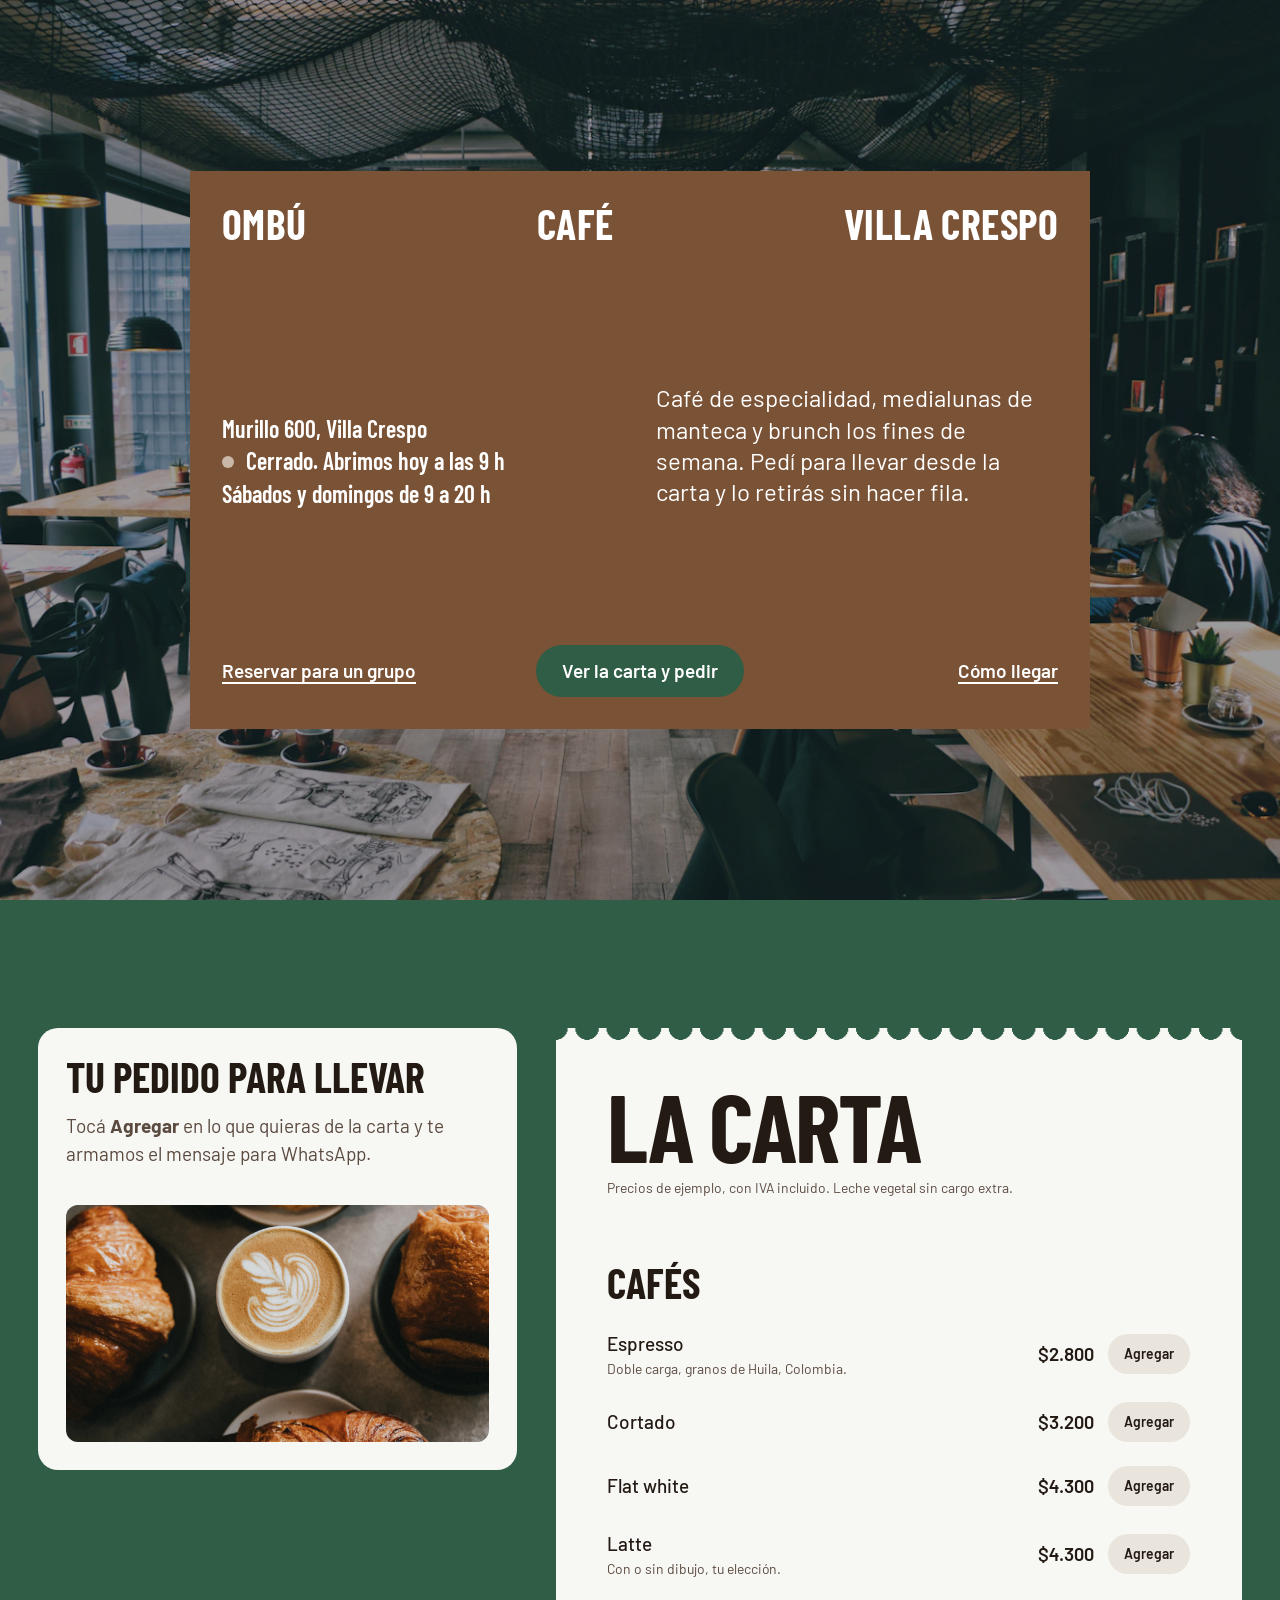
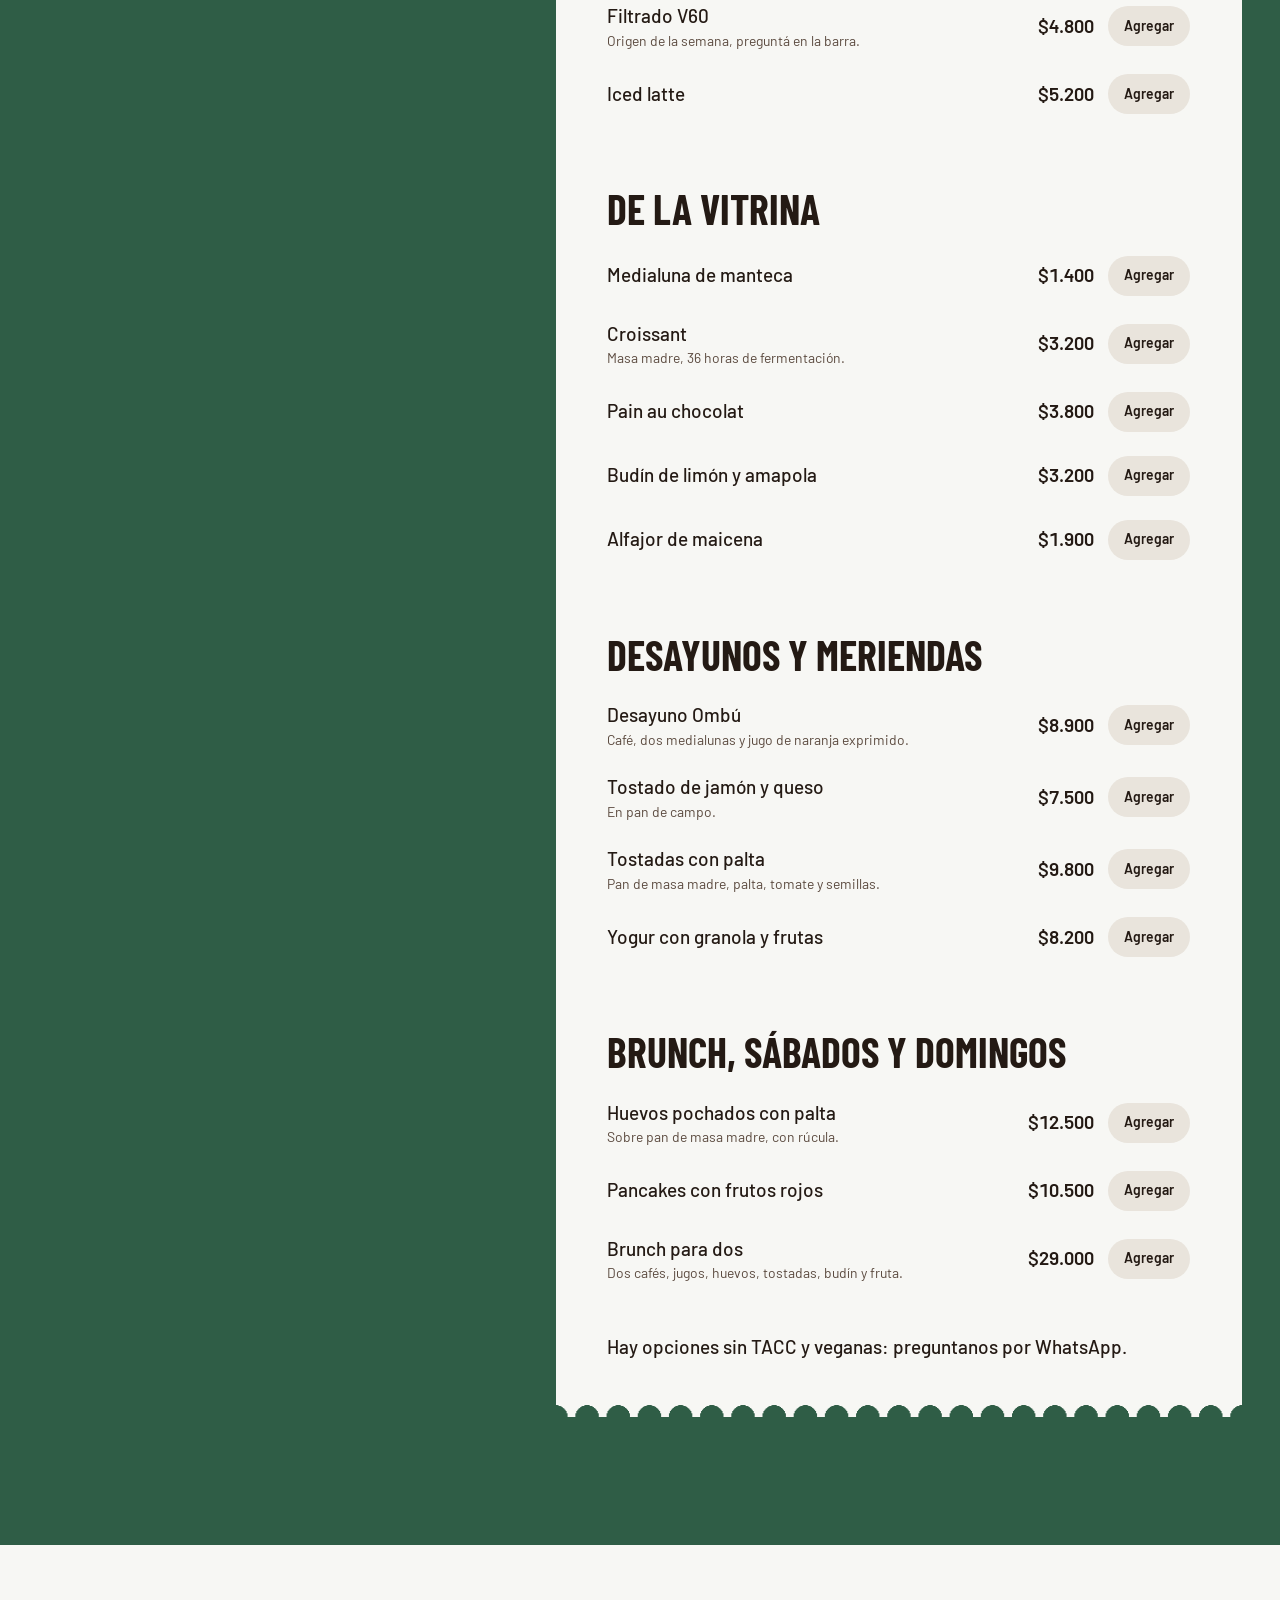
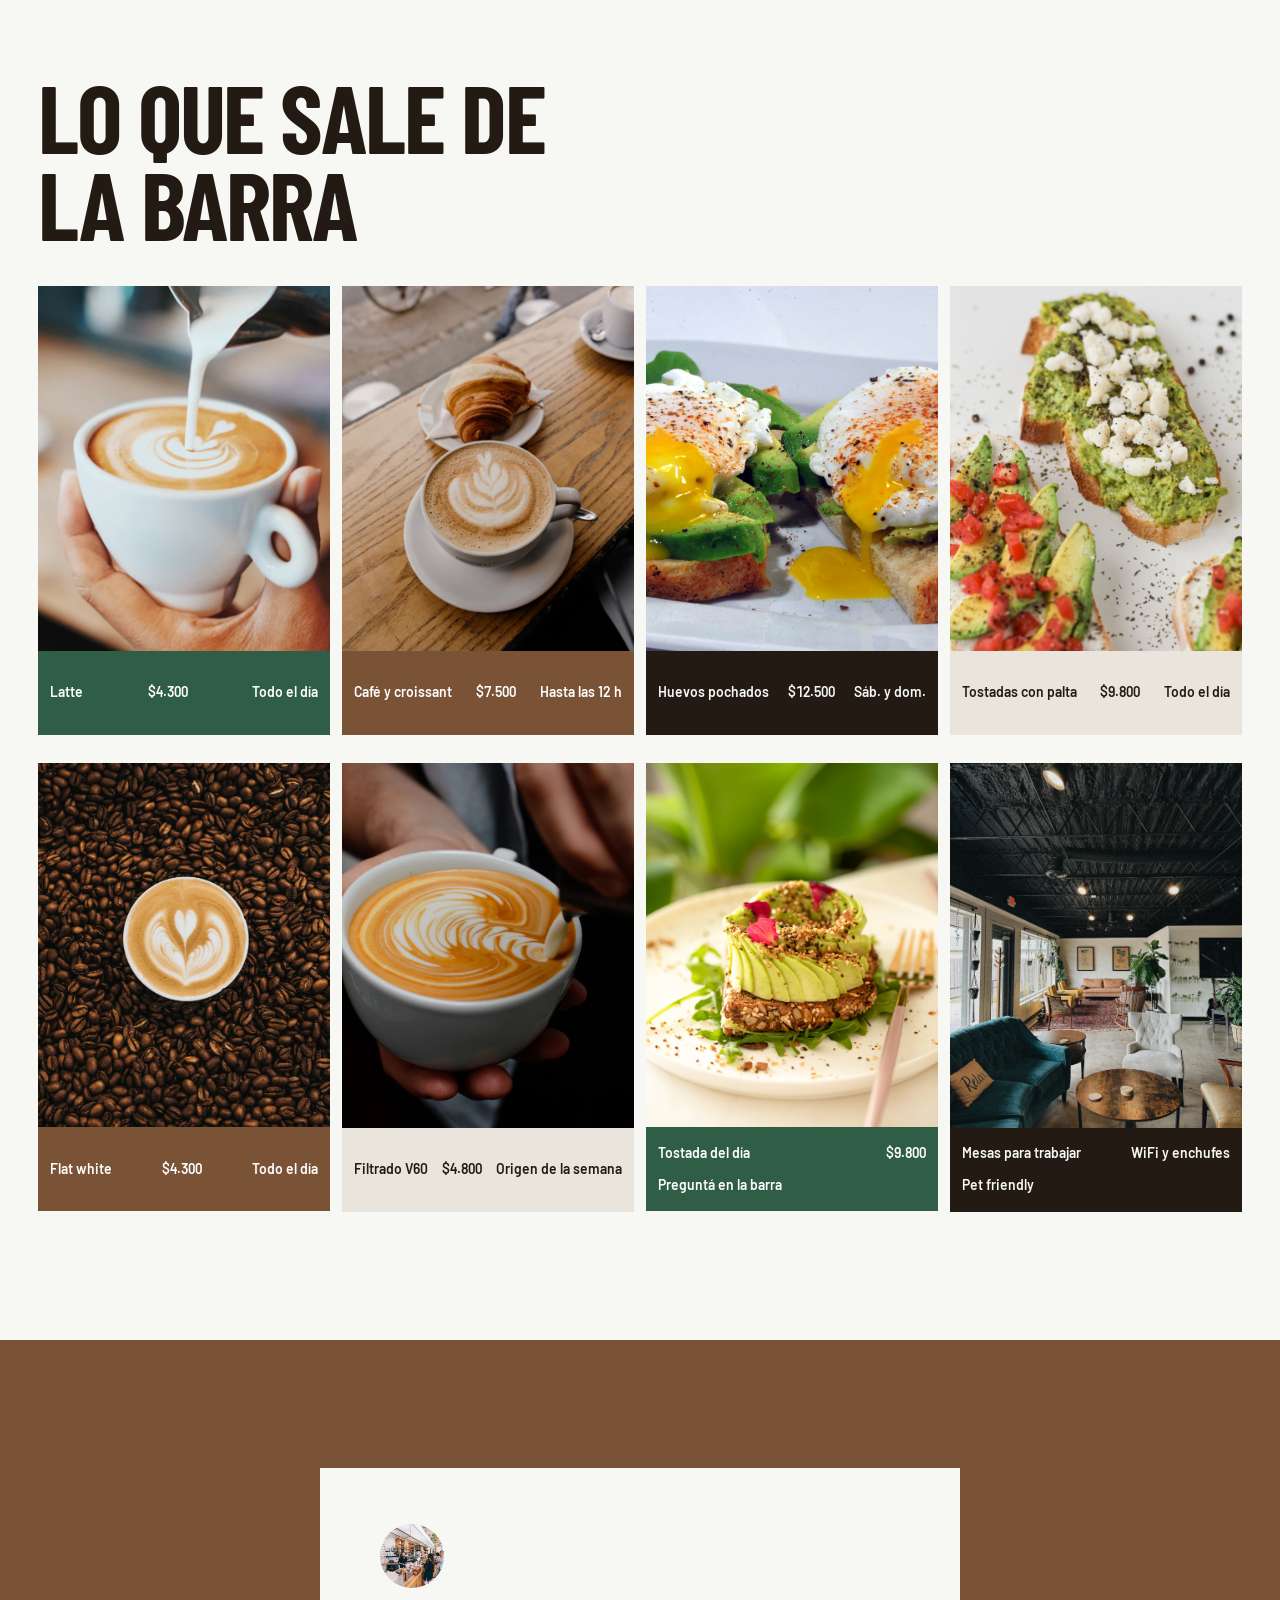
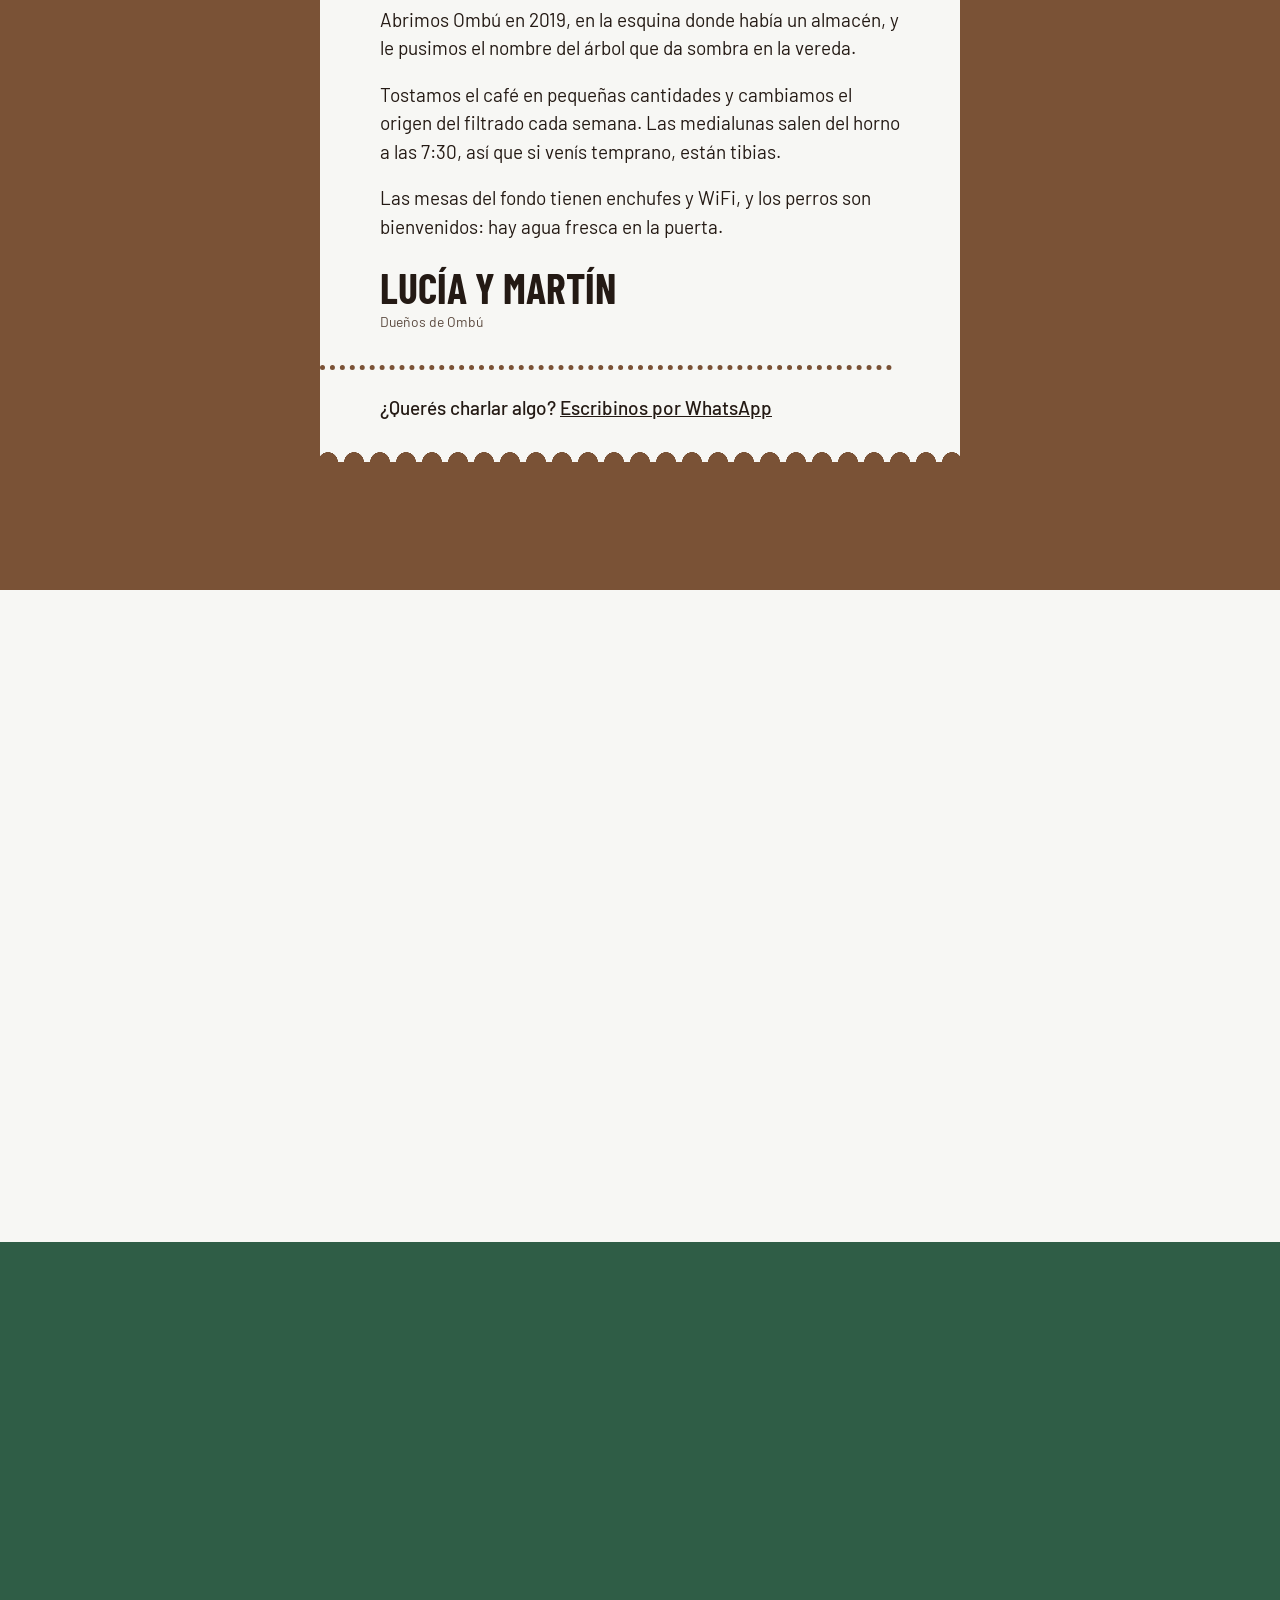
==== vidriera/demos/cafeteria/index.html @ bcf24b14 "Seis demos nuevas por rubro y sección Más rubros Cafetería, hamburguesería, peluquería y estética, p" ====
<!doctype html>
<html lang="es-AR">
<head>
  <meta charset="utf-8">
  <meta name="viewport" content="width=device-width, initial-scale=1">
  <title>Ombú Café | Café de especialidad en Villa Crespo</title>
  <meta name="description" content="Café de especialidad, desayunos, brunch y meriendas en Villa Crespo. Pedí para llevar por WhatsApp o reservá una mesa para tu grupo.">
  <meta name="robots" content="noindex">
  <meta name="theme-color" content="#2f5d46">
  <meta property="og:title" content="Ombú Café | Café de especialidad en Villa Crespo">
  <meta property="og:description" content="Desayunos, brunch y meriendas. Pedí para llevar por WhatsApp.">
  <meta property="og:image" content="https://vidriera.pages.dev/demos/cafeteria/img/espresso-pizarra.webp">
  <link rel="icon" href="data:image/svg+xml,%3Csvg xmlns='http://www.w3.org/2000/svg' viewBox='0 0 64 64'%3E%3Crect width='64' height='64' rx='14' fill='%232f5d46'/%3E%3Ccircle cx='32' cy='30' r='14' fill='%23d9a066'/%3E%3Crect x='29' y='40' width='6' height='14' fill='%23d9a066'/%3E%3C/svg%3E">
  <link rel="preconnect" href="https://fonts.googleapis.com">
  <link rel="preconnect" href="https://fonts.gstatic.com" crossorigin>
  <link href="https://fonts.googleapis.com/css2?family=Barlow+Condensed:wght@600;700&family=Barlow:wght@400;500;600&display=swap" rel="stylesheet">
  <script>document.documentElement.classList.add('js')</script>
  <link rel="stylesheet" href="estilos.css">
</head>
<body>
<a class="skip" href="#carta">Saltar a la carta</a>

<main>
  <!-- Portada: la tarjeta del café sobre el salón -->
  <section class="hero" aria-labelledby="titulo">
    <img class="hero-room" src="img/salon.webp" width="1400" height="934" fetchpriority="high" alt="Salón de un café con mesas de madera, luz cálida y gente conversando">
    <div class="card hero-card">
      <h1 id="titulo" class="card-title"><span>Ombú</span><span>Café</span><span>Villa Crespo</span></h1>
      <div class="card-facts" data-rise>
        <p class="facts">
          <span>Murillo 600, Villa Crespo</span>
          <span data-estado><span class="dot" aria-hidden="true"></span><span data-estado-texto>Lunes a viernes de 8 a 20 h</span></span>
          <span>Sábados y domingos de 9 a 20 h</span>
        </p>
        <p class="card-sub">Café de especialidad, medialunas de manteca y brunch los fines de semana. Pedí para llevar desde la carta y lo retirás sin hacer fila.</p>
      </div>
      <div class="card-foot" data-rise style="--i:1">
        <a class="text-link" href="#reservas">Reservar para un grupo</a>
        <a class="btn" href="#carta">Ver la carta y pedir</a>
        <a class="text-link" href="#visitanos">Cómo llegar</a>
      </div>
    </div>
  </section>

  <!-- La carta y el pedido para llevar -->
  <section id="carta" class="menu-section" aria-labelledby="carta-titulo">
    <aside class="order" id="pedido" aria-labelledby="pedido-titulo">
      <h2 id="pedido-titulo" class="order-title">Tu pedido para llevar</h2>
      <p class="order-help" id="pedido-vacio">Tocá <strong>Agregar</strong> en lo que quieras de la carta y te armamos el mensaje para WhatsApp.</p>
      <ul class="order-list" id="pedido-lista" role="list"></ul>
      <p class="order-total" id="pedido-total" hidden>Total <strong>$0</strong></p>
      <div class="order-form" id="pedido-form" hidden>
        <label for="retiro">¿Cuándo lo retirás?</label>
        <select class="field" id="retiro">
          <option>En 15 minutos</option>
          <option>En 30 minutos</option>
          <option>En 1 hora</option>
        </select>
        <label for="nombre-pedido">Tu nombre</label>
        <input class="field" id="nombre-pedido" type="text" autocomplete="given-name" placeholder="Para llamarte cuando esté listo">
        <a class="btn btn-block" id="pedido-enviar" href="https://wa.me/5491135778063">Mandar pedido por WhatsApp</a>
        <button class="text-link order-clear" type="button" id="pedido-vaciar">Vaciar pedido</button>
      </div>
      <img class="order-photo" src="img/medialunas.webp" width="1400" height="933" loading="lazy" alt="Café con leche rodeado de medialunas y croissants">
    </aside>

    <div class="sheet" data-reveal>
      <h2 id="carta-titulo" class="sheet-title">La carta</h2>
      <p class="sheet-note">Precios de ejemplo, con IVA incluido. Leche vegetal sin cargo extra.</p>

      <div class="menu-group">
        <h3>Cafés</h3>
        <ul class="items" role="list">
          <li data-item="Espresso" data-precio="2800"><span class="item-name">Espresso<small>Doble carga, granos de Huila, Colombia.</small></span><span class="item-price">$2.800</span></li>
          <li data-item="Cortado" data-precio="3200"><span class="item-name">Cortado</span><span class="item-price">$3.200</span></li>
          <li data-item="Flat white" data-precio="4300"><span class="item-name">Flat white</span><span class="item-price">$4.300</span></li>
          <li data-item="Latte" data-precio="4300"><span class="item-name">Latte<small>Con o sin dibujo, tu elección.</small></span><span class="item-price">$4.300</span></li>
          <li data-item="Filtrado V60" data-precio="4800"><span class="item-name">Filtrado V60<small>Origen de la semana, preguntá en la barra.</small></span><span class="item-price">$4.800</span></li>
          <li data-item="Iced latte" data-precio="5200"><span class="item-name">Iced latte</span><span class="item-price">$5.200</span></li>
        </ul>
      </div>

      <div class="menu-group">
        <h3>De la vitrina</h3>
        <ul class="items" role="list">
          <li data-item="Medialuna de manteca" data-precio="1400"><span class="item-name">Medialuna de manteca</span><span class="item-price">$1.400</span></li>
          <li data-item="Croissant" data-precio="3200"><span class="item-name">Croissant<small>Masa madre, 36 horas de fermentación.</small></span><span class="item-price">$3.200</span></li>
          <li data-item="Pain au chocolat" data-precio="3800"><span class="item-name">Pain au chocolat</span><span class="item-price">$3.800</span></li>
          <li data-item="Budín de limón y amapola" data-precio="3200"><span class="item-name">Budín de limón y amapola</span><span class="item-price">$3.200</span></li>
          <li data-item="Alfajor de maicena" data-precio="1900"><span class="item-name">Alfajor de maicena</span><span class="item-price">$1.900</span></li>
        </ul>
      </div>

      <div class="menu-group">
        <h3>Desayunos y meriendas</h3>
        <ul class="items" role="list">
          <li data-item="Desayuno Ombú" data-precio="8900"><span class="item-name">Desayuno Ombú<small>Café, dos medialunas y jugo de naranja exprimido.</small></span><span class="item-price">$8.900</span></li>
          <li data-item="Tostado de jamón y queso" data-precio="7500"><span class="item-name">Tostado de jamón y queso<small>En pan de campo.</small></span><span class="item-price">$7.500</span></li>
          <li data-item="Tostadas con palta" data-precio="9800"><span class="item-name">Tostadas con palta<small>Pan de masa madre, palta, tomate y semillas.</small></span><span class="item-price">$9.800</span></li>
          <li data-item="Yogur con granola" data-precio="8200"><span class="item-name">Yogur con granola y frutas</span><span class="item-price">$8.200</span></li>
        </ul>
      </div>

      <div class="menu-group">
        <h3>Brunch, sábados y domingos</h3>
        <ul class="items" role="list">
          <li data-item="Huevos pochados con palta" data-precio="12500"><span class="item-name">Huevos pochados con palta<small>Sobre pan de masa madre, con rúcula.</small></span><span class="item-price">$12.500</span></li>
          <li data-item="Pancakes con frutos rojos" data-precio="10500"><span class="item-name">Pancakes con frutos rojos</span><span class="item-price">$10.500</span></li>
          <li data-item="Brunch para dos" data-precio="29000"><span class="item-name">Brunch para dos<small>Dos cafés, jugos, huevos, tostadas, budín y fruta.</small></span><span class="item-price">$29.000</span></li>
        </ul>
      </div>
      <p class="sheet-foot">Hay opciones sin TACC y veganas: preguntanos por WhatsApp.</p>
    </div>
  </section>

  <!-- Lo que sale de la barra -->
  <section class="gallery-section" aria-labelledby="barra-titulo">
    <h2 id="barra-titulo" class="h2" data-reveal>Lo que sale de la barra</h2>
    <ul class="tags" role="list">
      <li class="tag-tile t1" data-reveal><img src="img/latte-art.webp" width="1400" height="934" loading="lazy" alt="Barista sirviendo leche texturizada en un latte"><div class="strip"><span>Latte</span><span class="nums">$4.300</span><span>Todo el día</span></div></li>
      <li class="tag-tile t2" data-reveal style="--i:1"><img src="img/capuccino-croissant.webp" width="1400" height="934" loading="lazy" alt="Capuchino con dibujo de hoja junto a un croissant"><div class="strip"><span>Café y croissant</span><span class="nums">$7.500</span><span>Hasta las 12 h</span></div></li>
      <li class="tag-tile t3" data-reveal style="--i:2"><img src="img/tostado-huevo.webp" width="1400" height="934" loading="lazy" alt="Tostadas con palta y huevos pochados"><div class="strip"><span>Huevos pochados</span><span class="nums">$12.500</span><span>Sáb. y dom.</span></div></li>
      <li class="tag-tile t4" data-reveal style="--i:3"><img src="img/palta.webp" width="1400" height="934" loading="lazy" alt="Tostada de masa madre con palta, queso y tomates"><div class="strip"><span>Tostadas con palta</span><span class="nums">$9.800</span><span>Todo el día</span></div></li>
      <li class="tag-tile t2" data-reveal><img src="img/latte-corazon.webp" width="1400" height="934" loading="lazy" alt="Taza de latte con un corazón dibujado sobre granos de café"><div class="strip"><span>Flat white</span><span class="nums">$4.300</span><span>Todo el día</span></div></li>
      <li class="tag-tile t4" data-reveal style="--i:1"><img src="img/barista.webp" width="1400" height="934" loading="lazy" alt="Manos sosteniendo una taza de café con latte art"><div class="strip"><span>Filtrado V60</span><span class="nums">$4.800</span><span>Origen de la semana</span></div></li>
      <li class="tag-tile t1" data-reveal style="--i:2"><img src="img/torta-porcion.webp" width="1400" height="934" loading="lazy" alt="Tostada con palta, semillas y flores comestibles"><div class="strip"><span>Tostada del día</span><span class="nums">$9.800</span><span>Preguntá en la barra</span></div></li>
      <li class="tag-tile t3" data-reveal style="--i:3"><img src="img/rincon-plantas.webp" width="1400" height="934" loading="lazy" alt="Rincón del café con sillones, plantas y lámparas"><div class="strip"><span>Mesas para trabajar</span><span>WiFi y enchufes</span><span>Pet friendly</span></div></li>
    </ul>
  </section>

  <!-- La carta de los dueños -->
  <section class="about" aria-labelledby="nosotros-titulo">
    <div class="letter" data-reveal>
      <h2 id="nosotros-titulo" class="sr-only">Quiénes somos</h2>
      <img class="letter-photo" src="img/mostrador.webp" width="1400" height="934" loading="lazy" alt="Mostrador del café con la barra y la vitrina">
      <p>Abrimos Ombú en 2019, en la esquina donde había un almacén, y le pusimos el nombre del árbol que da sombra en la vereda.</p>
      <p>Tostamos el café en pequeñas cantidades y cambiamos el origen del filtrado cada semana. Las medialunas salen del horno a las 7:30, así que si venís temprano, están tibias.</p>
      <p>Las mesas del fondo tienen enchufes y WiFi, y los perros son bienvenidos: hay agua fresca en la puerta.</p>
      <p class="sign">Lucía y Martín<small>Dueños de Ombú</small></p>
      <p class="tear">¿Querés charlar algo? <a href="https://wa.me/5491135778063" data-wa="Hola, quiero hacer una consulta.">Escribinos por WhatsApp</a></p>
    </div>
  </section>

  <!-- Reservas para grupos: un cupón -->
  <section id="reservas" class="coupon-section" aria-labelledby="reservas-titulo">
    <form class="coupon" id="reserva" data-reveal>
      <div class="coupon-left">
        <h2 id="reservas-titulo" class="coupon-title">Reservá para tu grupo</h2>
        <p>Cumpleaños, reuniones de trabajo o la merienda con amigas: reservamos la mesa larga para 6 a 14 personas.</p>
      </div>
      <div class="coupon-right">
        <label class="sr-only" for="r-nombre">Tu nombre</label>
        <input class="field" id="r-nombre" type="text" autocomplete="given-name" placeholder="Tu nombre" required>
        <label class="sr-only" for="r-dia">Día</label>
        <input class="field" id="r-dia" type="date" required>
        <label class="sr-only" for="r-hora">Horario</label>
        <select class="field" id="r-hora">
          <option>Desayuno (9 a 12 h)</option>
          <option>Almuerzo liviano (12 a 15 h)</option>
          <option>Merienda (16 a 19 h)</option>
        </select>
        <label class="sr-only" for="r-personas">Cantidad de personas</label>
        <input class="field" id="r-personas" type="number" min="2" max="20" value="6" required>
        <button class="btn btn-block btn-dark" type="submit">Pedir la reserva por WhatsApp</button>
      </div>
    </form>
  </section>
</main>

<!-- El dorso de la postal -->
<footer id="visitanos" class="postcard-section" aria-labelledby="visitanos-titulo">
  <div class="postcard" data-reveal>
    <div class="postcard-msg">
      <h2 id="visitanos-titulo" class="postcard-title">Te esperamos</h2>
      <p>Estamos a dos cuadras del Parque Centenario, con mesas en la vereda cuando hay sol.</p>
      <p class="hours">Lunes a viernes de 8 a 20 h<br>Sábados y domingos de 9 a 20 h</p>
    </div>
    <div class="postcard-addr">
      <img class="stamp" src="img/espresso-pizarra.webp" width="1400" height="933" loading="lazy" alt="Máquina de espresso bajo una pizarra con el menú">
      <a href="https://www.google.com/maps/search/?api=1&query=Murillo+600+Villa+Crespo+Buenos+Aires" target="_blank" rel="noopener">Murillo 600, Villa Crespo</a>
      <a href="https://wa.me/5491135778063" data-wa="Hola, quiero hacer una consulta.">WhatsApp 11 3577-8063</a>
      <a href="tel:+541135778063">Llamar al café</a>
      <a href="#carta">Ver la carta</a>
    </div>
    <p class="imprint">Demo de ejemplo hecha por <a href="../../index.html">Vidriera</a>. El café, sus precios y sus datos son ficticios. Fotos de Unsplash. ¿Querés una web así? <a href="mailto:tuvidrieradesarrollo@gmail.com">tuvidrieradesarrollo@gmail.com</a></p>
  </div>
</footer>

<a class="order-bar" id="order-bar" href="#pedido"><span id="order-bar-texto">Tu pedido</span><span>Ver y mandar</span></a>
<a class="float-wa" id="float-wa" href="https://wa.me/5491135778063" data-wa="Hola, quiero hacer un pedido para llevar." aria-label="Escribir por WhatsApp"><svg viewBox="0 0 24 24" aria-hidden="true"><path fill="currentColor" d="M12.04 2C6.58 2 2.13 6.45 2.13 11.91c0 1.75.46 3.45 1.32 4.95L2.05 22l5.25-1.38a9.9 9.9 0 0 0 4.74 1.21c5.46 0 9.91-4.45 9.91-9.91C21.95 6.45 17.5 2 12.04 2zm5.8 14.06c-.24.68-1.42 1.3-1.96 1.38-.5.07-1.13.1-1.82-.12-.42-.13-.96-.31-1.65-.61-2.9-1.25-4.79-4.17-4.94-4.36-.14-.2-1.18-1.57-1.18-3s.75-2.13 1.02-2.42c.27-.3.58-.37.78-.37h.56c.18 0 .42-.07.66.5.24.58.82 2 .89 2.15.07.15.12.32.02.52-.1.2-.15.32-.29.49-.15.17-.31.38-.44.51-.15.15-.3.31-.13.6.17.3.76 1.25 1.63 2.02 1.12 1 2.07 1.31 2.36 1.46.3.15.47.12.64-.07.17-.2.74-.86.94-1.16.2-.3.39-.24.66-.15.27.1 1.71.81 2 .96.3.15.49.22.56.34.07.13.07.71-.17 1.39z"/></svg><span>WhatsApp</span></a>

<script src="app.js" defer></script>
</body>
</html>
---- vidriera/demos/cafeteria/estilos.css ----
/* Ombú Café. Dirección "La página es el objeto": la web se arma como la carta de papel del café. */
:root {
  --paper: #f7f7f4;
  --paper-2: #e9e4dc;
  --ink: #241a14;
  --muted: #5b4a3f;
  --caramel: #7a5236; /* marrón café: el tono del salón en la foto */
  --caramel-2: #e9dccb;
  --green: #2f5d46;
  --green-2: #22463a;
  --green-ink: #ffffff;

  --display: "Barlow Condensed", "Arial Narrow", sans-serif;
  --text: "Barlow", system-ui, sans-serif;

  --small: clamp(0.8125rem, 0.79rem + 0.1vw, 0.875rem);
  --body: clamp(1.0625rem, 1rem + 0.25vw, 1.1875rem);
  --lead: clamp(1.25rem, 1.1rem + 0.7vw, 1.5rem);
  --card: clamp(2.25rem, 1.4rem + 1.6vw, 2.6rem);
  --head: clamp(3rem, 1.2rem + 6vw, 6.5rem);

  --margin: clamp(16px, 3vw, 40px);
  --ease: cubic-bezier(0.22, 1, 0.36, 1);
}

*, *::before, *::after { box-sizing: border-box; }
html { -webkit-text-size-adjust: 100%; }
body { margin: 0; background: var(--paper); color: var(--ink); font-family: var(--text); font-size: var(--body); line-height: 1.5; -webkit-font-smoothing: antialiased; }
h1, h2, h3, p, ul, figure { margin: 0; }
ul[role="list"] { padding: 0; list-style: none; }
[hidden] { display: none !important; }
img { display: block; max-width: 100%; height: auto; }
a { color: inherit; }
button, input, select { font: inherit; color: inherit; }
:focus-visible { outline: 3px solid #e0a15a; outline-offset: 3px; }
.sr-only { position: absolute; width: 1px; height: 1px; overflow: hidden; clip-path: inset(50%); white-space: nowrap; }
.skip { position: absolute; left: 12px; top: -60px; z-index: 50; padding: 10px 16px; border-radius: 999px; background: var(--ink); color: #fff; text-decoration: none; }
.skip:focus { top: 12px; }
.nums { font-variant-numeric: tabular-nums; }
.h2 { font-family: var(--display); font-weight: 700; font-size: var(--head); line-height: 0.9; letter-spacing: -0.02em; text-transform: uppercase; }

.btn { display: inline-flex; align-items: center; justify-content: center; gap: 8px; min-height: 52px; padding: 0 26px; border: 0; border-radius: 999px; background: var(--green); color: var(--green-ink); font-weight: 600; text-decoration: none; cursor: pointer; transition: transform 140ms var(--ease), background-color 180ms ease; }
.btn:active { transform: scale(0.97); }
.btn-block { width: 100%; }
.btn-dark { background: var(--ink); }
.text-link { background: none; border: 0; padding: 0; font-weight: 600; text-decoration: underline; text-underline-offset: 0.2em; text-decoration-thickness: 2px; cursor: pointer; }
@media (hover: hover) { .btn:hover { background: var(--green-2); } .btn-dark:hover { background: #000; } }

.field { width: 100%; min-height: 52px; padding: 12px 16px; border: 0; border-radius: 12px; background: #fff; color: var(--ink); font-size: 16px; }
.field:focus { outline: 3px solid #e0a15a; outline-offset: 0; }

/* ---------- Portada ---------- */
.hero { position: relative; display: grid; place-items: center; min-height: 100svh; padding: 48px var(--margin); overflow: hidden; background: var(--ink); }
.hero-room { position: absolute; inset: 0; width: 100%; height: 100%; object-fit: cover; filter: brightness(0.62); }
.card { position: relative; background: var(--caramel); color: #fff; }
.hero-card { display: flex; flex-direction: column; justify-content: space-between; gap: 32px; width: min(900px, 100%); min-height: 62svh; padding: 32px; }
.card-title { display: flex; justify-content: space-between; gap: 16px; font-family: var(--display); font-weight: 700; font-size: var(--card); line-height: 1; text-transform: uppercase; letter-spacing: 0.01em; }
.card-facts { display: grid; grid-template-columns: 1fr 1fr; gap: 32px; align-items: end; }
.facts { display: grid; gap: 6px; font-family: var(--display); font-weight: 600; font-size: var(--lead); line-height: 1.1; }
.facts [data-estado] { display: inline-flex; align-items: center; gap: 12px; }
.dot { flex: none; width: 12px; height: 12px; border-radius: 50%; background: #c9b8a8; }
[data-estado].is-open .dot { background: #7ed69c; }
.card-sub { font-size: var(--lead); line-height: 1.3; max-width: 30ch; }
.card-foot { display: grid; grid-template-columns: 1fr auto 1fr; align-items: center; gap: 16px; }
.card-foot .text-link:last-child { justify-self: end; }

/* ---------- La carta ---------- */
.menu-section { display: grid; grid-template-columns: repeat(12, minmax(0, 1fr)); gap: var(--margin); padding: clamp(80px, 10vw, 160px) var(--margin); background: var(--green); color: var(--green-ink); }
.order { grid-column: 1 / 6; align-self: start; position: sticky; top: 24px; display: grid; gap: 14px; padding: 28px; border-radius: 20px; background: var(--paper); color: var(--ink); }
.order-title { font-family: var(--display); font-weight: 700; font-size: var(--card); line-height: 1; text-transform: uppercase; }
.order-help { color: var(--muted); }
.order-list { display: grid; gap: 10px; }
.order-list li { display: grid; grid-template-columns: 1fr auto auto; align-items: center; gap: 10px; }
.qty { display: inline-flex; align-items: center; gap: 6px; }
.qty button { width: 36px; height: 36px; border: 0; border-radius: 50%; background: var(--paper-2); font-weight: 600; cursor: pointer; }
.qty button:active { transform: scale(0.94); }
.order-total { display: flex; justify-content: space-between; padding-top: 10px; font-size: var(--lead); font-variant-numeric: tabular-nums; }
.order-form { display: grid; gap: 8px; }
.order-form label { font-weight: 600; font-size: var(--small); margin-top: 6px; }
.order-form .field { background: #fff; }
.order-clear { justify-self: center; margin-top: 4px; color: var(--muted); font-size: var(--small); }
.order-photo { width: 100%; aspect-ratio: 16 / 9; object-fit: cover; border-radius: 12px; margin-top: 8px; }

.sheet { grid-column: 6 / 13; padding: 56px clamp(24px, 4vw, 56px); background: var(--paper); color: var(--ink);
  --r: 12px;
  -webkit-mask: radial-gradient(var(--r) at 50% 0, #0000 97%, #000) 50% 0 / calc(var(--r) * 2.6) 51% repeat-x, radial-gradient(var(--r) at 50% 100%, #0000 97%, #000) 50% 100% / calc(var(--r) * 2.6) 51% repeat-x; /* taste-skill-ignore: máscara del borde de papel, no es un degradado visible */
  mask: radial-gradient(var(--r) at 50% 0, #0000 97%, #000) 50% 0 / calc(var(--r) * 2.6) 51% repeat-x, radial-gradient(var(--r) at 50% 100%, #0000 97%, #000) 50% 100% / calc(var(--r) * 2.6) 51% repeat-x; /* taste-skill-ignore: máscara del borde de papel, no es un degradado visible */ }

.sheet-title { font-family: var(--display); font-weight: 700; font-size: var(--head); line-height: 0.85; text-transform: uppercase; letter-spacing: -0.02em; }
.sheet-note { margin-top: 12px; color: var(--muted); font-size: var(--small); }
.menu-group { margin-top: 64px; }
.menu-group h3 { font-family: var(--display); font-weight: 700; font-size: var(--card); line-height: 1; text-transform: uppercase; margin-bottom: 16px; }
.items { display: grid; gap: 4px; }
.items li { display: grid; grid-template-columns: 1fr auto auto; align-items: center; gap: 14px; padding: 10px 0; }
.item-name { font-weight: 500; }
.item-name small { display: block; color: var(--muted); font-size: var(--small); font-weight: 400; line-height: 1.4; }
.item-price { font-variant-numeric: tabular-nums; font-weight: 600; }
.add { min-height: 40px; padding: 0 16px; border: 0; border-radius: 999px; background: var(--paper-2); font-weight: 600; font-size: var(--small); cursor: pointer; transition: background-color 160ms ease, transform 140ms var(--ease); }
.add:active { transform: scale(0.95); }
.add.is-added { background: var(--green); color: #fff; }
@media (hover: hover) { .add:hover { background: var(--caramel-2); } .add.is-added:hover { background: var(--green-2); } }
.sheet-foot { margin-top: 40px; font-weight: 500; }

/* ---------- Galería con etiquetas ---------- */
.gallery-section { padding: clamp(80px, 10vw, 160px) var(--margin); }
.gallery-section .h2 { margin-bottom: 40px; max-width: 12ch; }
.tags { display: grid; grid-template-columns: repeat(4, minmax(0, 1fr)); gap: 28px 12px; }
.tag-tile img { width: 100%; aspect-ratio: 4 / 5; object-fit: cover; transition: transform 600ms var(--ease); }
.tag-tile { overflow: hidden; }
.strip { display: flex; flex-wrap: wrap; justify-content: space-between; align-items: center; gap: 4px 10px; min-height: 84px; padding: 12px; font-size: var(--small); font-weight: 600; }
.t1 .strip { background: var(--green); color: #fff; }
.t2 .strip { background: var(--caramel); color: #fff; }
.t3 .strip { background: var(--ink); color: var(--paper); }
.t4 .strip { background: var(--paper-2); color: var(--ink); }
@media (hover: hover) { .tag-tile:hover img { transform: scale(1.04); } }

/* ---------- La carta de los dueños ---------- */
.about { display: grid; place-items: center; padding: clamp(80px, 10vw, 160px) var(--margin); background: var(--caramel); }
.letter { width: min(640px, 100%); display: grid; gap: 18px; padding: 56px clamp(24px, 5vw, 60px) 0; background: var(--paper);
  --r: 10px;
  -webkit-mask: radial-gradient(var(--r) at 50% 100%, #0000 97%, #000) 50% 100% / calc(var(--r) * 2.6) 100% repeat-x; /* taste-skill-ignore: máscara del borde de papel, no es un degradado visible */
  mask: radial-gradient(var(--r) at 50% 100%, #0000 97%, #000) 50% 100% / calc(var(--r) * 2.6) 100% repeat-x; /* taste-skill-ignore: máscara del borde de papel, no es un degradado visible */ }

.letter-photo { width: 64px; height: 64px; border-radius: 50%; object-fit: cover; }
.letter p { max-width: 52ch; }
.sign { font-family: var(--display); font-weight: 700; font-size: var(--card); line-height: 1; text-transform: uppercase; margin-top: 8px; }
.sign small { display: block; margin-top: 6px; font-family: var(--text); font-weight: 400; font-size: var(--small); text-transform: none; color: var(--muted); }
.tear { margin: 18px calc(clamp(24px, 5vw, 60px) * -1) 0; padding: 24px clamp(24px, 5vw, 60px) 40px; border-top: 5px dotted var(--caramel); font-weight: 500; }

/* ---------- Cupón de reserva ---------- */
.coupon-section { padding: clamp(80px, 10vw, 140px) var(--margin); }
.coupon { position: relative; display: grid; grid-template-columns: 46fr 54fr; width: min(1100px, 100%); margin: 0 auto; border-radius: 14px; background: var(--green); color: #fff;
  -webkit-mask: radial-gradient(14px at 46% 0, #0000 97%, #000) top / 100% 51% no-repeat, radial-gradient(14px at 46% 100%, #0000 97%, #000) bottom / 100% 51% no-repeat; /* taste-skill-ignore: máscara para el borde de papel, no es un degradado visible */
  mask: radial-gradient(14px at 46% 0, #0000 97%, #000) top / 100% 51% no-repeat, radial-gradient(14px at 46% 100%, #0000 97%, #000) bottom / 100% 51% no-repeat; } /* taste-skill-ignore: máscara para el borde de papel, no es un degradado visible */
.coupon-left { display: flex; flex-direction: column; justify-content: space-between; gap: 24px; padding: 48px; }
.coupon-title { font-family: var(--display); font-weight: 700; font-size: var(--card); line-height: 1; text-transform: uppercase; max-width: 12ch; }
.coupon-right { display: grid; gap: 10px; padding: 48px; border-left: 5px dotted var(--paper); }
.coupon .field { background: #e8f0eb; }

/* ---------- Pie: el dorso de la postal ---------- */
.postcard-section { padding: clamp(80px, 10vw, 140px) var(--margin) 60px; background: var(--green); }
.postcard { display: grid; grid-template-columns: 1fr 1fr; gap: 40px; width: min(1100px, 100%); min-height: 420px; margin: 0 auto; padding: 64px clamp(24px, 4vw, 56px) 32px; background: var(--paper); color: var(--ink);
  --r: 16px;
  -webkit-mask: radial-gradient(var(--r) at 50% 0, #0000 97%, #000) 50% 0 / calc(var(--r) * 3) 100% repeat-x; /* taste-skill-ignore: máscara del borde de papel, no es un degradado visible */
  mask: radial-gradient(var(--r) at 50% 0, #0000 97%, #000) 50% 0 / calc(var(--r) * 3) 100% repeat-x; /* taste-skill-ignore: máscara del borde de papel, no es un degradado visible */ }

.postcard-msg { display: grid; gap: 14px; align-content: start; }
.postcard-title { font-family: var(--display); font-weight: 700; font-size: var(--card); line-height: 1; text-transform: uppercase; max-width: 14ch; }
.hours { font-weight: 600; }
.postcard-addr { position: relative; display: grid; gap: 12px; align-content: start; padding-top: 8px; font-size: var(--lead); }
.postcard-addr a { width: fit-content; text-decoration-thickness: 2px; text-underline-offset: 0.2em; }
.stamp { position: absolute; top: -20px; right: 0; width: 88px; aspect-ratio: 3 / 4; object-fit: cover; border: 6px solid var(--paper-2); }
.imprint { grid-column: 1 / -1; align-self: end; text-align: center; font-size: var(--small); color: var(--muted); }

/* ---------- WhatsApp flotante ---------- */
.float-wa { position: fixed; right: 16px; bottom: 16px; z-index: 30; display: inline-flex; align-items: center; justify-content: center; gap: 8px; min-height: 52px; padding: 0 22px; border-radius: 999px; background: #128041; color: #fff; font-weight: 600; text-decoration: none; opacity: 0; transform: translateY(12px); pointer-events: none; transition: opacity 260ms ease, transform 260ms var(--ease); }
.float-wa.is-on { opacity: 1; transform: none; pointer-events: auto; }

/* ---------- Movimiento ---------- */
@media (prefers-reduced-motion: no-preference) {
  .js [data-rise] { opacity: 0; transform: translateY(18px); animation: rise 800ms var(--ease) forwards; animation-delay: calc(var(--i, 0) * 110ms + 200ms); }
  .js [data-reveal] { opacity: 0; transform: translateY(24px); transition: opacity 700ms var(--ease), transform 800ms var(--ease); transition-delay: calc(var(--i, 0) * 80ms); }
  .js [data-reveal].is-in { opacity: 1; transform: none; }
  .hero-room { animation: drift 26s ease-in-out infinite alternate; }
}
@keyframes rise { to { opacity: 1; transform: none; } }
@keyframes drift { from { transform: scale(1.03); } to { transform: scale(1.12) translateX(-1.5%); } }

/* ---------- Tablet y teléfono ---------- */
@media (max-width: 960px) {
  .order, .sheet { grid-column: 1 / -1; }
  .order { position: static; order: 2; }
  .tags { grid-template-columns: repeat(2, minmax(0, 1fr)); gap: 20px 8px; }
  .coupon { grid-template-columns: 1fr; -webkit-mask: none; mask: none; }
  .coupon-right { border-left: 0; border-top: 5px dotted var(--paper); }
}
@media (max-width: 640px) {
  .hero { padding: 16px; }
  .hero-card { min-height: 70svh; padding: 24px; gap: 24px; }
  .card-title { flex-wrap: wrap; gap: 0 12px; font-size: 9vw; }
  .card-title span:last-child { flex-basis: 100%; }
  .card-facts { grid-template-columns: 1fr; gap: 18px; }
  .facts { font-size: var(--lead); }
  .card-sub { font-size: var(--body); }
  .card-foot { grid-template-columns: 1fr 1fr; }
  .card-foot .btn { grid-column: 1 / -1; grid-row: 1; }
  .card-foot .text-link:last-child { justify-self: end; }
  .sheet { padding: 40px 20px; }
  .items li { grid-template-columns: 1fr auto; }
  .items .add { grid-column: 1 / -1; justify-self: start; }
  .strip { min-height: 0; }
  .coupon-left, .coupon-right { padding: 28px 22px; }
  .postcard { grid-template-columns: 1fr; padding-top: 56px; }
  .stamp { width: 64px; top: -32px; }
  .imprint { text-align: left; }
}

.float-wa svg { width: 24px; height: 24px; flex: none; }
@media (max-width: 640px) { .float-wa { width: 56px; height: 56px; padding: 0; } .float-wa span { position: absolute; width: 1px; height: 1px; overflow: hidden; clip-path: inset(50%); } }

/* Barra del pedido en el teléfono: aparece cuando hay algo agregado */
.order-bar { display: none; }
@media (max-width: 960px) {
  .order-bar { position: fixed; left: 12px; right: 12px; bottom: 12px; z-index: 31; display: flex; align-items: center; justify-content: space-between; gap: 12px; min-height: 60px; padding: 0 20px; border-radius: 999px; background: var(--ink); color: #fff; font-weight: 600; text-decoration: none; transform: translateY(140%); transition: transform 280ms var(--ease); }
  .order-bar.is-on { transform: none; }
  .order-bar.is-on ~ .float-wa { opacity: 0; pointer-events: none; }
}
@media (max-width: 640px) {
  .items li { grid-template-columns: 1fr auto auto; }
  .items .add { grid-column: auto; justify-self: end; width: 44px; height: 44px; min-height: 44px; padding: 0; font-size: 0; }
  .items .add::before { content: "+"; font-size: 22px; line-height: 1; }
  .items .add.is-added::before { content: attr(data-count); font-size: 18px; }
}
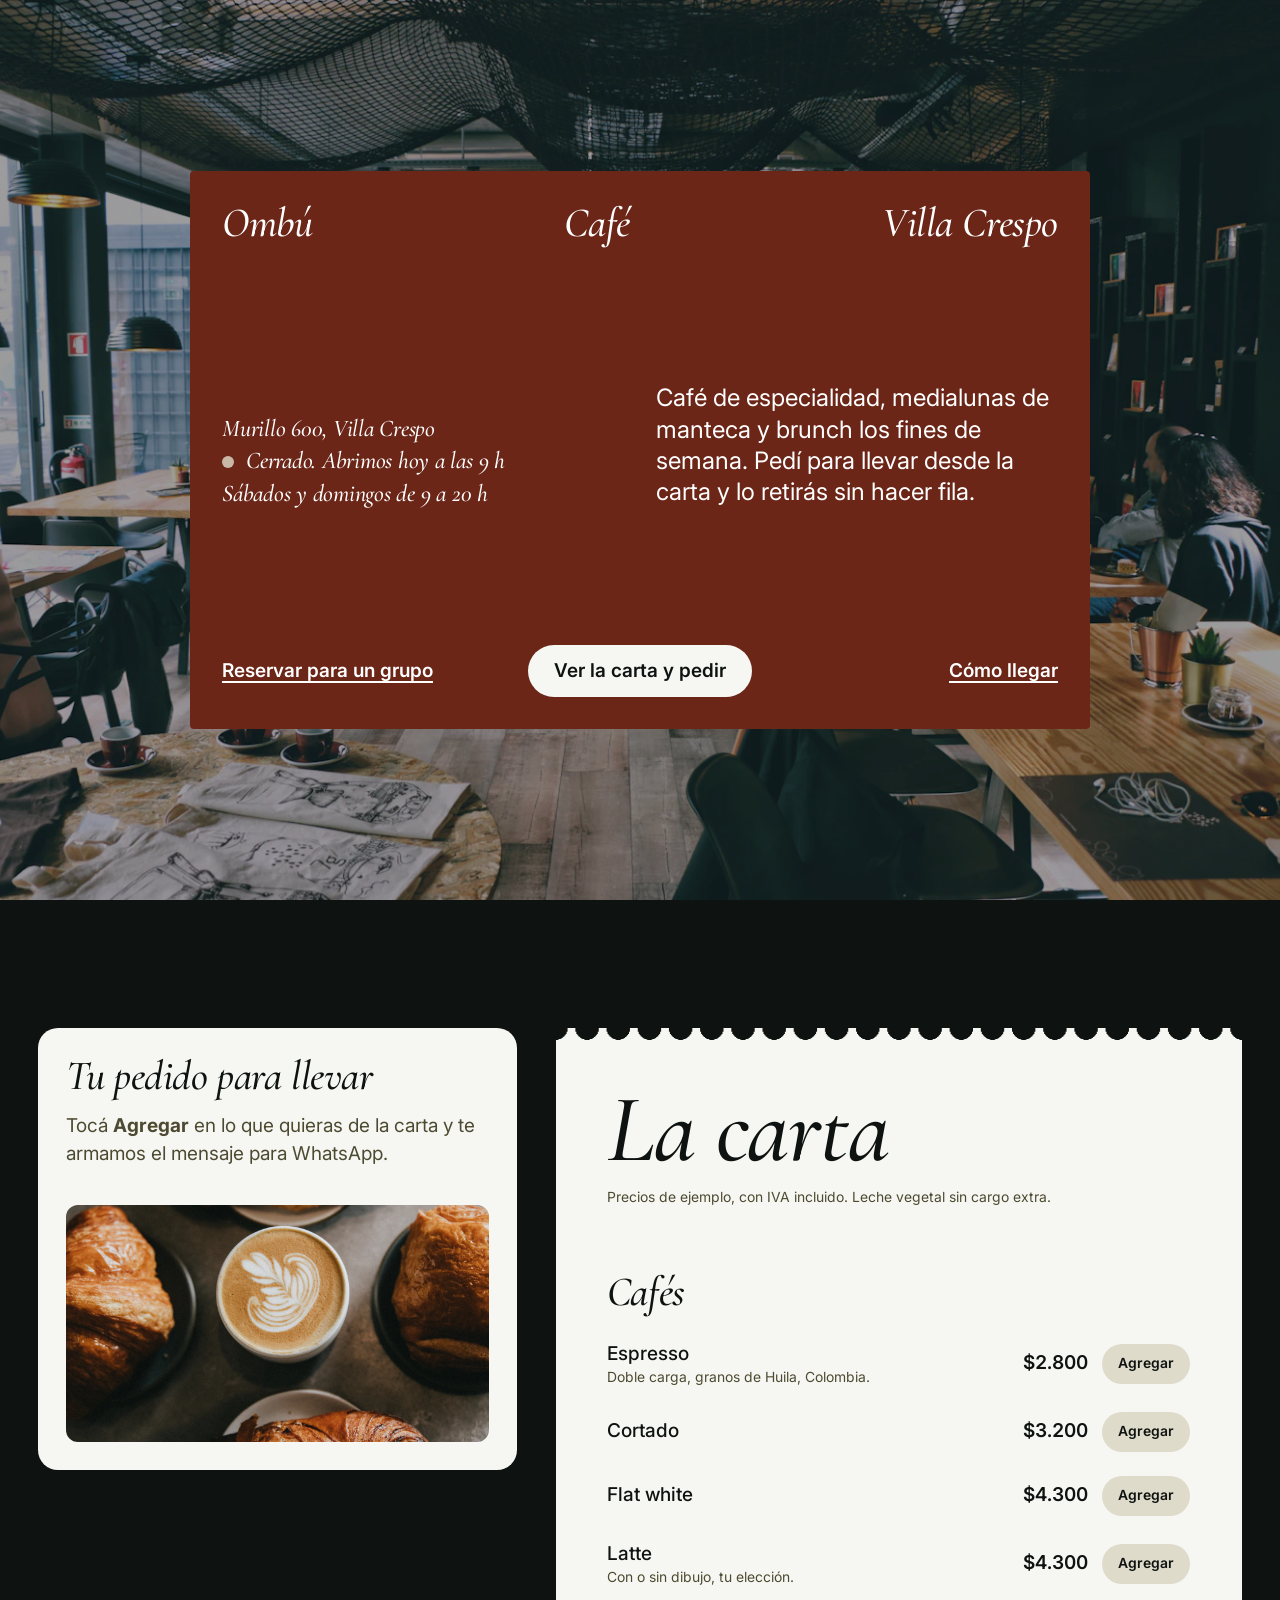
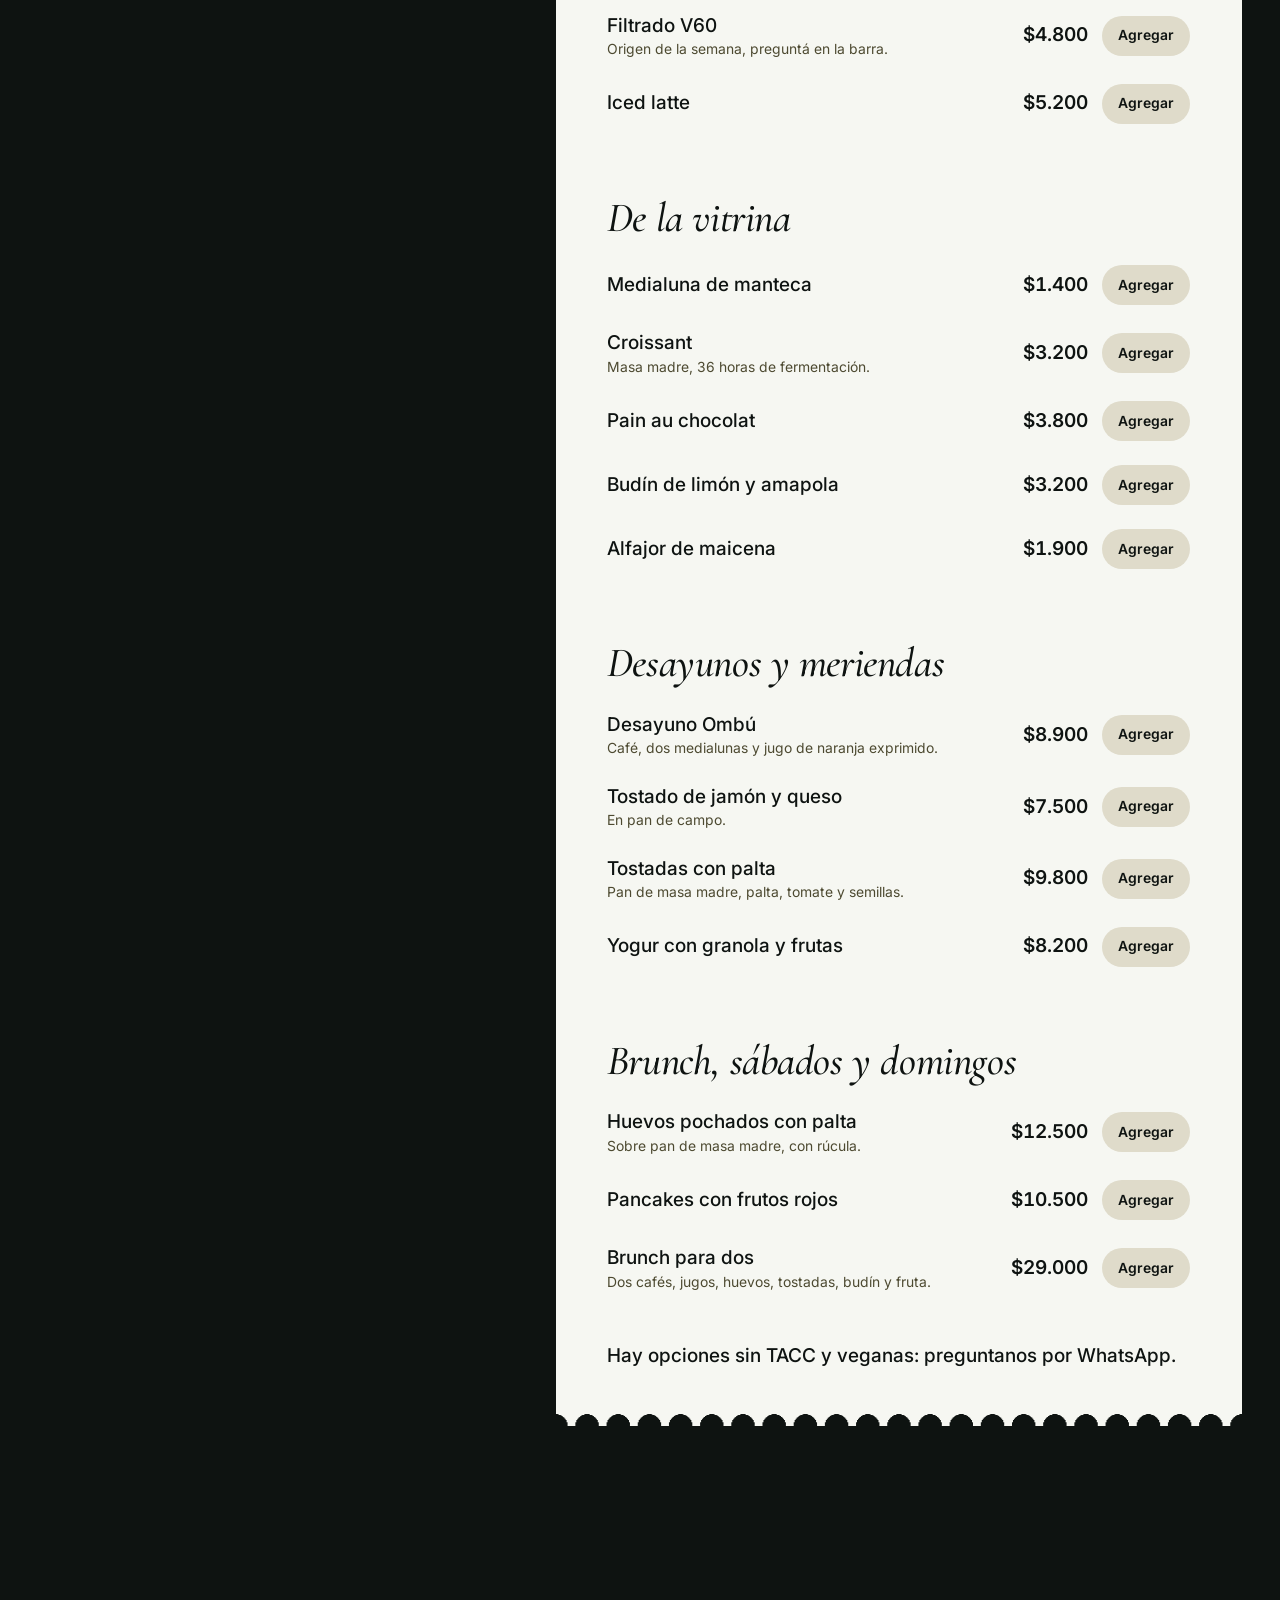
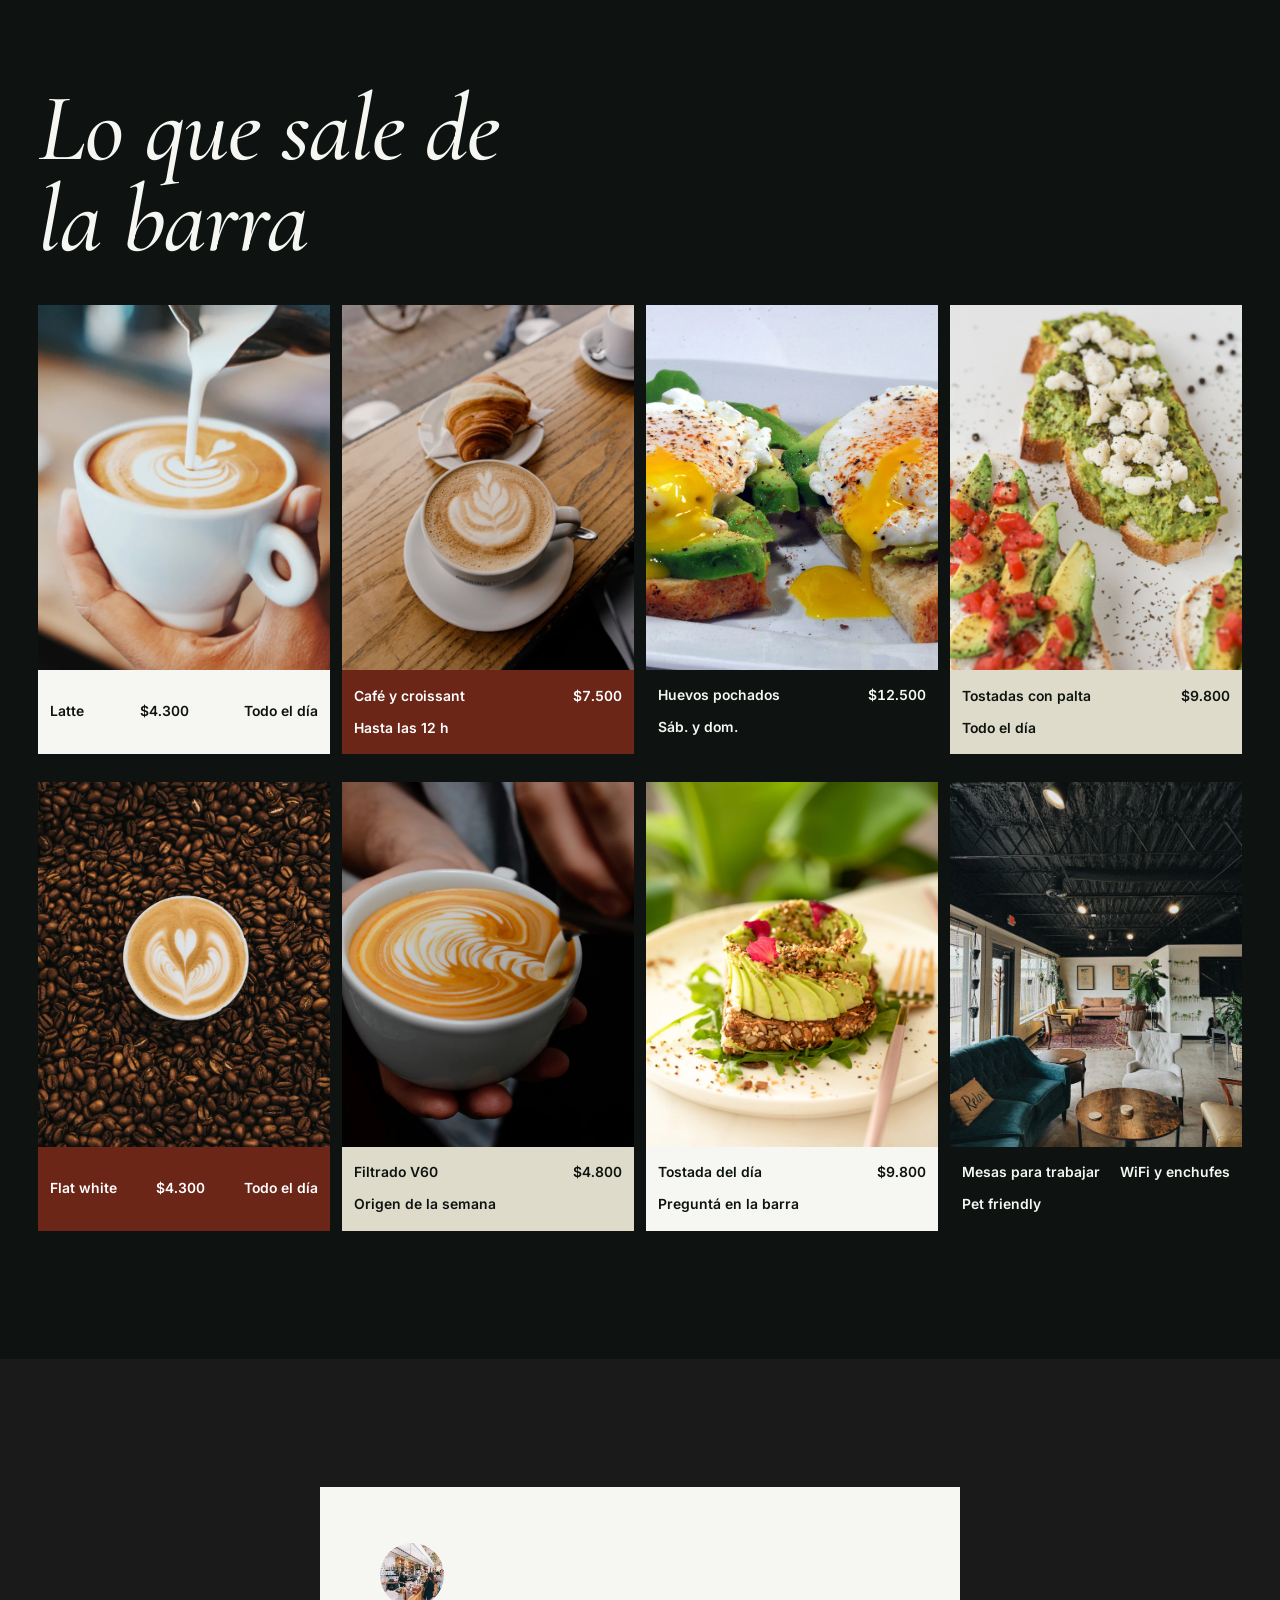
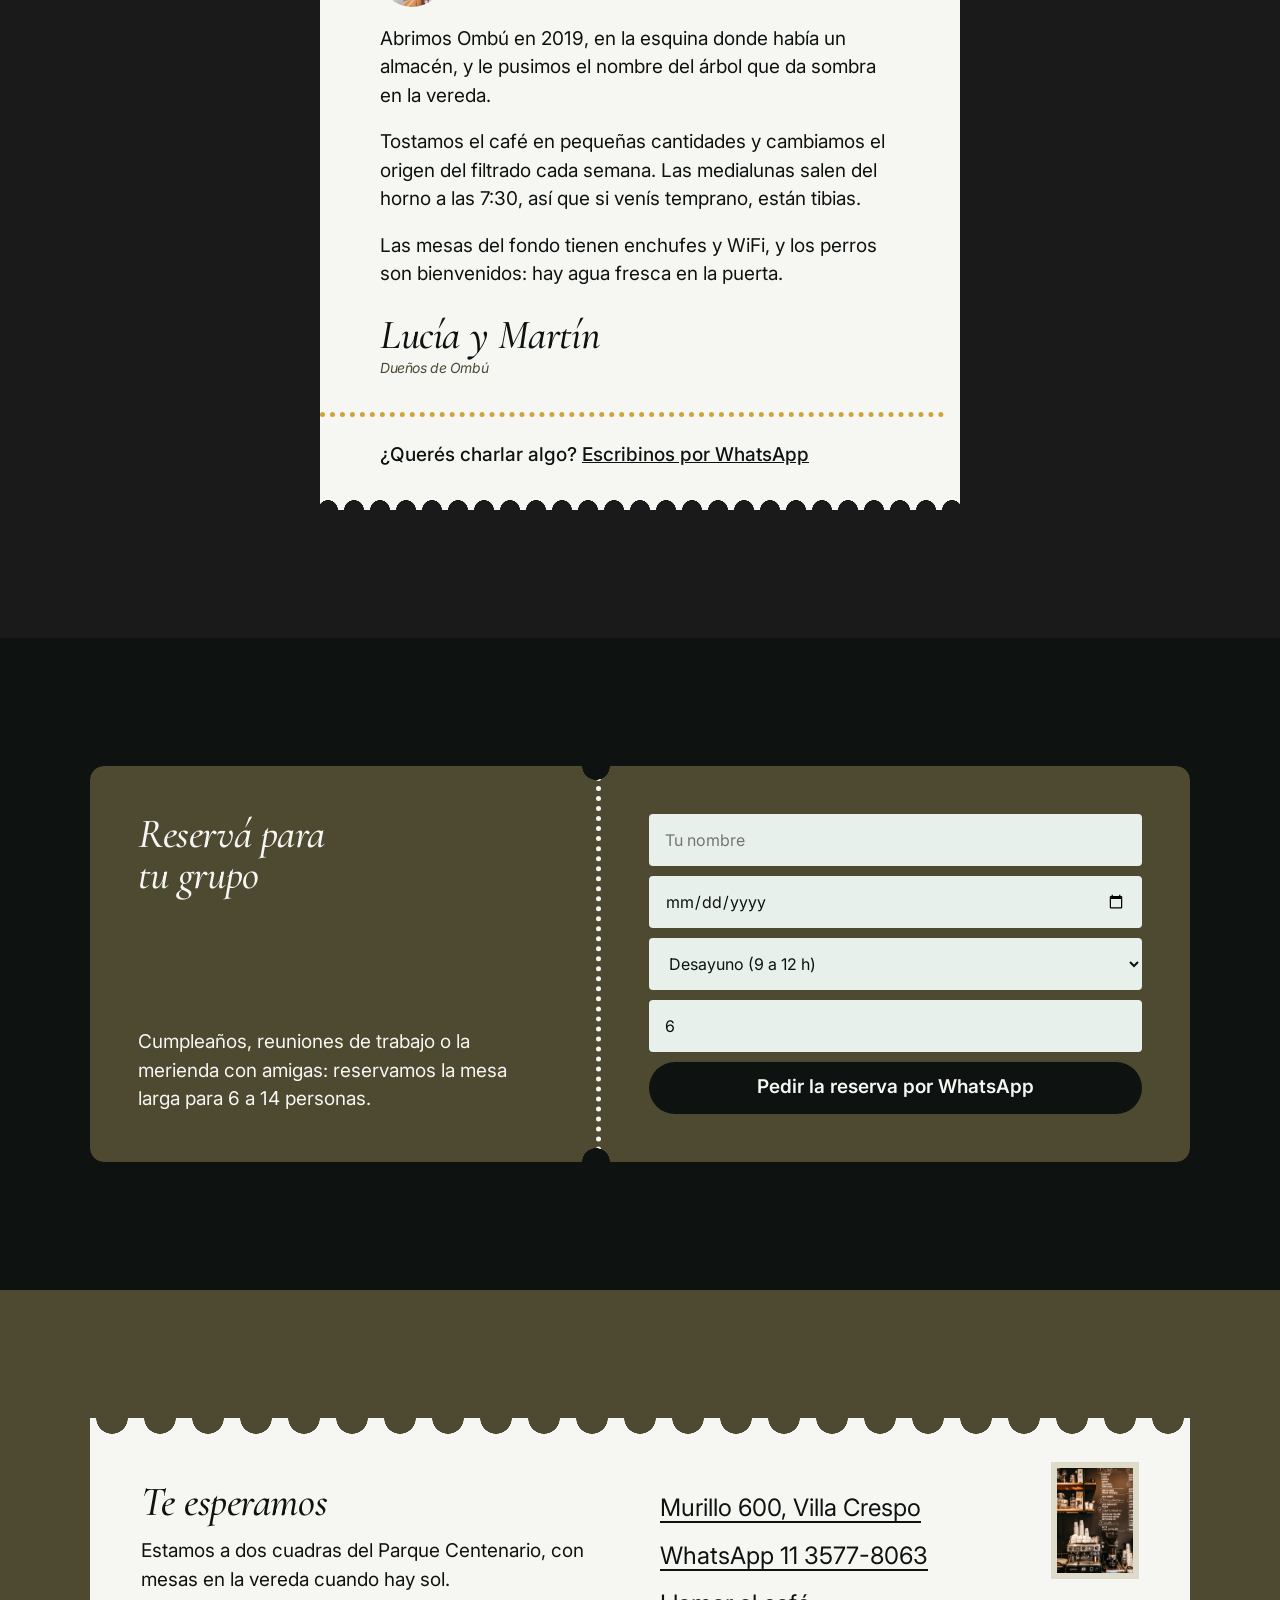
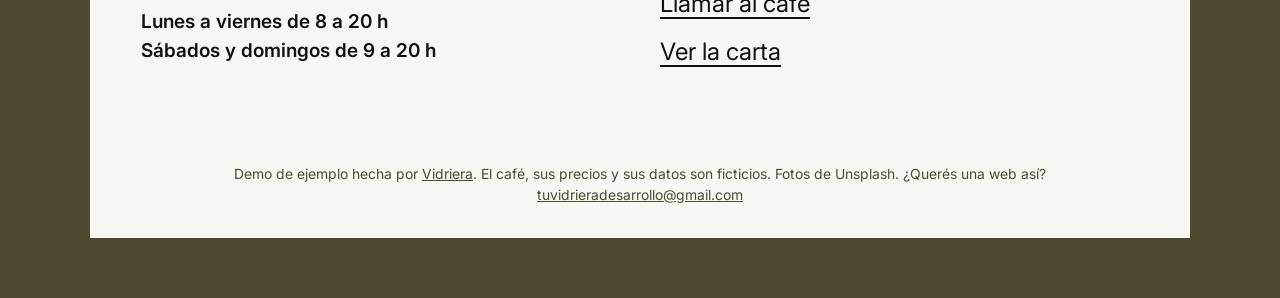
==== commit f27c5660: "Rediseño con estilos de Refero: web de Vidriera y demos - Vidriera: estilo Superlocal (crema, franja" ====
--- a/vidriera/demos/cafeteria/index.html
+++ b/vidriera/demos/cafeteria/index.html
@@ -6,14 +6,14 @@
   <title>Ombú Café | Café de especialidad en Villa Crespo</title>
   <meta name="description" content="Café de especialidad, desayunos, brunch y meriendas en Villa Crespo. Pedí para llevar por WhatsApp o reservá una mesa para tu grupo.">
   <meta name="robots" content="noindex">
-  <meta name="theme-color" content="#2f5d46">
+  <meta name="theme-color" content="#0e1311">
   <meta property="og:title" content="Ombú Café | Café de especialidad en Villa Crespo">
   <meta property="og:description" content="Desayunos, brunch y meriendas. Pedí para llevar por WhatsApp.">
   <meta property="og:image" content="https://vidriera.pages.dev/demos/cafeteria/img/espresso-pizarra.webp">
   <link rel="icon" href="data:image/svg+xml,%3Csvg xmlns='http://www.w3.org/2000/svg' viewBox='0 0 64 64'%3E%3Crect width='64' height='64' rx='14' fill='%232f5d46'/%3E%3Ccircle cx='32' cy='30' r='14' fill='%23d9a066'/%3E%3Crect x='29' y='40' width='6' height='14' fill='%23d9a066'/%3E%3C/svg%3E">
   <link rel="preconnect" href="https://fonts.googleapis.com">
   <link rel="preconnect" href="https://fonts.gstatic.com" crossorigin>
-  <link href="https://fonts.googleapis.com/css2?family=Barlow+Condensed:wght@600;700&family=Barlow:wght@400;500;600&display=swap" rel="stylesheet">
+  <link href="https://fonts.googleapis.com/css2?family=Cormorant+Garamond:ital,wght@0,500;0,600;1,500;1,600&family=Inter:wght@400;500;600&display=swap" rel="stylesheet">
   <script>document.documentElement.classList.add('js')</script>
   <link rel="stylesheet" href="estilos.css">
 </head>
--- a/vidriera/demos/cafeteria/estilos.css
+++ b/vidriera/demos/cafeteria/estilos.css
@@ -1,17 +1,17 @@
-/* Ombú Café. Dirección "La página es el objeto": la web se arma como la carta de papel del café. */
+/* Ombú Café. Estilo de referencia: Assembly Coffee (Refero Styles). Brasas en un tostadero oscuro: la carta de papel sobre la mesa negra, itálicas con serifa. */
 :root {
-  --paper: #f7f7f4;
-  --paper-2: #e9e4dc;
-  --ink: #241a14;
-  --muted: #5b4a3f;
-  --caramel: #7a5236; /* marrón café: el tono del salón en la foto */
-  --caramel-2: #e9dccb;
-  --green: #2f5d46;
-  --green-2: #22463a;
-  --green-ink: #ffffff;
-
-  --display: "Barlow Condensed", "Arial Narrow", sans-serif;
-  --text: "Barlow", system-ui, sans-serif;
+  --paper: #f6f7f2; /* papel de la carta */
+  --paper-2: #dfdbca;
+  --ink: #0e1311;
+  --muted: #4d4a31;
+  --caramel: #6b2618; /* brasa: el fondo cálido de las fotos */
+  --caramel-2: #faf080;
+  --green: #f6f7f2;
+  --green-2: #ffffff;
+  --green-ink: #0e1311;
+
+  --display: "Cormorant Garamond", Georgia, serif;
+  --text: "Inter", system-ui, sans-serif;
 
   --small: clamp(0.8125rem, 0.79rem + 0.1vw, 0.875rem);
   --body: clamp(1.0625rem, 1rem + 0.25vw, 1.1875rem);
@@ -19,6 +19,10 @@
   --card: clamp(2.25rem, 1.4rem + 1.6vw, 2.6rem);
   --head: clamp(3rem, 1.2rem + 6vw, 6.5rem);
 
+  --night: #0e1311; /* la mesa: fondo de la página */
+  --night-2: #1a1a1a;
+  --olive: #4d4a31;
+  --gold: #cfa53b;
   --margin: clamp(16px, 3vw, 40px);
   --ease: cubic-bezier(0.22, 1, 0.36, 1);
 }
@@ -211,3 +215,21 @@
   .items .add::before { content: "+"; font-size: 22px; line-height: 1; }
   .items .add.is-added::before { content: attr(data-count); font-size: 18px; }
 }
+
+
+/* ---------- Capa Assembly: la página es de noche; el papel queda claro encima ---------- */
+body { background: var(--night); color: var(--paper); }
+.h2, .card-title, .order-title, .sheet-title, .menu-group h3, .sign, .coupon-title, .postcard-title, .facts { font-style: italic; font-weight: 500; text-transform: none; letter-spacing: -0.01em; }
+.h2, .sheet-title { line-height: 0.95; }
+.sheet, .letter, .postcard, .order { color: var(--ink); }
+.menu-section { background: var(--night); }
+.about { background: var(--night-2); }
+.postcard-section, .coupon { background: var(--olive); }
+.coupon, .postcard-section { color: var(--paper); }
+.btn, .add.is-added, .t1 .strip { color: var(--green-ink); }
+.btn-dark { background: var(--night); color: var(--paper); }
+.add.is-added { background: var(--ink); color: var(--paper); }
+.t1 .strip { background: var(--paper); }
+.card { border-radius: 4px; }
+.field { border-radius: 4px; }
+.tear { border-top-color: var(--gold); }
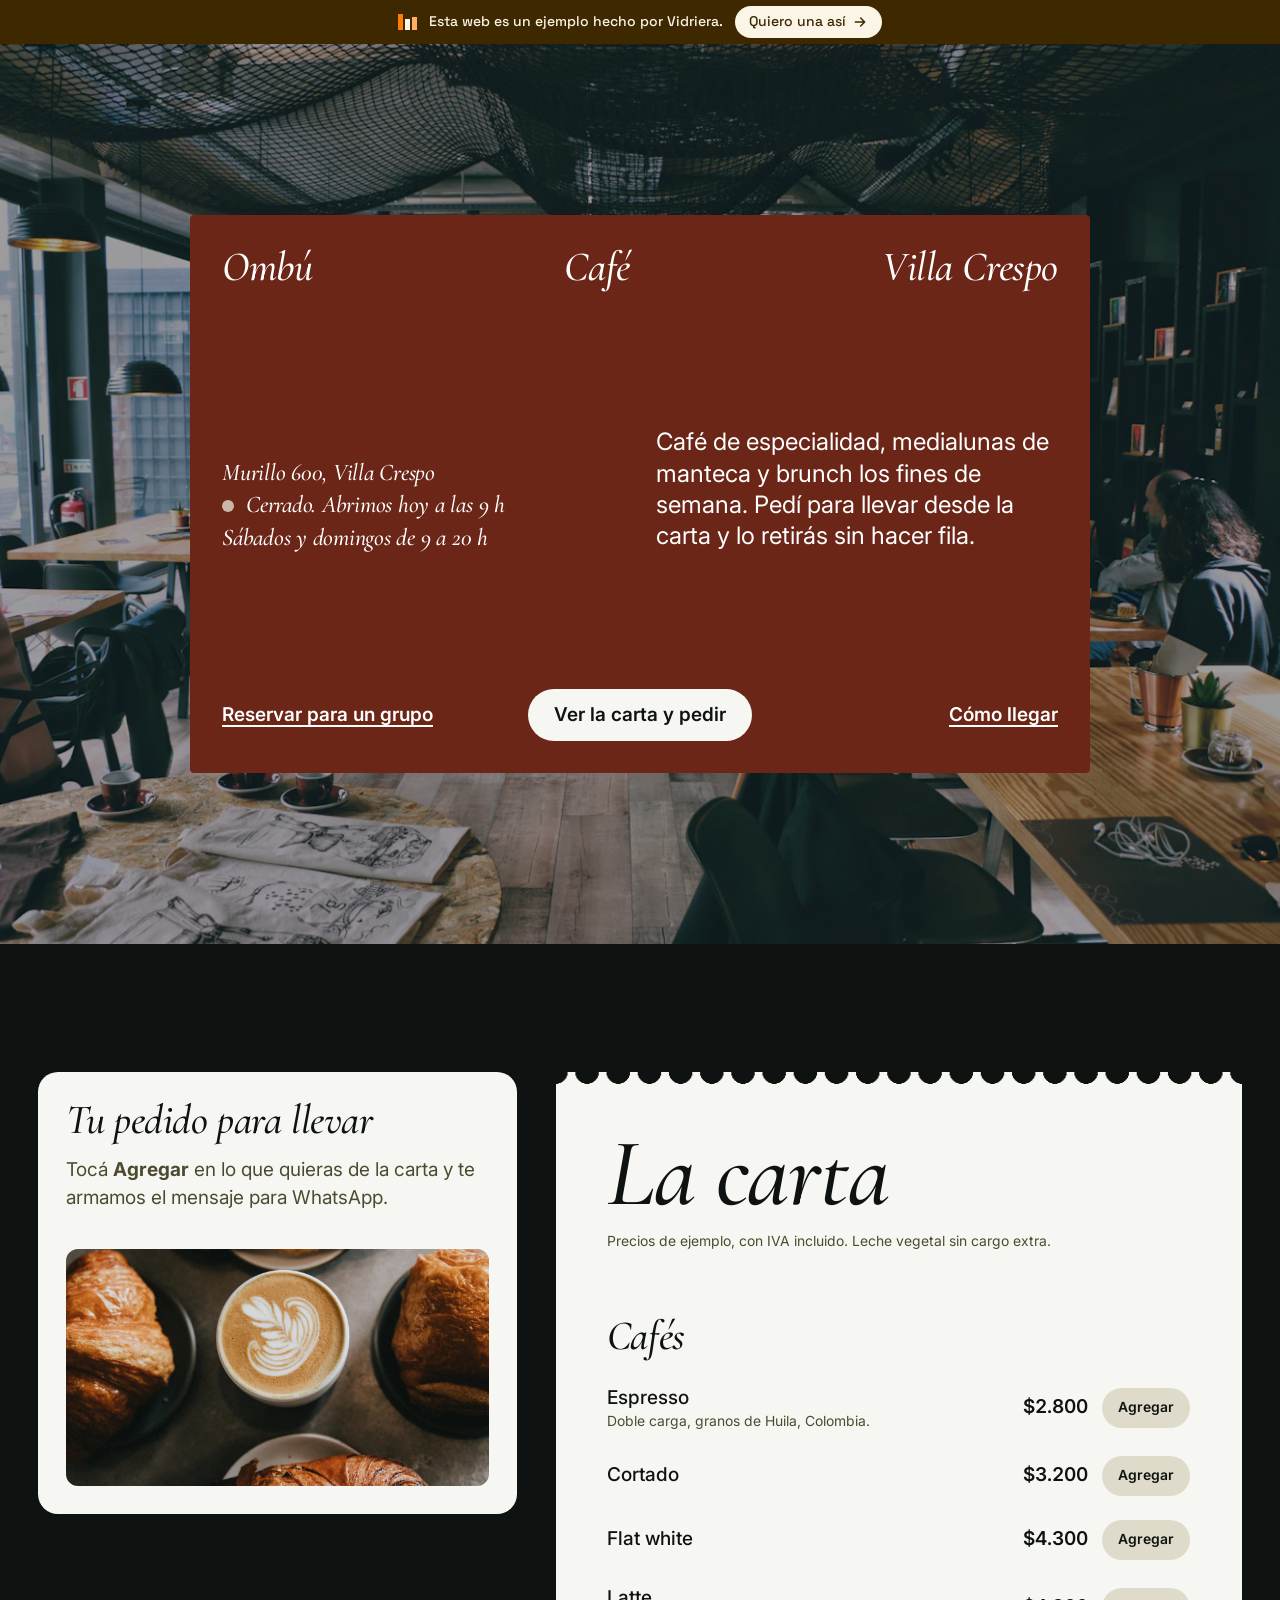
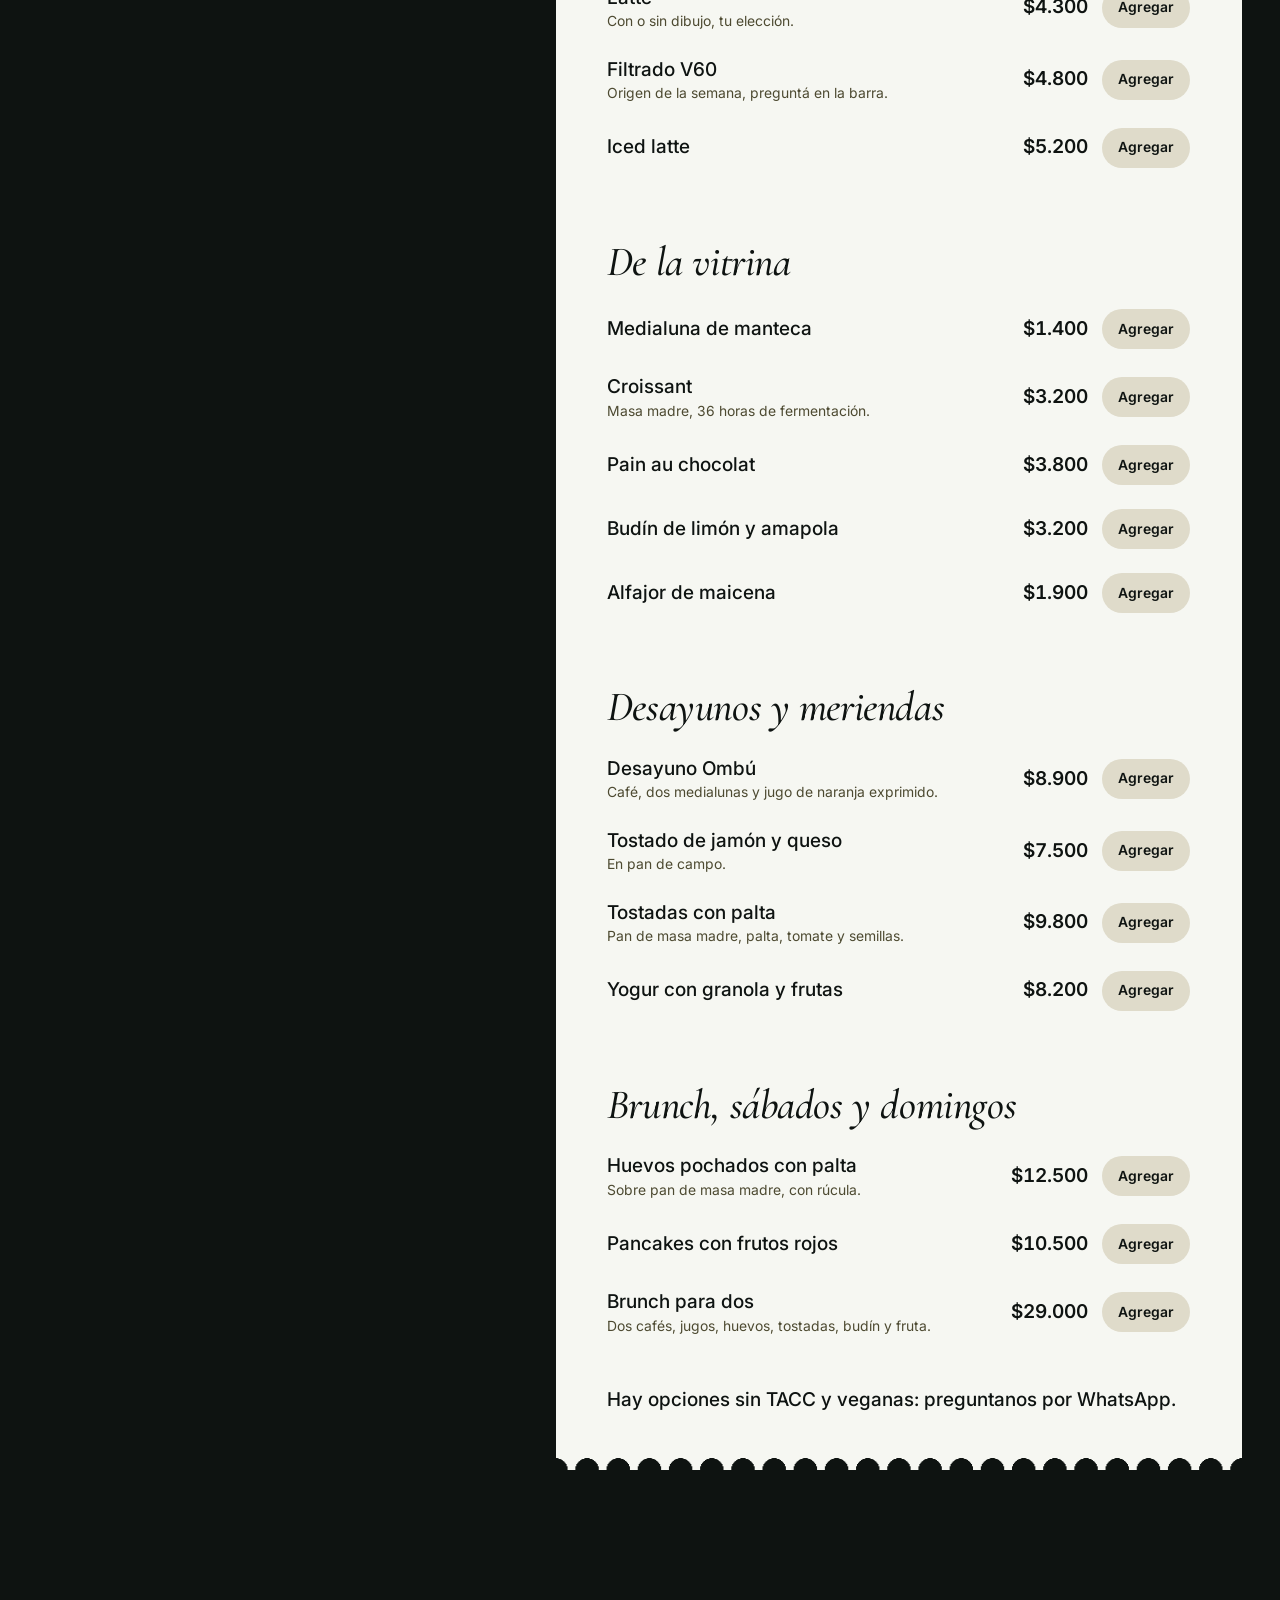
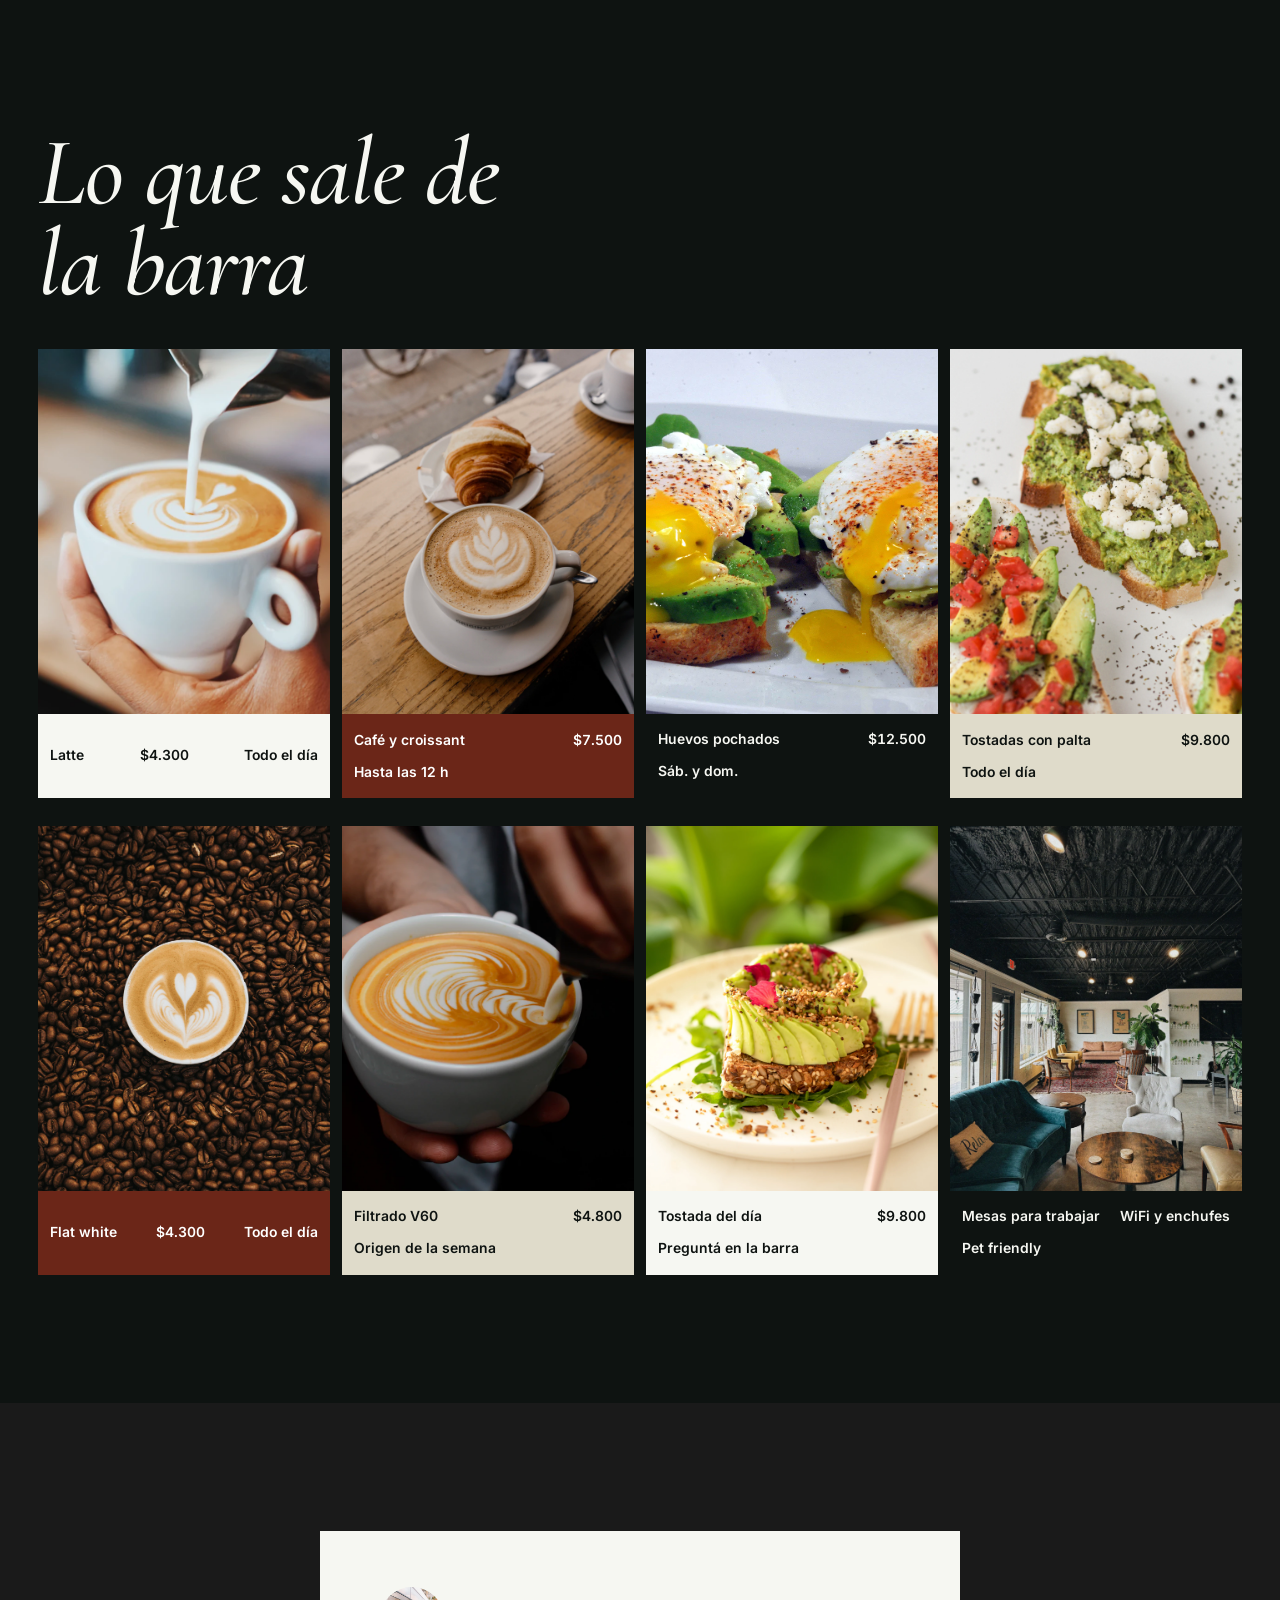
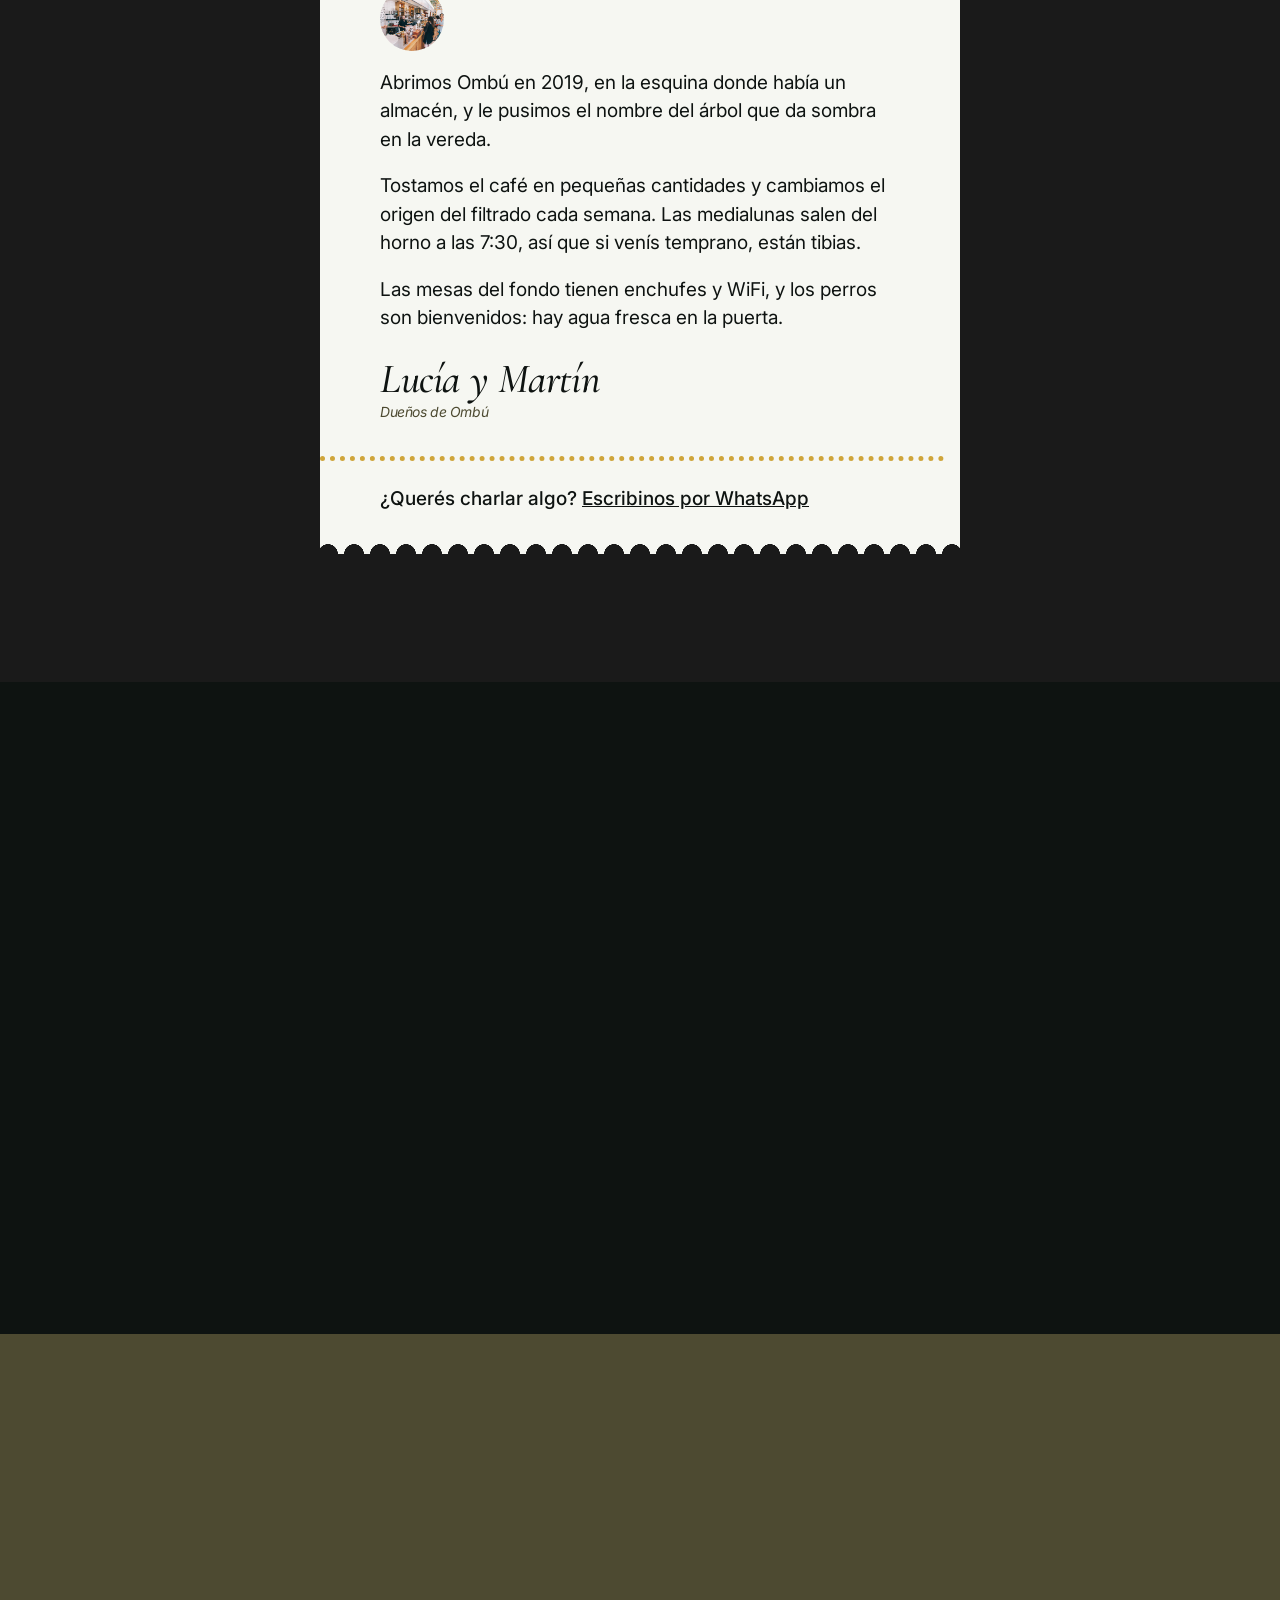
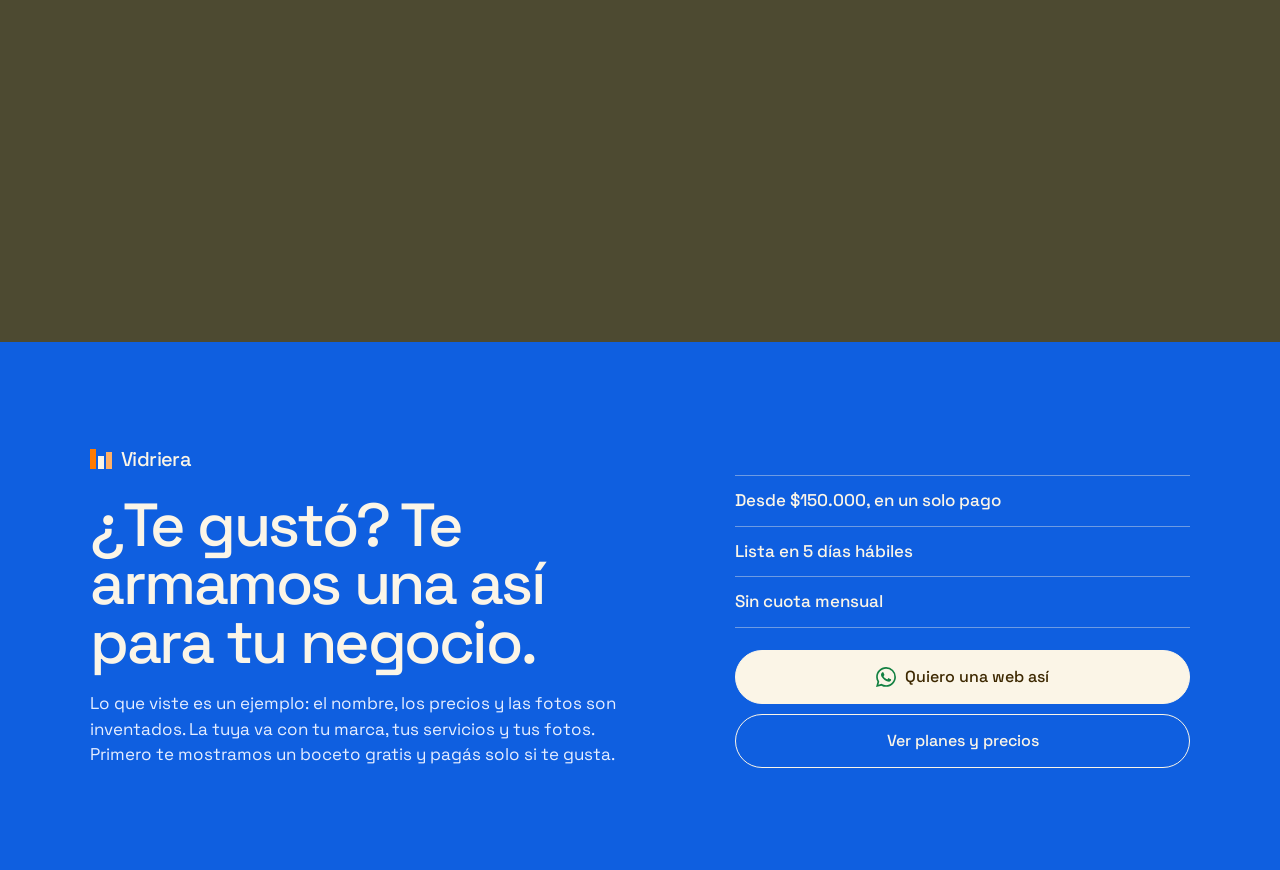
==== commit 6d221a76: "Capa de venta en las demos y boceto gratis como llamado principal - Demos: cinta arriba y cierre al " ====
--- a/vidriera/demos/cafeteria/index.html
+++ b/vidriera/demos/cafeteria/index.html
@@ -16,8 +16,15 @@
   <link href="https://fonts.googleapis.com/css2?family=Cormorant+Garamond:ital,wght@0,500;0,600;1,500;1,600&family=Inter:wght@400;500;600&display=swap" rel="stylesheet">
   <script>document.documentElement.classList.add('js')</script>
   <link rel="stylesheet" href="estilos.css">
+  <link href="https://fonts.googleapis.com/css2?family=Space+Grotesk:wght@500&display=swap" rel="stylesheet">
+  <link rel="stylesheet" href="../../assets/demo-venta.css">
 </head>
 <body>
+<aside class="vd-cinta" aria-label="Sobre este ejemplo">
+  <span class="vd-marca" aria-hidden="true"><i></i><i></i><i></i></span>
+  <p><span class="vd-largo">Esta web es un ejemplo hecho por Vidriera.</span><span class="vd-corto">Ejemplo de Vidriera</span></p>
+  <a href="https://wa.me/5491135778063?text=Hola%2C%20vi%20el%20ejemplo%20de%20la%20cafeter%C3%ADa%20y%20quiero%20una%20web%20as%C3%AD%20para%20mi%20negocio." target="_blank" rel="noopener">Quiero una así <svg viewBox="0 0 24 24" fill="none" stroke="currentColor" stroke-width="2.2" stroke-linecap="round" stroke-linejoin="round" aria-hidden="true"><path d="M5 12h14M13 6l6 6-6 6"/></svg></a>
+</aside>
 <a class="skip" href="#carta">Saltar a la carta</a>
 
 <main>
@@ -185,6 +192,27 @@
     <p class="imprint">Demo de ejemplo hecha por <a href="../../index.html">Vidriera</a>. El café, sus precios y sus datos son ficticios. Fotos de Unsplash. ¿Querés una web así? <a href="mailto:tuvidrieradesarrollo@gmail.com">tuvidrieradesarrollo@gmail.com</a></p>
   </div>
 </footer>
+<section class="vd-cierre" aria-labelledby="vd-titulo">
+  <div class="vd-cierre-in">
+    <div>
+      <p class="vd-logo"><span class="vd-marca" aria-hidden="true"><i></i><i></i><i></i></span>Vidriera</p>
+      <h2 id="vd-titulo">¿Te gustó? Te armamos una así para tu negocio.</h2>
+      <p class="vd-texto">Lo que viste es un ejemplo: el nombre, los precios y las fotos son inventados. La tuya va con tu marca, tus servicios y tus fotos. Primero te mostramos un boceto gratis y pagás solo si te gusta.</p>
+    </div>
+    <div class="vd-lado">
+      <ul class="vd-datos">
+        <li>Desde $150.000, en un solo pago</li>
+        <li>Lista en 5 días hábiles</li>
+        <li>Sin cuota mensual</li>
+      </ul>
+      <div class="vd-botones">
+        <a class="vd-btn" href="https://wa.me/5491135778063?text=Hola%2C%20vi%20el%20ejemplo%20de%20la%20cafeter%C3%ADa%20y%20quiero%20una%20web%20as%C3%AD%20para%20mi%20negocio." target="_blank" rel="noopener"><svg viewBox="0 0 24 24" aria-hidden="true"><path fill="currentColor" d="M17.47 14.38c-.3-.15-1.76-.87-2.03-.97-.27-.1-.47-.15-.67.15-.2.3-.77.97-.94 1.16-.17.2-.35.22-.64.08-.3-.15-1.26-.46-2.39-1.48-.88-.79-1.48-1.76-1.65-2.06-.17-.3-.02-.46.13-.6.13-.14.3-.35.45-.52.15-.17.2-.3.3-.5.1-.2.05-.37-.03-.52-.07-.15-.67-1.61-.92-2.2-.24-.58-.49-.5-.67-.51h-.57c-.2 0-.52.07-.79.37-.27.3-1.04 1.02-1.04 2.48s1.07 2.88 1.21 3.07c.15.2 2.1 3.2 5.08 4.49.71.3 1.26.49 1.7.62.71.23 1.36.2 1.87.12.57-.08 1.76-.72 2-1.41.25-.7.25-1.29.18-1.41-.08-.13-.28-.2-.57-.35m-5.42 7.4h-.01a9.87 9.87 0 0 1-5.03-1.38l-.36-.21-3.74.98 1-3.65-.24-.37a9.86 9.86 0 0 1-1.51-5.26c0-5.45 4.44-9.88 9.89-9.88 2.64 0 5.12 1.03 6.99 2.9a9.82 9.82 0 0 1 2.89 6.99c0 5.45-4.44 9.88-9.88 9.88m8.41-18.3A11.82 11.82 0 0 0 12.05 0C5.5 0 .16 5.34.16 11.89c0 2.1.55 4.14 1.59 5.95L.06 24l6.3-1.65a11.88 11.88 0 0 0 5.68 1.45h.01c6.55 0 11.89-5.34 11.89-11.89a11.82 11.82 0 0 0-3.48-8.41z"/></svg>Quiero una web así</a>
+        <a class="vd-btn vd-btn-linea" href="../../index.html#precios">Ver planes y precios</a>
+      </div>
+    </div>
+  </div>
+</section>
+
 
 <a class="order-bar" id="order-bar" href="#pedido"><span id="order-bar-texto">Tu pedido</span><span>Ver y mandar</span></a>
 <a class="float-wa" id="float-wa" href="https://wa.me/5491135778063" data-wa="Hola, quiero hacer un pedido para llevar." aria-label="Escribir por WhatsApp"><svg viewBox="0 0 24 24" aria-hidden="true"><path fill="currentColor" d="M12.04 2C6.58 2 2.13 6.45 2.13 11.91c0 1.75.46 3.45 1.32 4.95L2.05 22l5.25-1.38a9.9 9.9 0 0 0 4.74 1.21c5.46 0 9.91-4.45 9.91-9.91C21.95 6.45 17.5 2 12.04 2zm5.8 14.06c-.24.68-1.42 1.3-1.96 1.38-.5.07-1.13.1-1.82-.12-.42-.13-.96-.31-1.65-.61-2.9-1.25-4.79-4.17-4.94-4.36-.14-.2-1.18-1.57-1.18-3s.75-2.13 1.02-2.42c.27-.3.58-.37.78-.37h.56c.18 0 .42-.07.66.5.24.58.82 2 .89 2.15.07.15.12.32.02.52-.1.2-.15.32-.29.49-.15.17-.31.38-.44.51-.15.15-.3.31-.13.6.17.3.76 1.25 1.63 2.02 1.12 1 2.07 1.31 2.36 1.46.3.15.47.12.64-.07.17-.2.74-.86.94-1.16.2-.3.39-.24.66-.15.27.1 1.71.81 2 .96.3.15.49.22.56.34.07.13.07.71-.17 1.39z"/></svg><span>WhatsApp</span></a>
--- a/vidriera/assets/demo-venta.css
+++ b/vidriera/assets/demo-venta.css
@@ -0,0 +1,53 @@
+/* Capa de venta de Vidriera sobre las demos: una cinta arriba y un cierre al final.
+   Usa los colores de Vidriera (cobalto, crema, café) para que se distinga del negocio de ejemplo. */
+
+.vd-cinta, .vd-cierre { --vd-cobalto: #0f5fe0; --vd-crema: #fbf5e7; --vd-cafe: #3d2800; --vd-mandarina: #ff7b02; font-family: 'Space Grotesk', system-ui, sans-serif; letter-spacing: 0; text-transform: none; font-style: normal; }
+.vd-cinta *, .vd-cierre * { box-sizing: border-box; }
+
+.vd-marca { display: inline-flex; align-items: flex-end; gap: 2px; height: 16px; flex: none; }
+.vd-marca i { width: 5px; background: var(--vd-mandarina); }
+.vd-marca i:nth-child(1) { height: 100%; }
+.vd-marca i:nth-child(2) { height: 68%; background: var(--vd-crema); }
+.vd-marca i:nth-child(3) { height: 84%; background: #ffb066; }
+
+/* ---------- Cinta de arriba ---------- */
+.vd-cinta { position: relative; z-index: 50; display: flex; align-items: center; justify-content: center; gap: 12px; min-height: 44px; padding: 6px 16px; background: var(--vd-cafe); color: var(--vd-crema); font-size: 14px; font-weight: 500; line-height: 1.25; }
+.vd-cinta p { margin: 0; }
+.vd-cinta .vd-corto { display: none; }
+.vd-cinta a { display: inline-flex; align-items: center; gap: 6px; min-height: 32px; padding: 0 14px; border-radius: 999px; background: var(--vd-crema); color: var(--vd-cafe); font-weight: 500; text-decoration: none; white-space: nowrap; transition: background-color 180ms ease, transform 140ms cubic-bezier(0.22, 1, 0.36, 1); }
+.vd-cinta a svg, .vd-btn svg { width: 16px; height: 16px; flex: none; }
+.vd-cinta a:active, .vd-btn:active { transform: scale(0.97); }
+@media (hover: hover) { .vd-cinta a:hover { background: #fff; } .vd-cinta a:hover svg { transform: translateX(3px); } }
+.vd-cinta a svg { transition: transform 180ms cubic-bezier(0.22, 1, 0.36, 1); }
+.vd-cinta a:focus-visible, .vd-btn:focus-visible { outline: 3px solid var(--vd-mandarina); outline-offset: 3px; }
+@media (max-width: 640px) {
+  .vd-cinta { justify-content: space-between; gap: 10px; font-size: 13px; }
+  .vd-cinta .vd-largo { display: none; }
+  .vd-cinta .vd-corto { display: inline; }
+}
+
+/* Envoltura para las demos cuya cabecera va en posición absoluta: así no pisa la cinta */
+.vd-pagina { position: relative; }
+
+/* ---------- Cierre, después del pie del negocio ---------- */
+.vd-cierre { position: relative; z-index: 2; padding: clamp(56px, 8vw, 104px) clamp(20px, 5vw, 64px); background: var(--vd-cobalto); color: var(--vd-crema); font-size: 17px; line-height: 1.5; }
+.vd-cierre-in { max-width: 1100px; margin: 0 auto; display: grid; grid-template-columns: 1.25fr 1fr; gap: 32px clamp(32px, 6vw, 88px); align-items: end; }
+.vd-logo { display: inline-flex; align-items: center; gap: 9px; margin: 0 0 22px; font-size: 20px; font-weight: 500; letter-spacing: -0.03em; color: var(--vd-crema); }
+.vd-logo .vd-marca { height: 20px; }
+.vd-logo .vd-marca i { width: 6px; }
+.vd-cierre h2 { margin: 0; font-family: inherit; font-size: clamp(34px, 1.4rem + 3vw, 64px); font-weight: 500; line-height: 0.96; letter-spacing: -0.04em; text-transform: none; text-wrap: balance; color: var(--vd-crema); }
+.vd-texto { margin: 20px 0 0; max-width: 52ch; color: #e6eeff; }
+.vd-lado { display: grid; gap: 22px; }
+.vd-datos { margin: 0; padding: 0; list-style: none; display: grid; border-top: 1px solid rgba(251, 245, 231, 0.4); }
+.vd-datos li { padding: 12px 0; border-bottom: 1px solid rgba(251, 245, 231, 0.4); font-weight: 500; }
+.vd-botones { display: grid; gap: 10px; }
+.vd-btn { display: inline-flex; align-items: center; justify-content: center; gap: 9px; min-height: 54px; padding: 0 24px; border-radius: 999px; border: 1px solid var(--vd-crema); background: var(--vd-crema); color: var(--vd-cafe); font-size: 16px; font-weight: 500; text-decoration: none; transition: background-color 180ms ease, color 180ms ease, transform 140ms cubic-bezier(0.22, 1, 0.36, 1); }
+.vd-btn svg { width: 20px; height: 20px; color: #128041; }
+.vd-btn-linea { background: transparent; color: var(--vd-crema); }
+@media (hover: hover) { .vd-btn:hover { background: #fff; border-color: #fff; } .vd-btn-linea:hover { background: var(--vd-crema); color: var(--vd-cafe); } }
+.vd-cierre ::selection, .vd-cinta ::selection { background: var(--vd-mandarina); color: var(--vd-cafe); }
+@media (max-width: 800px) {
+  .vd-cierre-in { grid-template-columns: 1fr; align-items: start; }
+  /* aire para los botones fijos de cada demo (WhatsApp, llamar, pedido) */
+  .vd-cierre { padding-bottom: 120px; }
+}
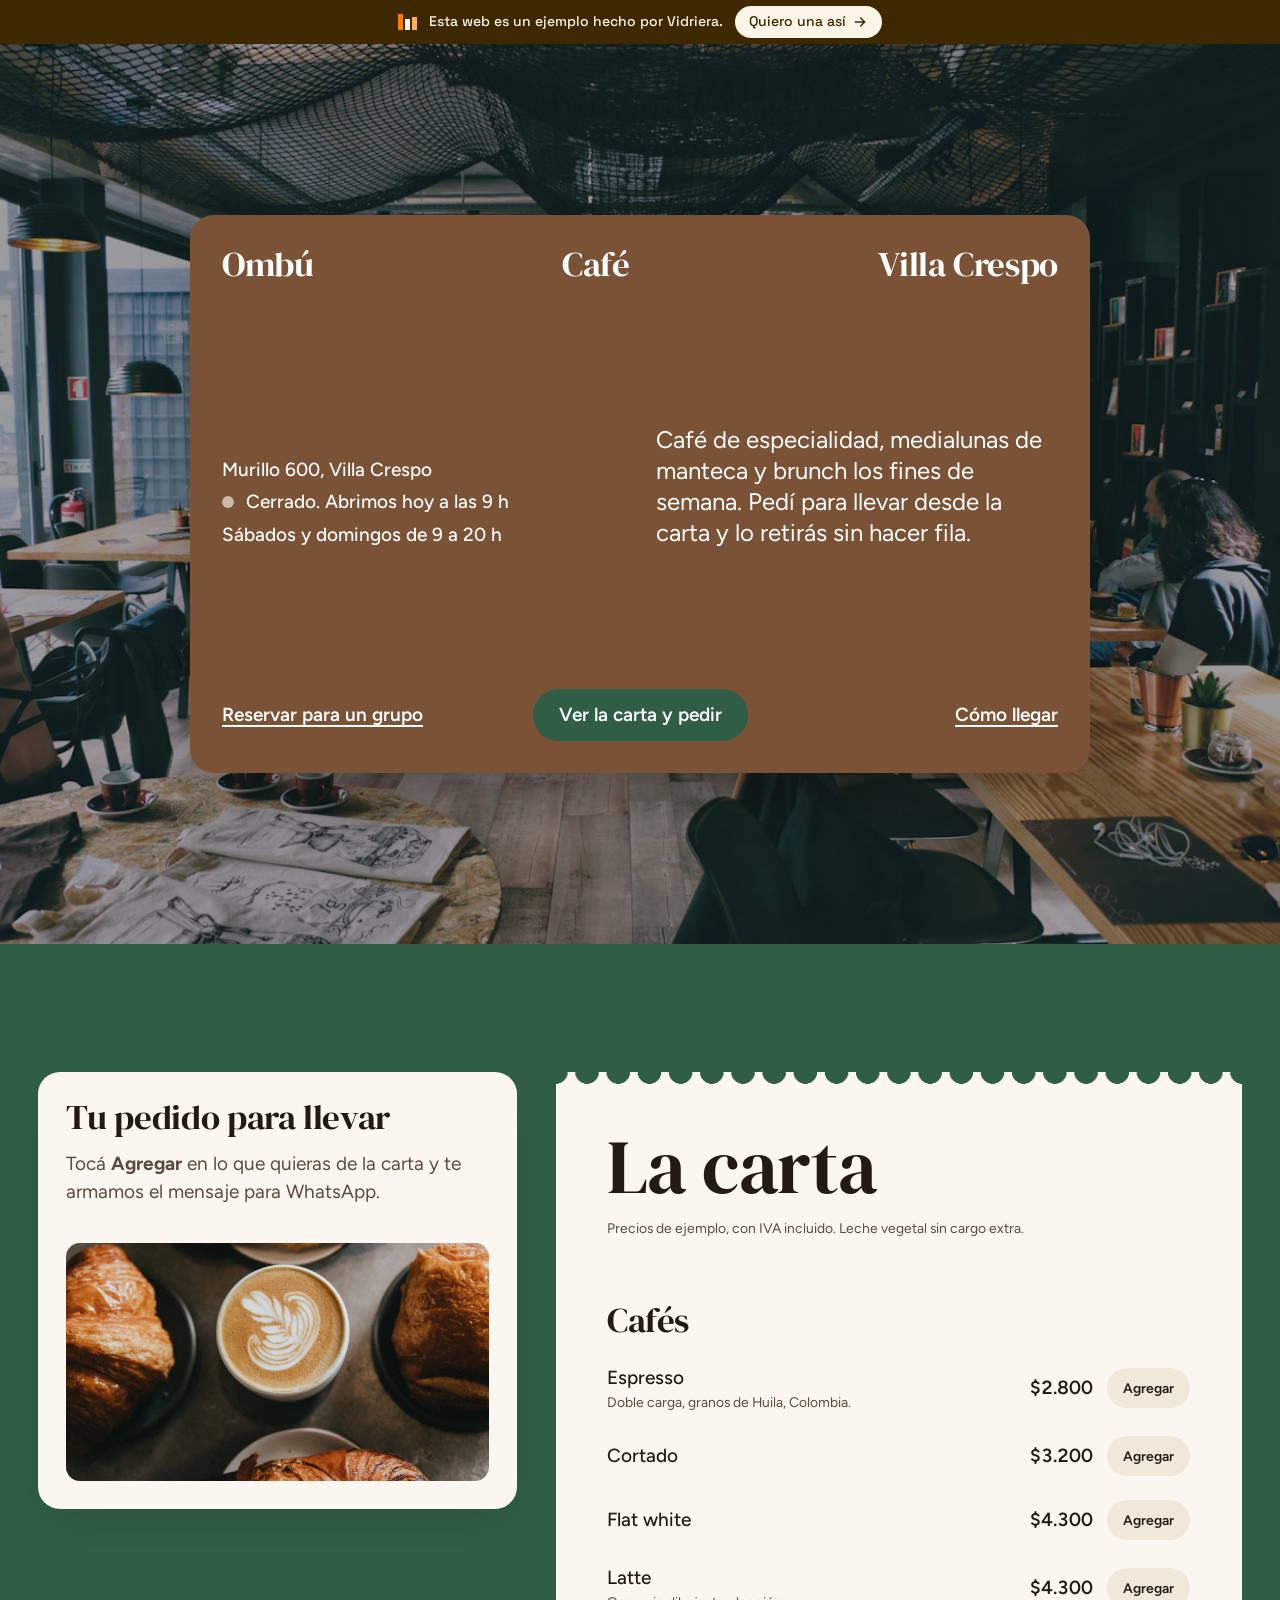
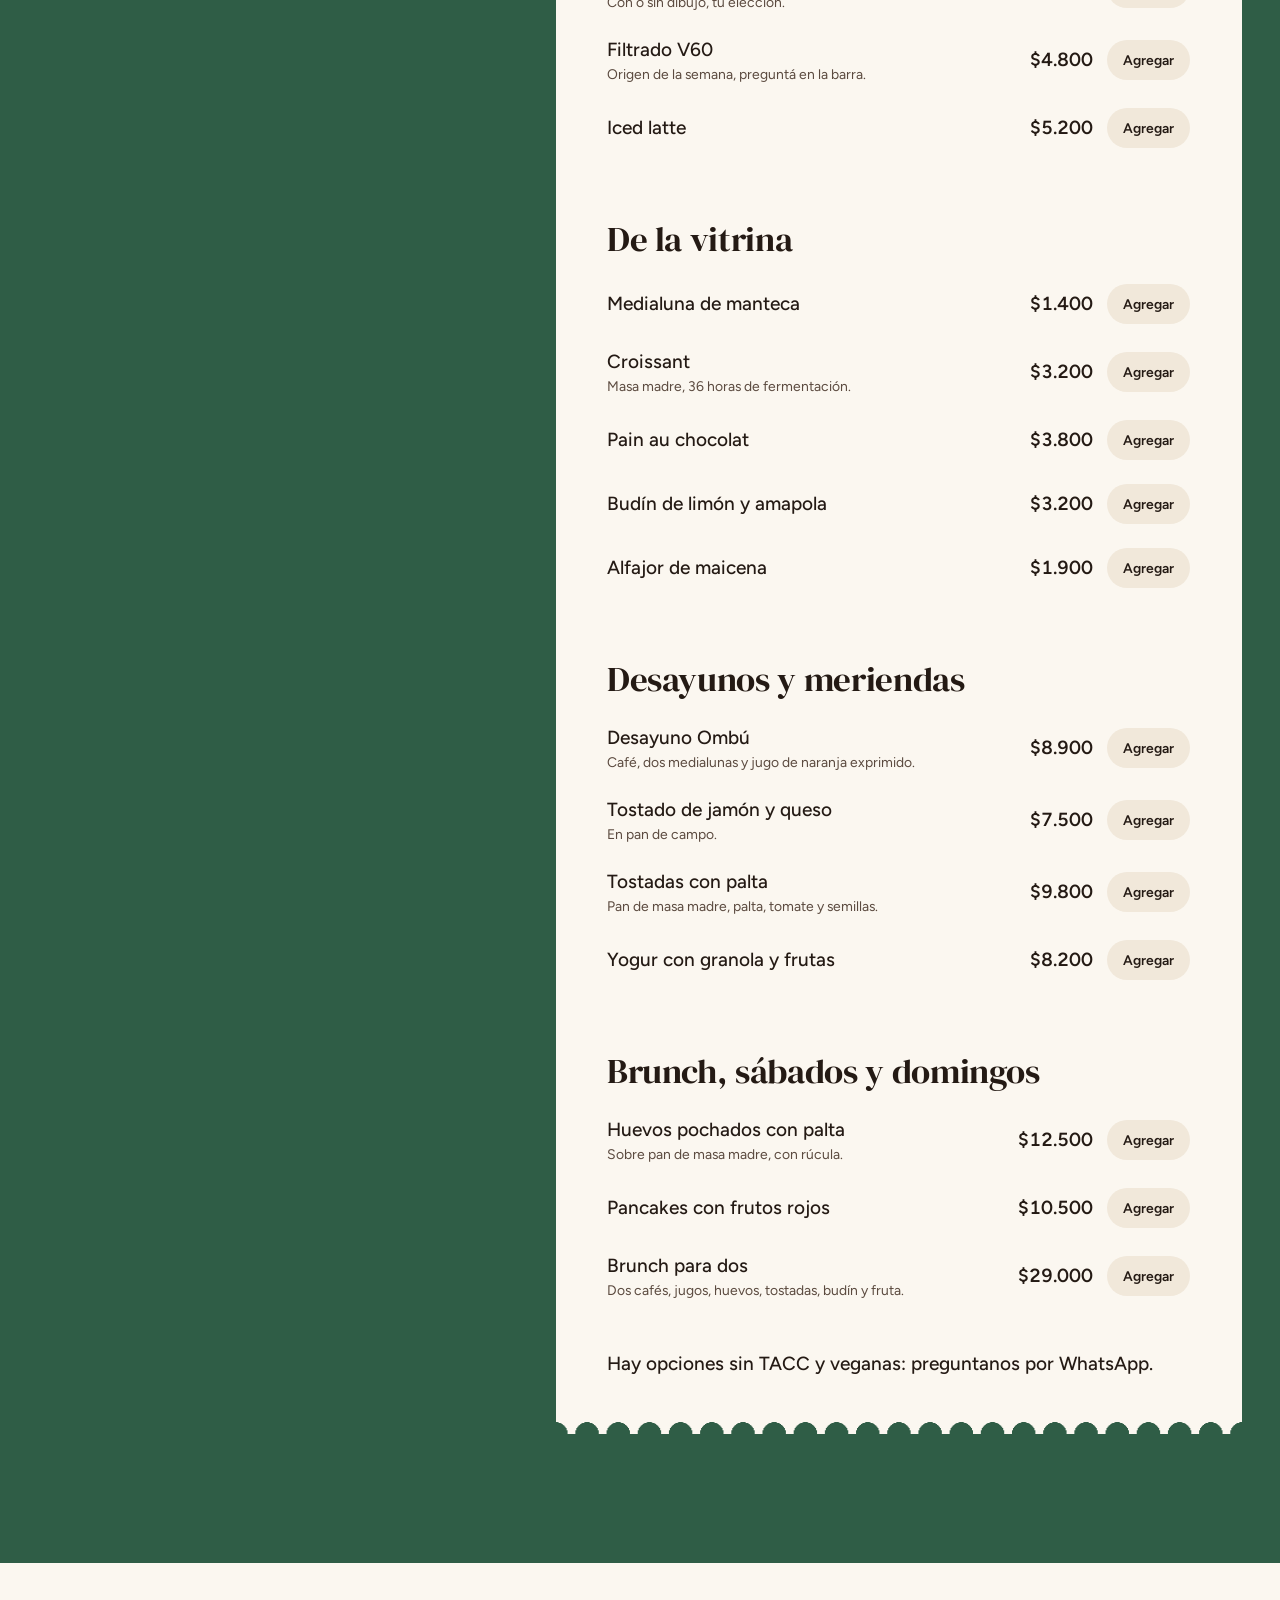
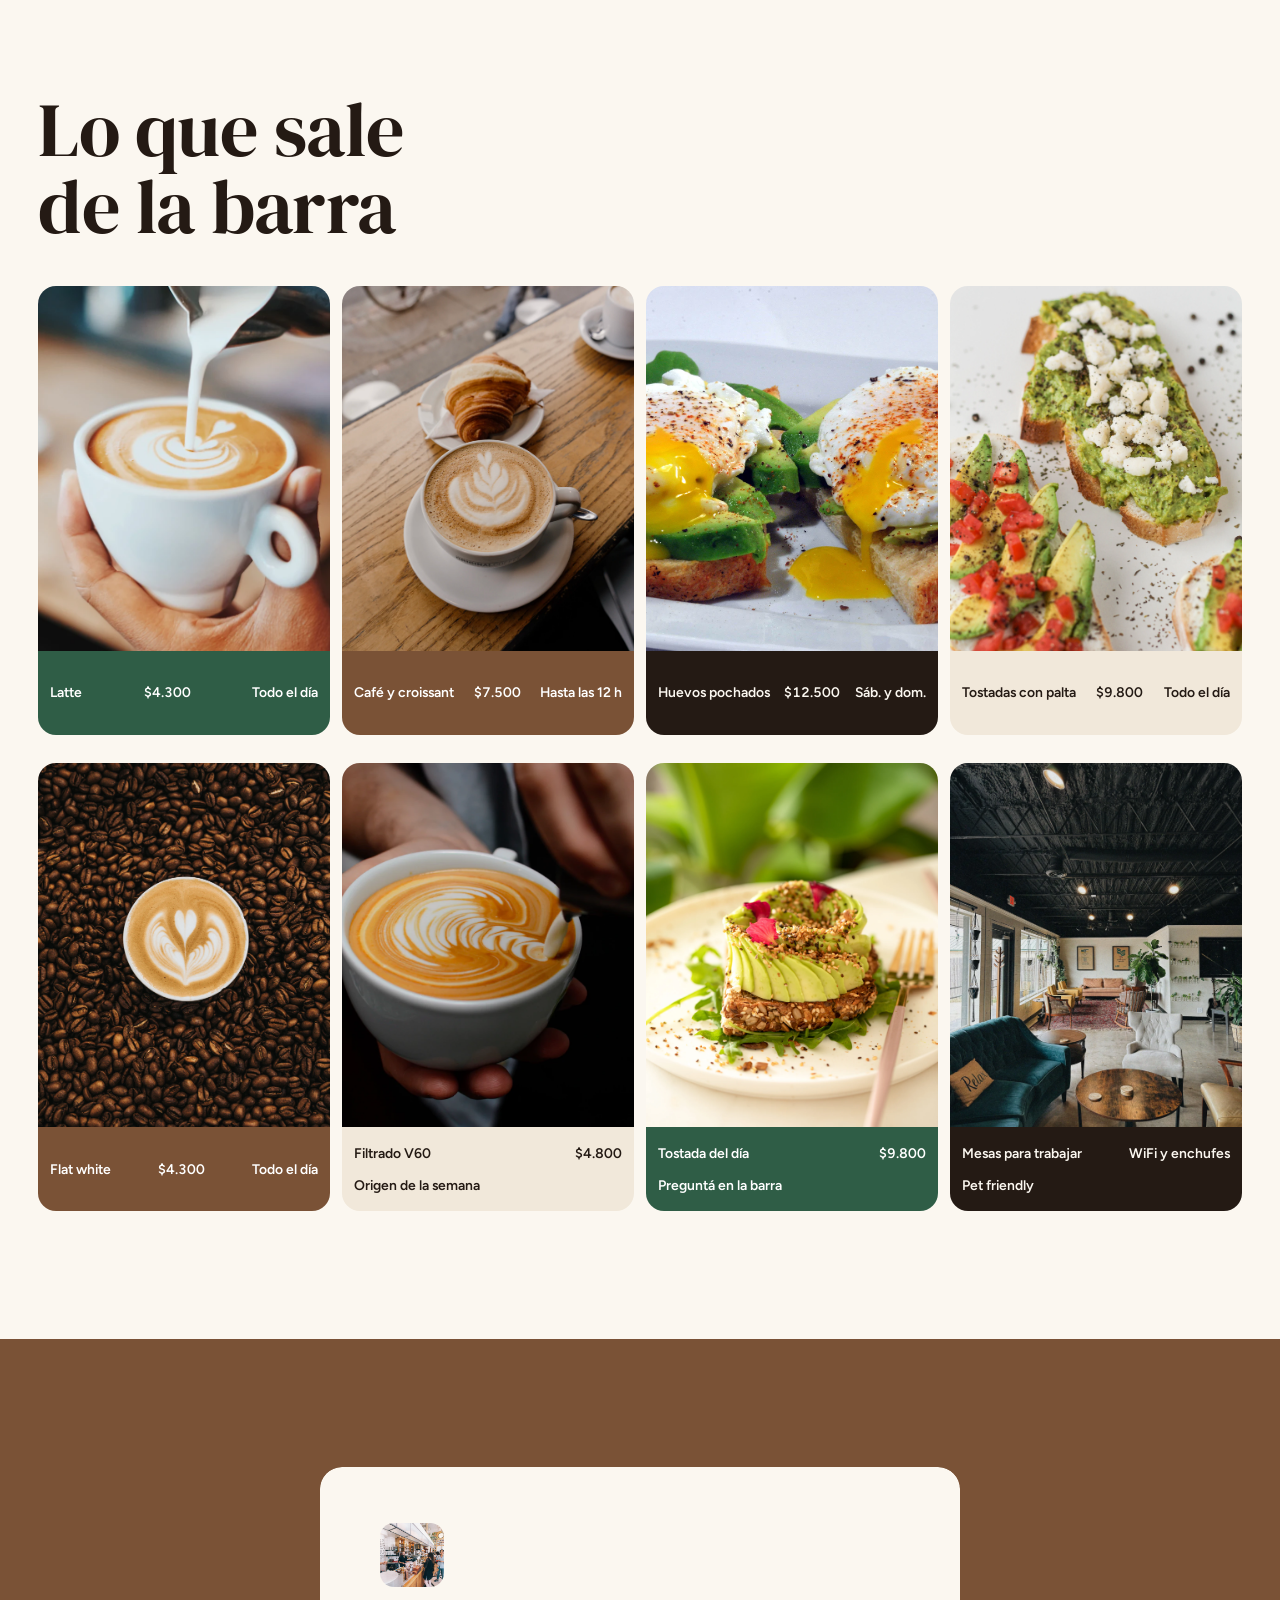
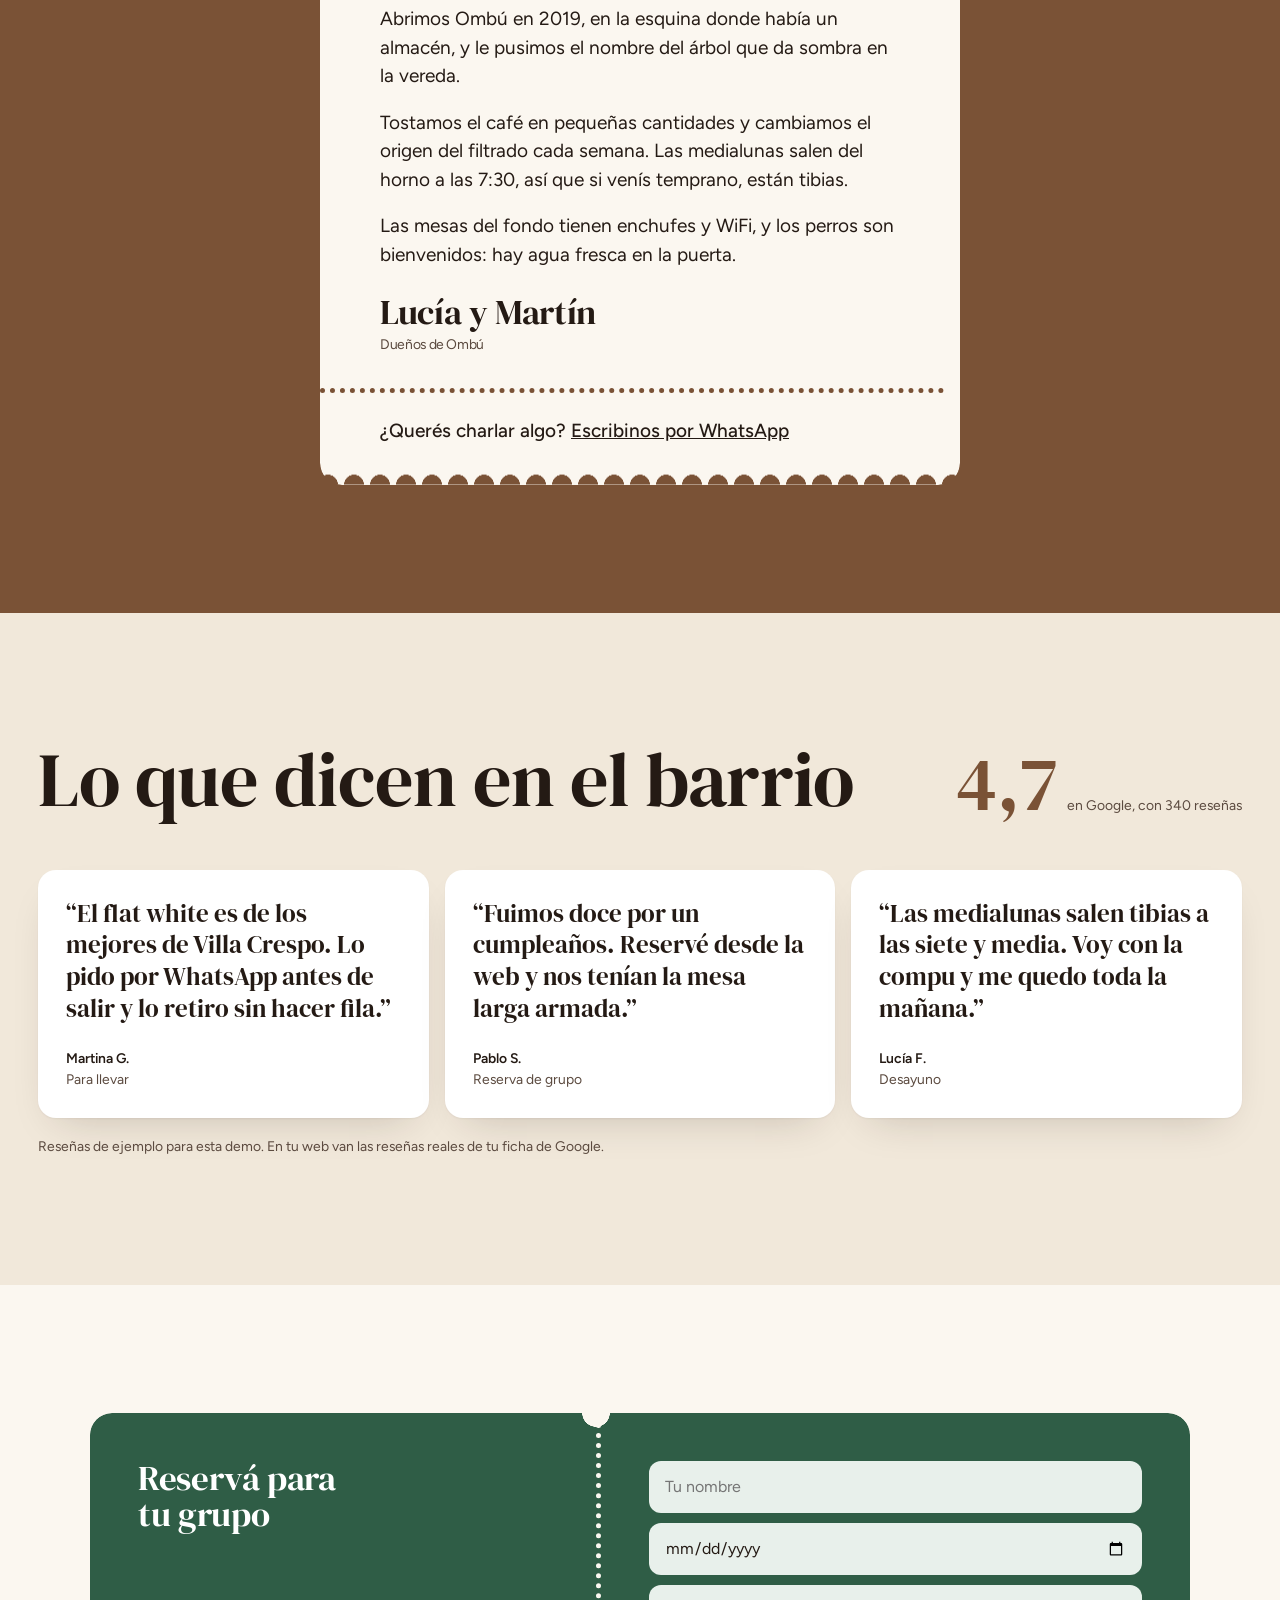
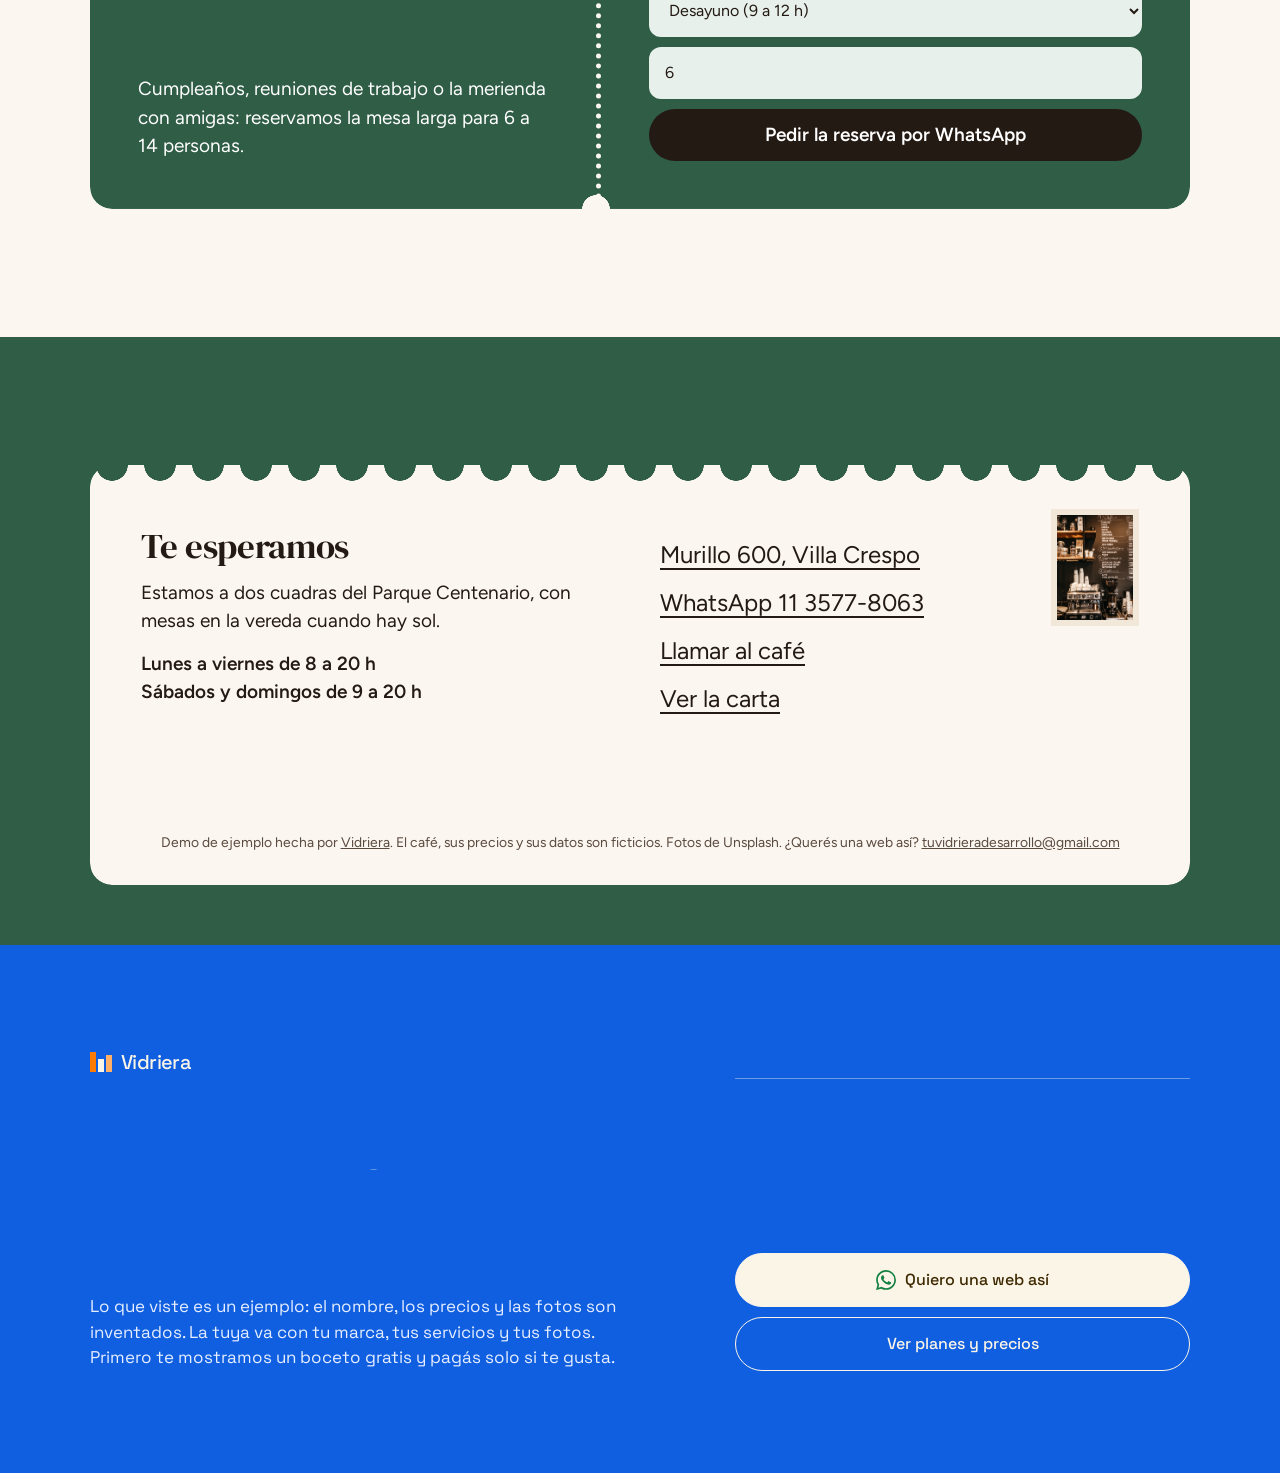
==== commit a1b043d2: "Demos con estética cálida, reseñas y movimiento; animaciones en la landing - Demos: títulos con seri" ====
--- a/vidriera/demos/cafeteria/index.html
+++ b/vidriera/demos/cafeteria/index.html
@@ -6,14 +6,14 @@
   <title>Ombú Café | Café de especialidad en Villa Crespo</title>
   <meta name="description" content="Café de especialidad, desayunos, brunch y meriendas en Villa Crespo. Pedí para llevar por WhatsApp o reservá una mesa para tu grupo.">
   <meta name="robots" content="noindex">
-  <meta name="theme-color" content="#0e1311">
+  <meta name="theme-color" content="#2f5d46">
   <meta property="og:title" content="Ombú Café | Café de especialidad en Villa Crespo">
   <meta property="og:description" content="Desayunos, brunch y meriendas. Pedí para llevar por WhatsApp.">
   <meta property="og:image" content="https://vidriera.pages.dev/demos/cafeteria/img/espresso-pizarra.webp">
   <link rel="icon" href="data:image/svg+xml,%3Csvg xmlns='http://www.w3.org/2000/svg' viewBox='0 0 64 64'%3E%3Crect width='64' height='64' rx='14' fill='%232f5d46'/%3E%3Ccircle cx='32' cy='30' r='14' fill='%23d9a066'/%3E%3Crect x='29' y='40' width='6' height='14' fill='%23d9a066'/%3E%3C/svg%3E">
   <link rel="preconnect" href="https://fonts.googleapis.com">
   <link rel="preconnect" href="https://fonts.gstatic.com" crossorigin>
-  <link href="https://fonts.googleapis.com/css2?family=Cormorant+Garamond:ital,wght@0,500;0,600;1,500;1,600&family=Inter:wght@400;500;600&display=swap" rel="stylesheet">
+  <link href="https://fonts.googleapis.com/css2?family=DM+Serif+Display&family=Figtree:wght@400;500;600&display=swap" rel="stylesheet">
   <script>document.documentElement.classList.add('js')</script>
   <link rel="stylesheet" href="estilos.css">
   <link href="https://fonts.googleapis.com/css2?family=Space+Grotesk:wght@500&display=swap" rel="stylesheet">
@@ -148,6 +148,20 @@
     </div>
   </section>
 
+  <!-- Reseñas -->
+  <section id="resenas" class="rs" aria-labelledby="rs-titulo">
+    <div class="rs-head">
+      <h2 id="rs-titulo" class="h2" data-reveal>Lo que dicen en el barrio</h2>
+      <p class="rs-score" data-reveal><strong>4,7</strong><span>en Google, con 340 reseñas</span></p>
+    </div>
+    <ul class="rs-grid" role="list">
+      <li class="rs-item" data-reveal><blockquote>“El flat white es de los mejores de Villa Crespo. Lo pido por WhatsApp antes de salir y lo retiro sin hacer fila.”</blockquote><p class="rs-who">Martina G. <span>Para llevar</span></p></li>
+      <li class="rs-item" data-reveal style="--i:1"><blockquote>“Fuimos doce por un cumpleaños. Reservé desde la web y nos tenían la mesa larga armada.”</blockquote><p class="rs-who">Pablo S. <span>Reserva de grupo</span></p></li>
+      <li class="rs-item" data-reveal style="--i:2"><blockquote>“Las medialunas salen tibias a las siete y media. Voy con la compu y me quedo toda la mañana.”</blockquote><p class="rs-who">Lucía F. <span>Desayuno</span></p></li>
+    </ul>
+    <p class="rs-note">Reseñas de ejemplo para esta demo. En tu web van las reseñas reales de tu ficha de Google.</p>
+  </section>
+
   <!-- Reservas para grupos: un cupón -->
   <section id="reservas" class="coupon-section" aria-labelledby="reservas-titulo">
     <form class="coupon" id="reserva" data-reveal>
@@ -218,5 +232,6 @@
 <a class="float-wa" id="float-wa" href="https://wa.me/5491135778063" data-wa="Hola, quiero hacer un pedido para llevar." aria-label="Escribir por WhatsApp"><svg viewBox="0 0 24 24" aria-hidden="true"><path fill="currentColor" d="M12.04 2C6.58 2 2.13 6.45 2.13 11.91c0 1.75.46 3.45 1.32 4.95L2.05 22l5.25-1.38a9.9 9.9 0 0 0 4.74 1.21c5.46 0 9.91-4.45 9.91-9.91C21.95 6.45 17.5 2 12.04 2zm5.8 14.06c-.24.68-1.42 1.3-1.96 1.38-.5.07-1.13.1-1.82-.12-.42-.13-.96-.31-1.65-.61-2.9-1.25-4.79-4.17-4.94-4.36-.14-.2-1.18-1.57-1.18-3s.75-2.13 1.02-2.42c.27-.3.58-.37.78-.37h.56c.18 0 .42-.07.66.5.24.58.82 2 .89 2.15.07.15.12.32.02.52-.1.2-.15.32-.29.49-.15.17-.31.38-.44.51-.15.15-.3.31-.13.6.17.3.76 1.25 1.63 2.02 1.12 1 2.07 1.31 2.36 1.46.3.15.47.12.64-.07.17-.2.74-.86.94-1.16.2-.3.39-.24.66-.15.27.1 1.71.81 2 .96.3.15.49.22.56.34.07.13.07.71-.17 1.39z"/></svg><span>WhatsApp</span></a>
 
 <script src="app.js" defer></script>
+<script src="../../assets/demo-efectos.js" defer></script>
 </body>
 </html>
--- a/vidriera/demos/cafeteria/estilos.css
+++ b/vidriera/demos/cafeteria/estilos.css
@@ -1,17 +1,17 @@
-/* Ombú Café. Estilo de referencia: Assembly Coffee (Refero Styles). Brasas en un tostadero oscuro: la carta de papel sobre la mesa negra, itálicas con serifa. */
+/* Ombú Café. Dirección "La página es el objeto": la web se arma como la carta de papel del café. */
 :root {
-  --paper: #f6f7f2; /* papel de la carta */
-  --paper-2: #dfdbca;
-  --ink: #0e1311;
-  --muted: #4d4a31;
-  --caramel: #6b2618; /* brasa: el fondo cálido de las fotos */
-  --caramel-2: #faf080;
-  --green: #f6f7f2;
-  --green-2: #ffffff;
-  --green-ink: #0e1311;
-
-  --display: "Cormorant Garamond", Georgia, serif;
-  --text: "Inter", system-ui, sans-serif;
+  --paper: #f7f7f4;
+  --paper-2: #e9e4dc;
+  --ink: #241a14;
+  --muted: #5b4a3f;
+  --caramel: #7a5236; /* marrón café: el tono del salón en la foto */
+  --caramel-2: #e9dccb;
+  --green: #2f5d46;
+  --green-2: #22463a;
+  --green-ink: #ffffff;
+
+  --display: "Barlow Condensed", "Arial Narrow", sans-serif;
+  --text: "Barlow", system-ui, sans-serif;
 
   --small: clamp(0.8125rem, 0.79rem + 0.1vw, 0.875rem);
   --body: clamp(1.0625rem, 1rem + 0.25vw, 1.1875rem);
@@ -19,10 +19,6 @@
   --card: clamp(2.25rem, 1.4rem + 1.6vw, 2.6rem);
   --head: clamp(3rem, 1.2rem + 6vw, 6.5rem);
 
-  --night: #0e1311; /* la mesa: fondo de la página */
-  --night-2: #1a1a1a;
-  --olive: #4d4a31;
-  --gold: #cfa53b;
   --margin: clamp(16px, 3vw, 40px);
   --ease: cubic-bezier(0.22, 1, 0.36, 1);
 }
@@ -216,20 +212,35 @@
   .items .add.is-added::before { content: attr(data-count); font-size: 18px; }
 }
 
-
-/* ---------- Capa Assembly: la página es de noche; el papel queda claro encima ---------- */
-body { background: var(--night); color: var(--paper); }
-.h2, .card-title, .order-title, .sheet-title, .menu-group h3, .sign, .coupon-title, .postcard-title, .facts { font-style: italic; font-weight: 500; text-transform: none; letter-spacing: -0.01em; }
-.h2, .sheet-title { line-height: 0.95; }
-.sheet, .letter, .postcard, .order { color: var(--ink); }
-.menu-section { background: var(--night); }
-.about { background: var(--night-2); }
-.postcard-section, .coupon { background: var(--olive); }
-.coupon, .postcard-section { color: var(--paper); }
-.btn, .add.is-added, .t1 .strip { color: var(--green-ink); }
-.btn-dark { background: var(--night); color: var(--paper); }
-.add.is-added { background: var(--ink); color: var(--paper); }
-.t1 .strip { background: var(--paper); }
-.card { border-radius: 4px; }
-.field { border-radius: 4px; }
-.tear { border-top-color: var(--gold); }
+/* ---------- Reseñas ---------- */
+.rs-head { display: flex; flex-wrap: wrap; justify-content: space-between; align-items: flex-end; gap: 16px 32px; margin-bottom: clamp(28px, 4vw, 56px); }
+.rs-score { display: flex; align-items: baseline; gap: 10px; margin: 0; }
+.rs-score strong { font-variant-numeric: tabular-nums; }
+.rs-grid { display: grid; grid-template-columns: repeat(3, minmax(0, 1fr)); gap: 16px; margin: 0; padding: 0; list-style: none; }
+.rs-item { display: grid; gap: 24px; align-content: space-between; padding: 28px; }
+.rs-item blockquote { margin: 0; }
+.rs-who { margin: 0; font-weight: 600; }
+.rs-who span { display: block; font-weight: 400; }
+.rs-note { margin: 18px 0 0; }
+@media (max-width: 800px) { .rs-grid { grid-template-columns: 1fr; gap: 10px; } .rs-item { padding: 22px; gap: 18px; } }
+.rs { padding: clamp(80px, 10vw, 160px) var(--margin); background: var(--paper-2); }
+.rs-score { font-size: var(--small); color: var(--muted); }
+.rs-score strong { font-family: var(--display); font-weight: 400; font-size: var(--head); line-height: 0.9; color: var(--caramel); }
+.rs-item { background: #fff; border-radius: 18px; box-shadow: 0 1px 2px rgba(40, 28, 20, 0.05), 0 18px 40px -20px rgba(40, 28, 20, 0.22); }
+.rs-item blockquote { font-family: var(--display); font-size: clamp(1.3rem, 1.1rem + 0.6vw, 1.6rem); line-height: 1.25; }
+.rs-who { font-size: var(--small); }
+.rs-who span, .rs-note { color: var(--muted); }
+.rs-note { font-size: var(--small); }
+
+/* ---------- Capa cálida: serifa de café, esquinas suaves, sombra de papel ---------- */
+:root { --display: "DM Serif Display", Georgia, serif; --text: "Figtree", system-ui, sans-serif; --paper: #fbf7f0; --paper-2: #f1e8da;
+  --head: clamp(2.6rem, 1.4rem + 4.2vw, 5rem); --card: clamp(1.7rem, 1.3rem + 1.2vw, 2.2rem); }
+.h2, .card-title, .order-title, .sheet-title, .menu-group h3, .sign, .coupon-title, .postcard-title { font-weight: 400; text-transform: none; letter-spacing: -0.01em; line-height: 1.02; }
+.facts { font-family: var(--text); font-weight: 500; font-size: var(--body); line-height: 1.4; }
+.card { border-radius: 24px; box-shadow: 0 30px 70px -30px rgba(20, 12, 6, 0.6); }
+.order, .letter, .coupon, .postcard { border-radius: 22px; }
+.order, .letter { box-shadow: 0 1px 2px rgba(40, 28, 20, 0.05), 0 18px 40px -20px rgba(40, 28, 20, 0.22); }
+.order-photo, .letter-photo { border-radius: 14px; }
+.t1, .t2, .t3, .t4 { border-radius: 18px; overflow: hidden; }
+.field { border-radius: 12px; }
+::selection { background: var(--caramel); color: #fff; }
--- a/vidriera/assets/demo-venta.css
+++ b/vidriera/assets/demo-venta.css
@@ -51,3 +51,23 @@
   /* aire para los botones fijos de cada demo (WhatsApp, llamar, pedido) */
   .vd-cierre { padding-bottom: 120px; }
 }
+
+/* ---------- Movimiento (assets/demo-efectos.js) ---------- */
+.vd-foto { opacity: 0; transition: opacity 500ms ease; }
+.vd-foto.is-lista { opacity: 1; }
+.vd-w { display: inline-block; overflow: hidden; vertical-align: top; text-indent: 0; padding: 0.22em 0.06em 0.2em; margin: -0.22em -0.06em -0.2em; }
+.vd-w > span { display: inline-block; }
+.vd-btn { translate: var(--mx, 0) var(--my, 0); transition: background-color 180ms ease, color 180ms ease, transform 140ms cubic-bezier(0.22, 1, 0.36, 1), translate 260ms cubic-bezier(0.22, 1, 0.36, 1); }
+@media (prefers-reduced-motion: no-preference) {
+  .vd-espera .vd-w > span { transform: translateY(110%); transition: transform 900ms cubic-bezier(0.22, 1, 0.36, 1); transition-delay: calc(var(--w, 0) * 55ms); }
+  .vd-espera.is-in .vd-w > span { transform: none; }
+  .vd-titulo .vd-w > span { transform: translateY(115%); transition: transform 900ms cubic-bezier(0.22, 1, 0.36, 1); transition-delay: calc(var(--w, 0) * 55ms); }
+  .vd-titulo.vd-sube .vd-w > span { transform: none; }
+  .vd-espera .vd-datos li { clip-path: inset(0 100% 0 0); transition: clip-path 700ms cubic-bezier(0.22, 1, 0.36, 1); }
+  .vd-espera .vd-datos li:nth-child(1) { transition-delay: 350ms; }
+  .vd-espera .vd-datos li:nth-child(2) { transition-delay: 470ms; }
+  .vd-espera .vd-datos li:nth-child(3) { transition-delay: 590ms; }
+  .vd-espera.is-in .vd-datos li { clip-path: inset(0 0 0 0); }
+  .vd-cinta { animation: vd-baja 600ms cubic-bezier(0.22, 1, 0.36, 1) 200ms backwards; }
+}
+@keyframes vd-baja { from { transform: translateY(-100%); } }
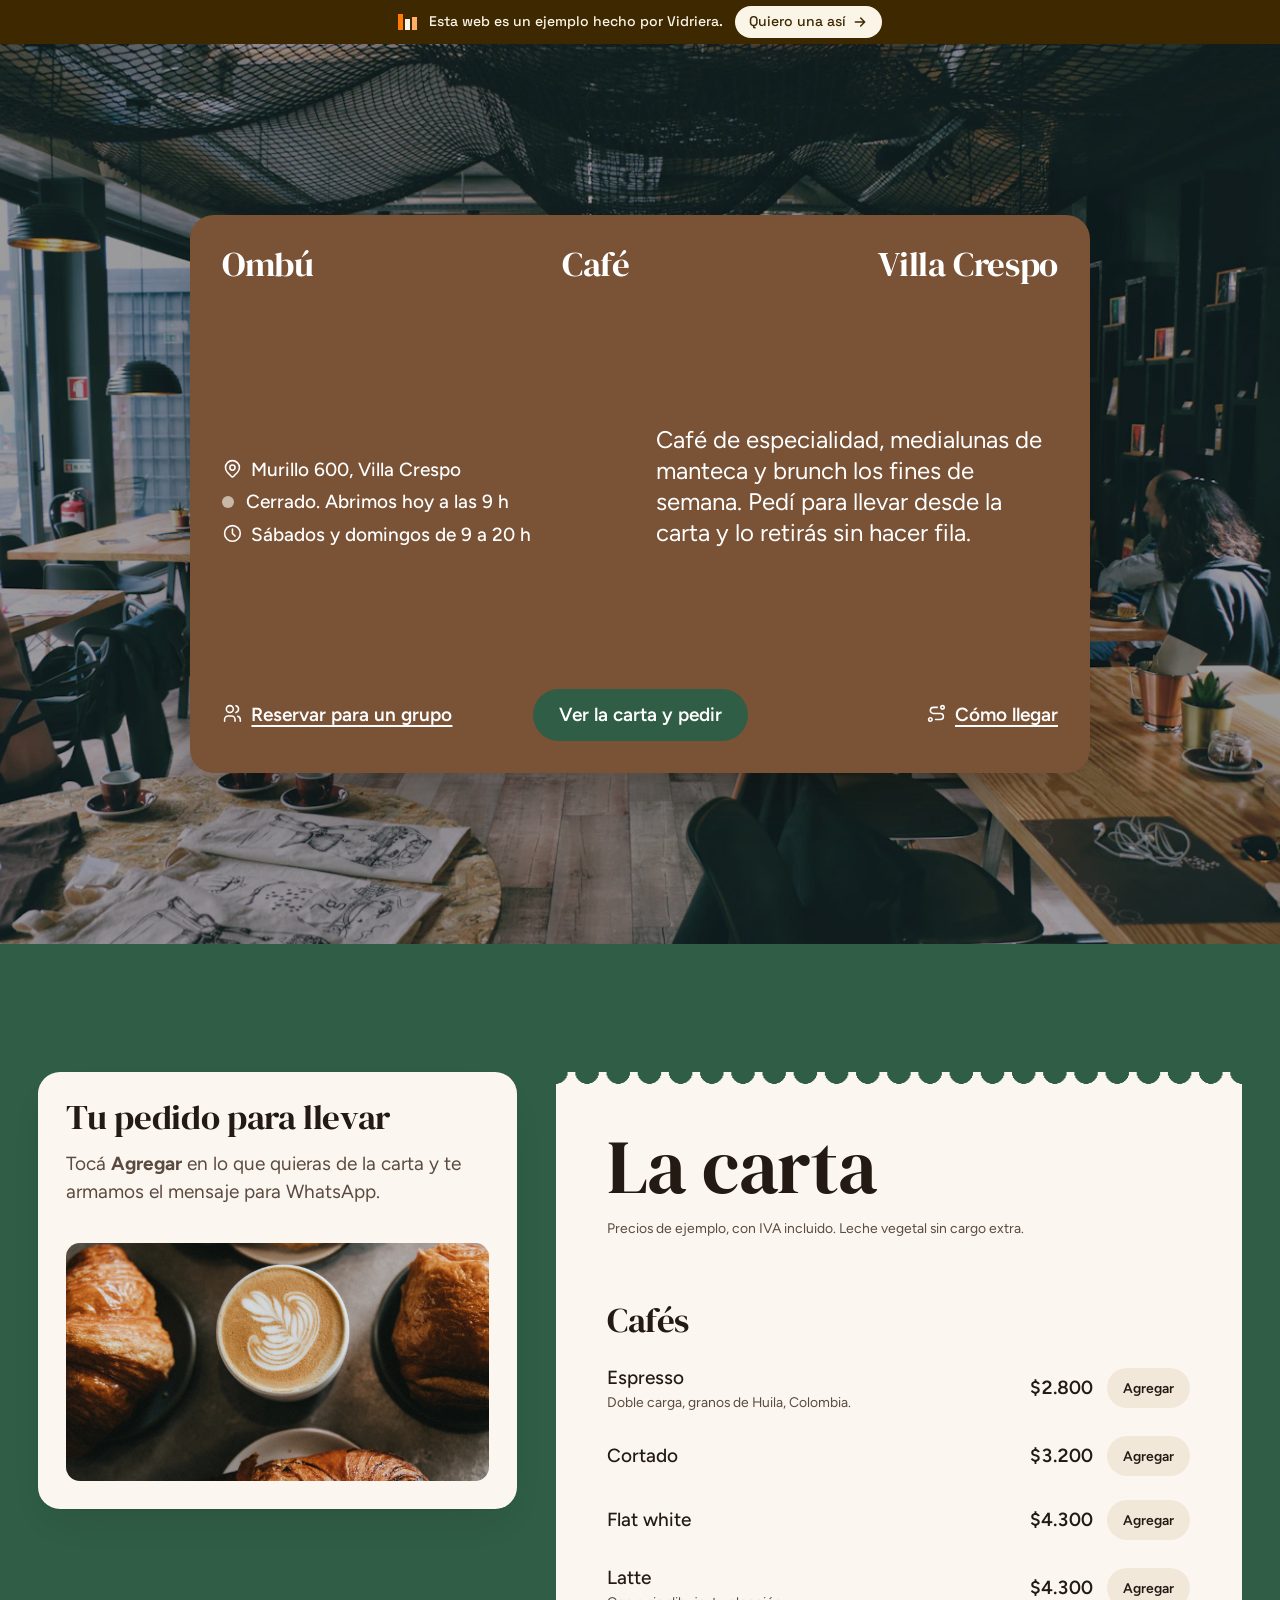
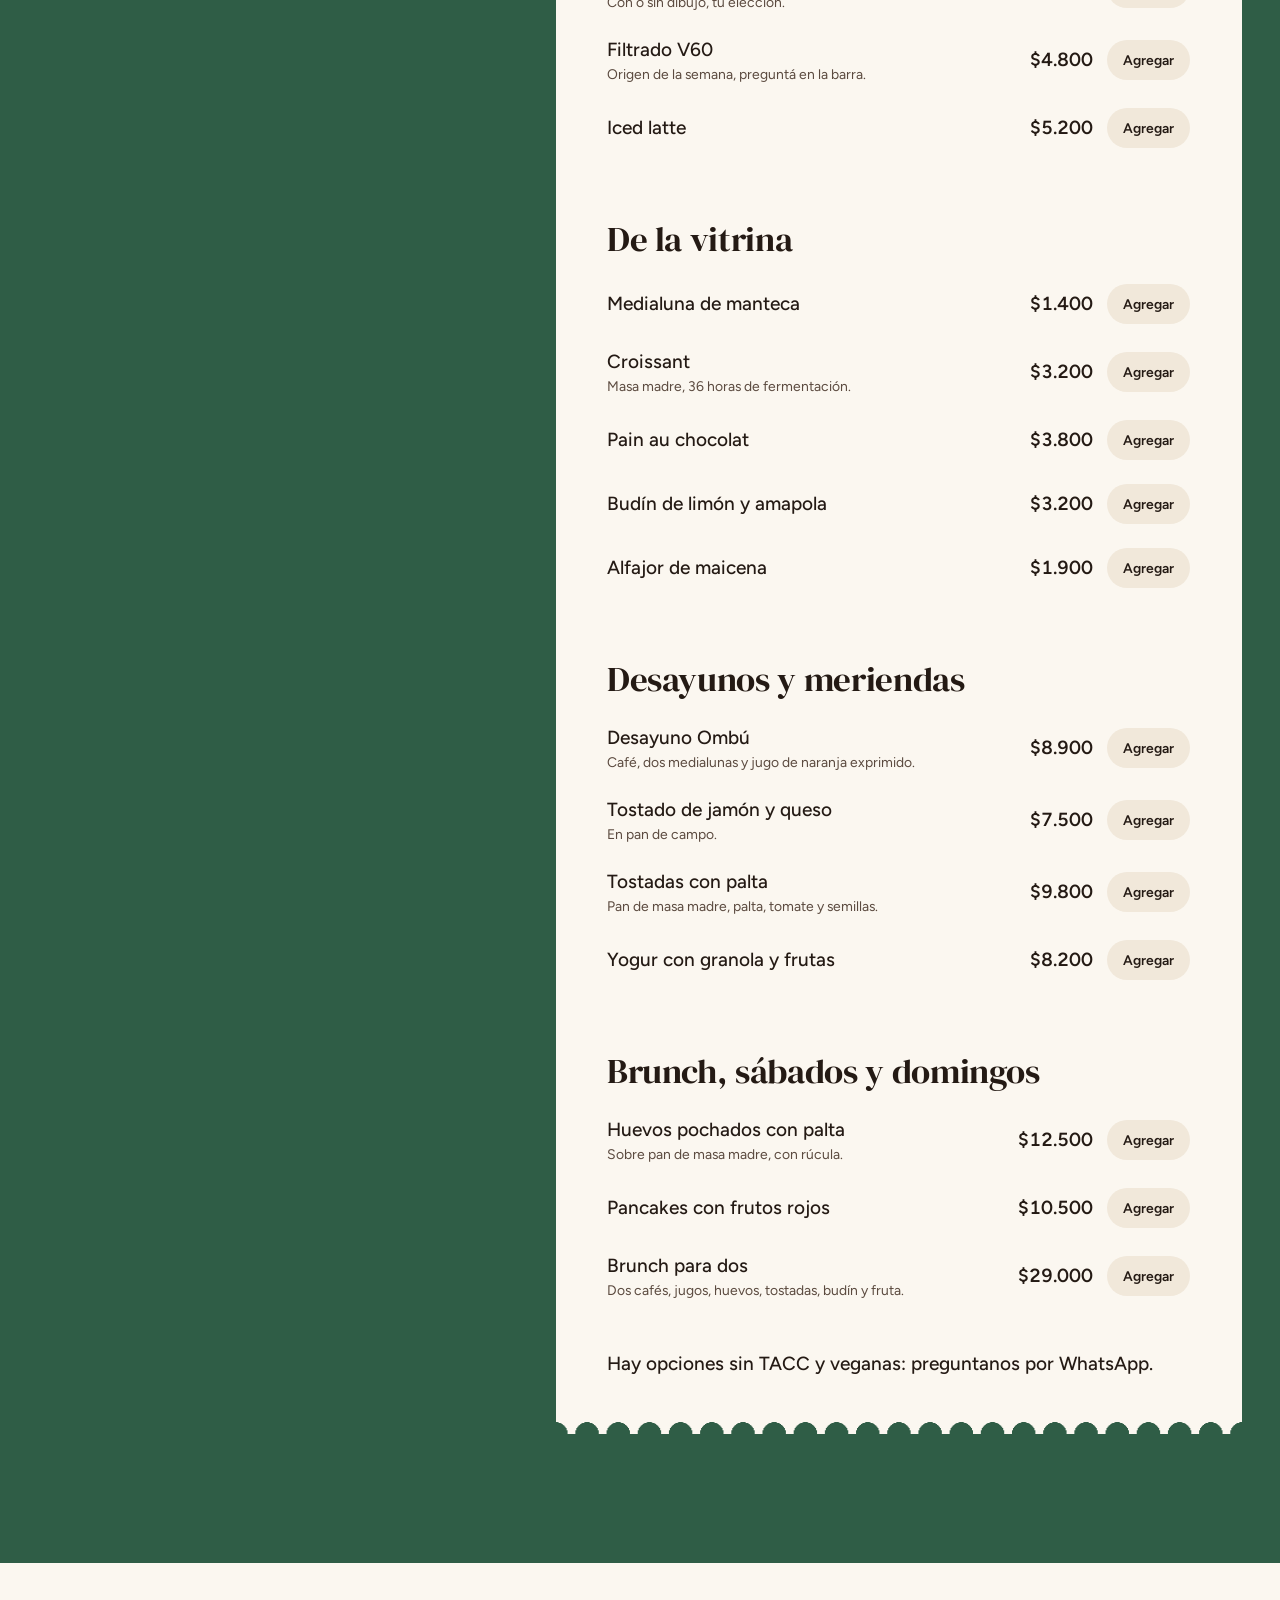
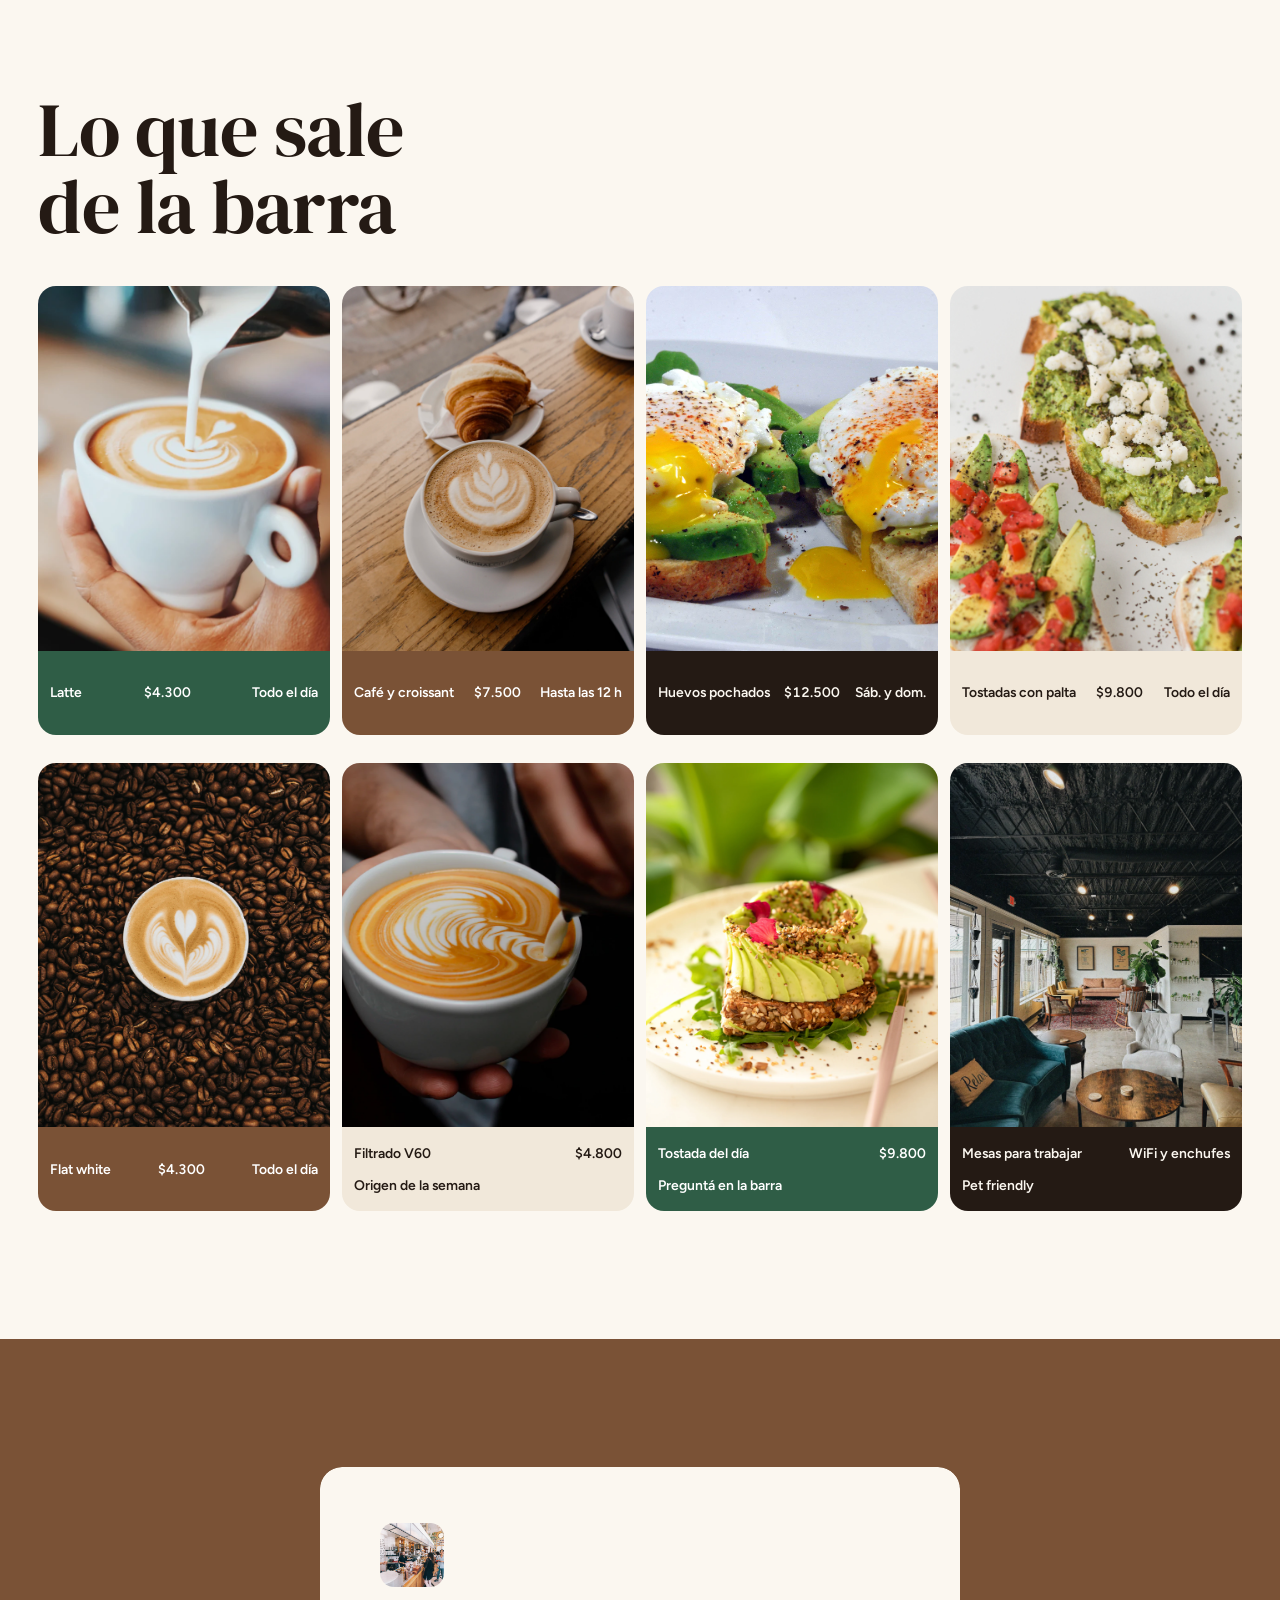
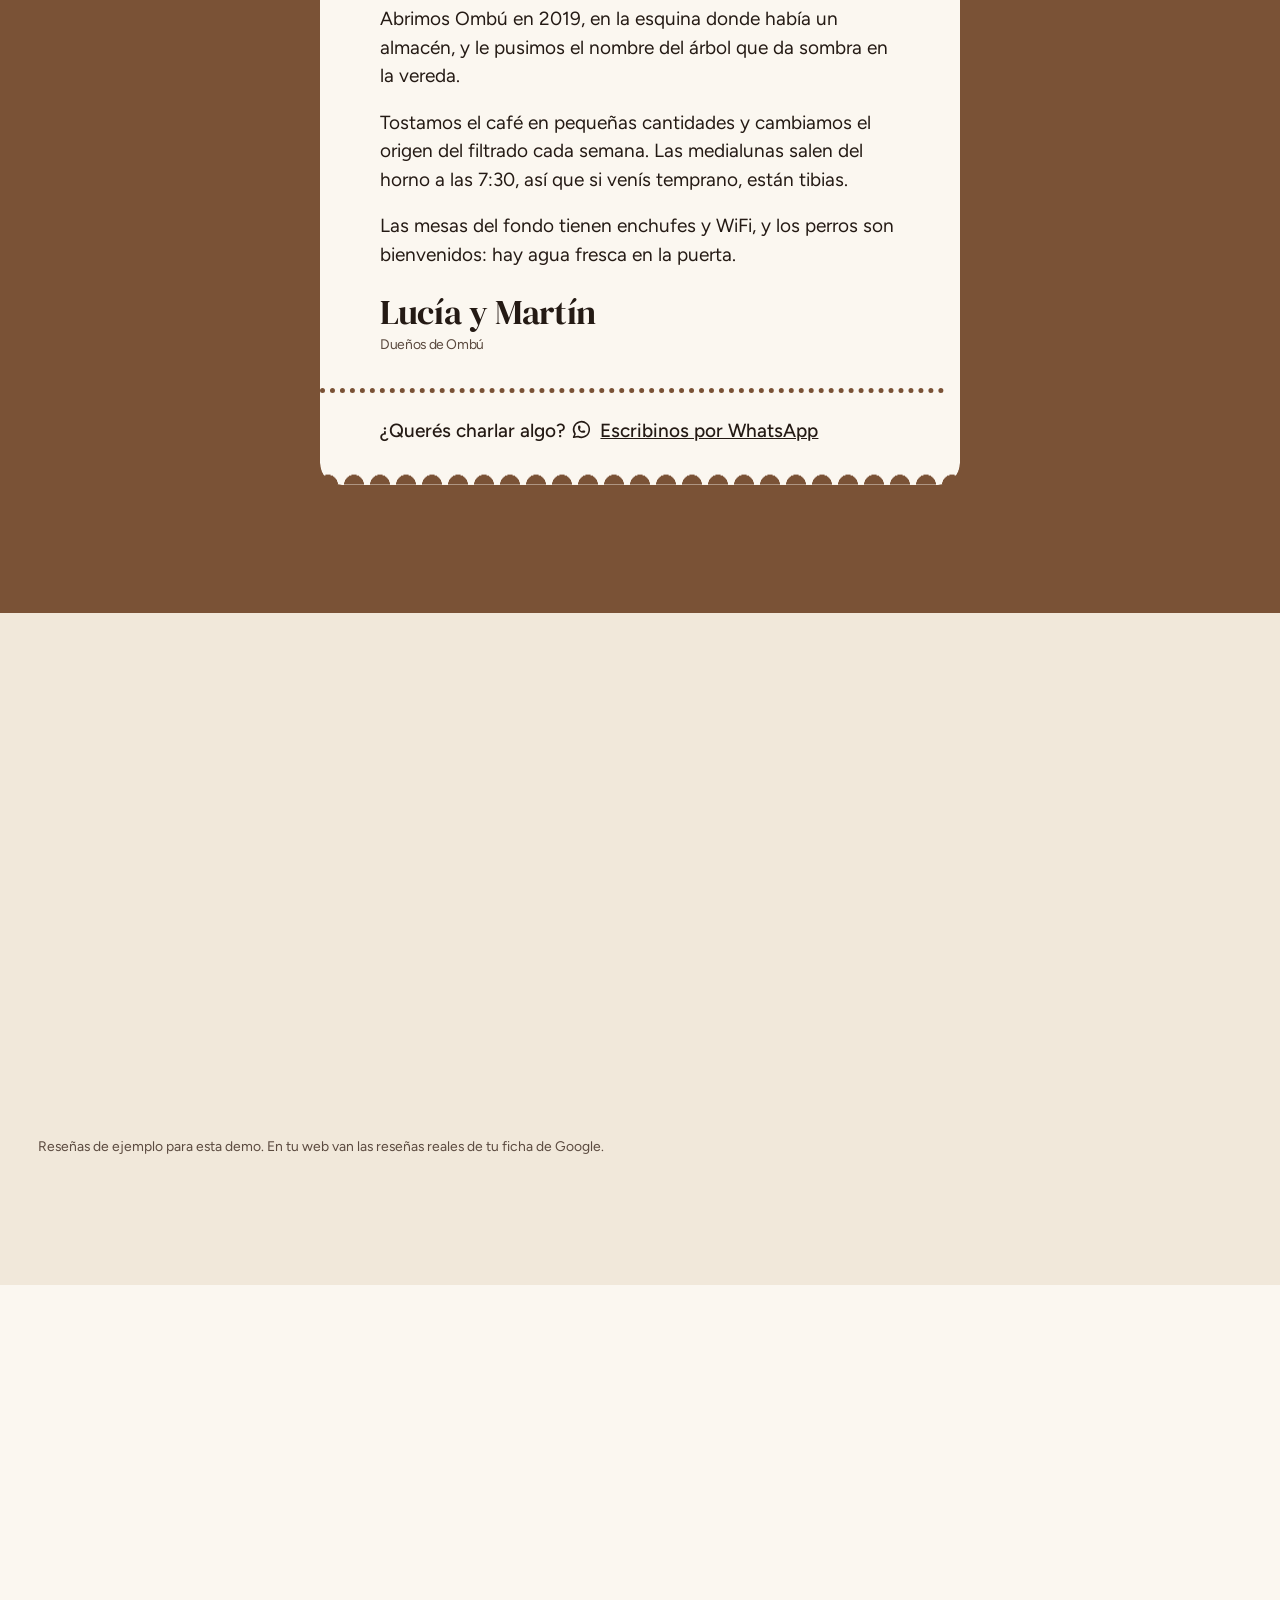
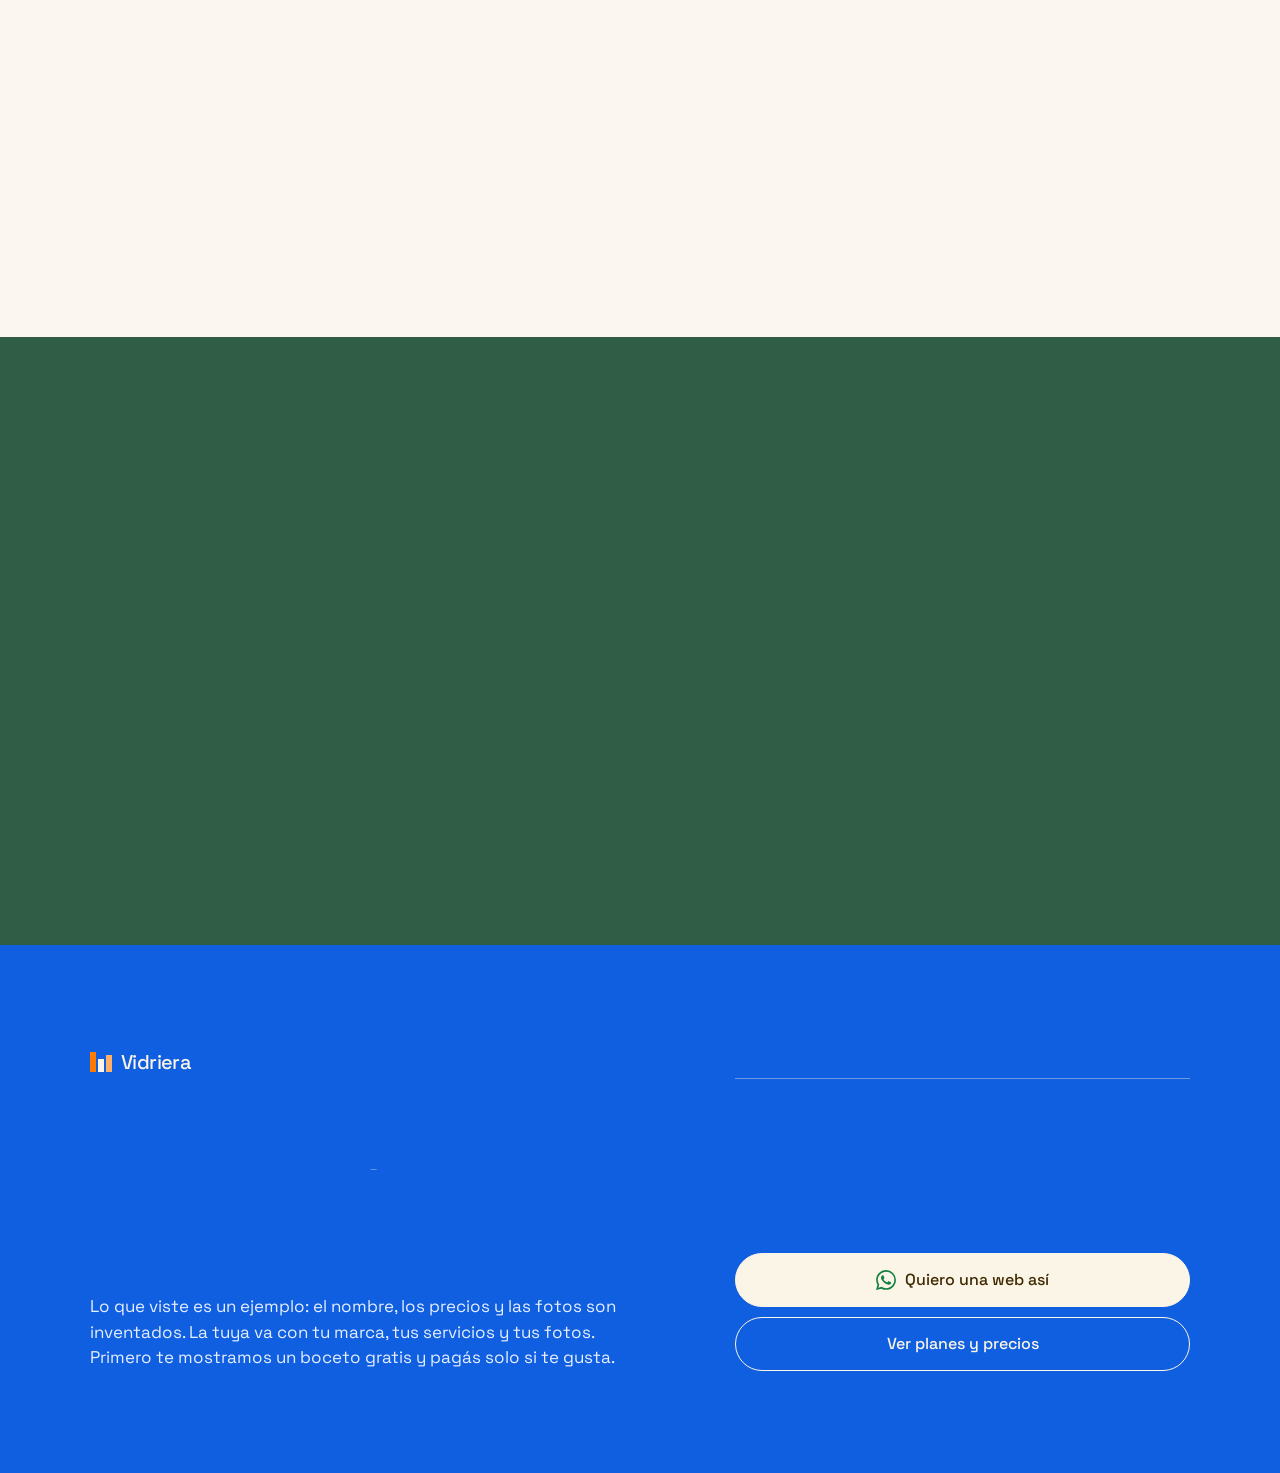
==== commit 16c1f621: "Demos: íconos de Tabler en contacto, pasos y servicios Co-Authored-By: Claude Opus 5.5 <noreply@anth" ====
--- a/vidriera/demos/cafeteria/index.html
+++ b/vidriera/demos/cafeteria/index.html
@@ -35,16 +35,16 @@
       <h1 id="titulo" class="card-title"><span>Ombú</span><span>Café</span><span>Villa Crespo</span></h1>
       <div class="card-facts" data-rise>
         <p class="facts">
-          <span>Murillo 600, Villa Crespo</span>
+          <span><svg class="vd-ic" viewBox="0 0 24 24" aria-hidden="true"><path d="M9 11a3 3 0 1 0 6 0a3 3 0 0 0 -6 0"/><path d="M17.657 16.657l-4.243 4.243a2 2 0 0 1 -2.827 0l-4.244 -4.243a8 8 0 1 1 11.314 0z"/></svg>Murillo 600, Villa Crespo</span>
           <span data-estado><span class="dot" aria-hidden="true"></span><span data-estado-texto>Lunes a viernes de 8 a 20 h</span></span>
-          <span>Sábados y domingos de 9 a 20 h</span>
+          <span><svg class="vd-ic" viewBox="0 0 24 24" aria-hidden="true"><path d="M3 12a9 9 0 1 0 18 0a9 9 0 0 0 -18 0"/><path d="M12 7v5l3 3"/></svg>Sábados y domingos de 9 a 20 h</span>
         </p>
         <p class="card-sub">Café de especialidad, medialunas de manteca y brunch los fines de semana. Pedí para llevar desde la carta y lo retirás sin hacer fila.</p>
       </div>
       <div class="card-foot" data-rise style="--i:1">
-        <a class="text-link" href="#reservas">Reservar para un grupo</a>
+        <a class="text-link" href="#reservas"><svg class="vd-ic" viewBox="0 0 24 24" aria-hidden="true"><path d="M9 7m-4 0a4 4 0 1 0 8 0a4 4 0 1 0 -8 0"/><path d="M3 21v-2a4 4 0 0 1 4 -4h4a4 4 0 0 1 4 4v2"/><path d="M16 3.13a4 4 0 0 1 0 7.75"/><path d="M21 21v-2a4 4 0 0 0 -3 -3.85"/></svg>Reservar para un grupo</a>
         <a class="btn" href="#carta">Ver la carta y pedir</a>
-        <a class="text-link" href="#visitanos">Cómo llegar</a>
+        <a class="text-link" href="#visitanos"><svg class="vd-ic" viewBox="0 0 24 24" aria-hidden="true"><path d="M3 19a2 2 0 1 0 4 0a2 2 0 0 0 -4 0"/><path d="M19 7a2 2 0 1 0 0 -4a2 2 0 0 0 0 4z"/><path d="M11 19h5.5a3.5 3.5 0 0 0 0 -7h-8a3.5 3.5 0 0 1 0 -7h4.5"/></svg>Cómo llegar</a>
       </div>
     </div>
   </section>
@@ -144,7 +144,7 @@
       <p>Tostamos el café en pequeñas cantidades y cambiamos el origen del filtrado cada semana. Las medialunas salen del horno a las 7:30, así que si venís temprano, están tibias.</p>
       <p>Las mesas del fondo tienen enchufes y WiFi, y los perros son bienvenidos: hay agua fresca en la puerta.</p>
       <p class="sign">Lucía y Martín<small>Dueños de Ombú</small></p>
-      <p class="tear">¿Querés charlar algo? <a href="https://wa.me/5491135778063" data-wa="Hola, quiero hacer una consulta.">Escribinos por WhatsApp</a></p>
+      <p class="tear">¿Querés charlar algo? <a href="https://wa.me/5491135778063" data-wa="Hola, quiero hacer una consulta."><svg class="vd-ic" viewBox="0 0 24 24" aria-hidden="true"><path d="M3 21l1.65 -3.8a9 9 0 1 1 3.4 2.9l-5.05 .9"/><path d="M9 10a.5 .5 0 0 0 1 0v-1a.5 .5 0 0 0 -1 0v1a5 5 0 0 0 5 5h1a.5 .5 0 0 0 0 -1h-1a.5 .5 0 0 0 0 1"/></svg>Escribinos por WhatsApp</a></p>
     </div>
   </section>
 
@@ -182,7 +182,7 @@
         </select>
         <label class="sr-only" for="r-personas">Cantidad de personas</label>
         <input class="field" id="r-personas" type="number" min="2" max="20" value="6" required>
-        <button class="btn btn-block btn-dark" type="submit">Pedir la reserva por WhatsApp</button>
+        <button class="btn btn-block btn-dark" type="submit"><svg class="vd-ic" viewBox="0 0 24 24" aria-hidden="true"><path d="M3 21l1.65 -3.8a9 9 0 1 1 3.4 2.9l-5.05 .9"/><path d="M9 10a.5 .5 0 0 0 1 0v-1a.5 .5 0 0 0 -1 0v1a5 5 0 0 0 5 5h1a.5 .5 0 0 0 0 -1h-1a.5 .5 0 0 0 0 1"/></svg>Pedir la reserva por WhatsApp</button>
       </div>
     </form>
   </section>
--- a/vidriera/assets/demo-venta.css
+++ b/vidriera/assets/demo-venta.css
@@ -71,3 +71,7 @@
   .vd-cinta { animation: vd-baja 600ms cubic-bezier(0.22, 1, 0.36, 1) 200ms backwards; }
 }
 @keyframes vd-baja { from { transform: translateY(-100%); } }
+
+/* ---------- Íconos de las demos (Tabler Icons, licencia MIT) ---------- */
+.vd-ic { display: inline-block; width: 1.1em; height: 1.1em; margin-right: 0.45em; vertical-align: -0.17em; flex: none; fill: none; stroke: currentColor; stroke-width: 1.8; stroke-linecap: round; stroke-linejoin: round; }
+h3 > .vd-ic { width: 0.95em; height: 0.95em; vertical-align: -0.1em; opacity: 0.85; }
